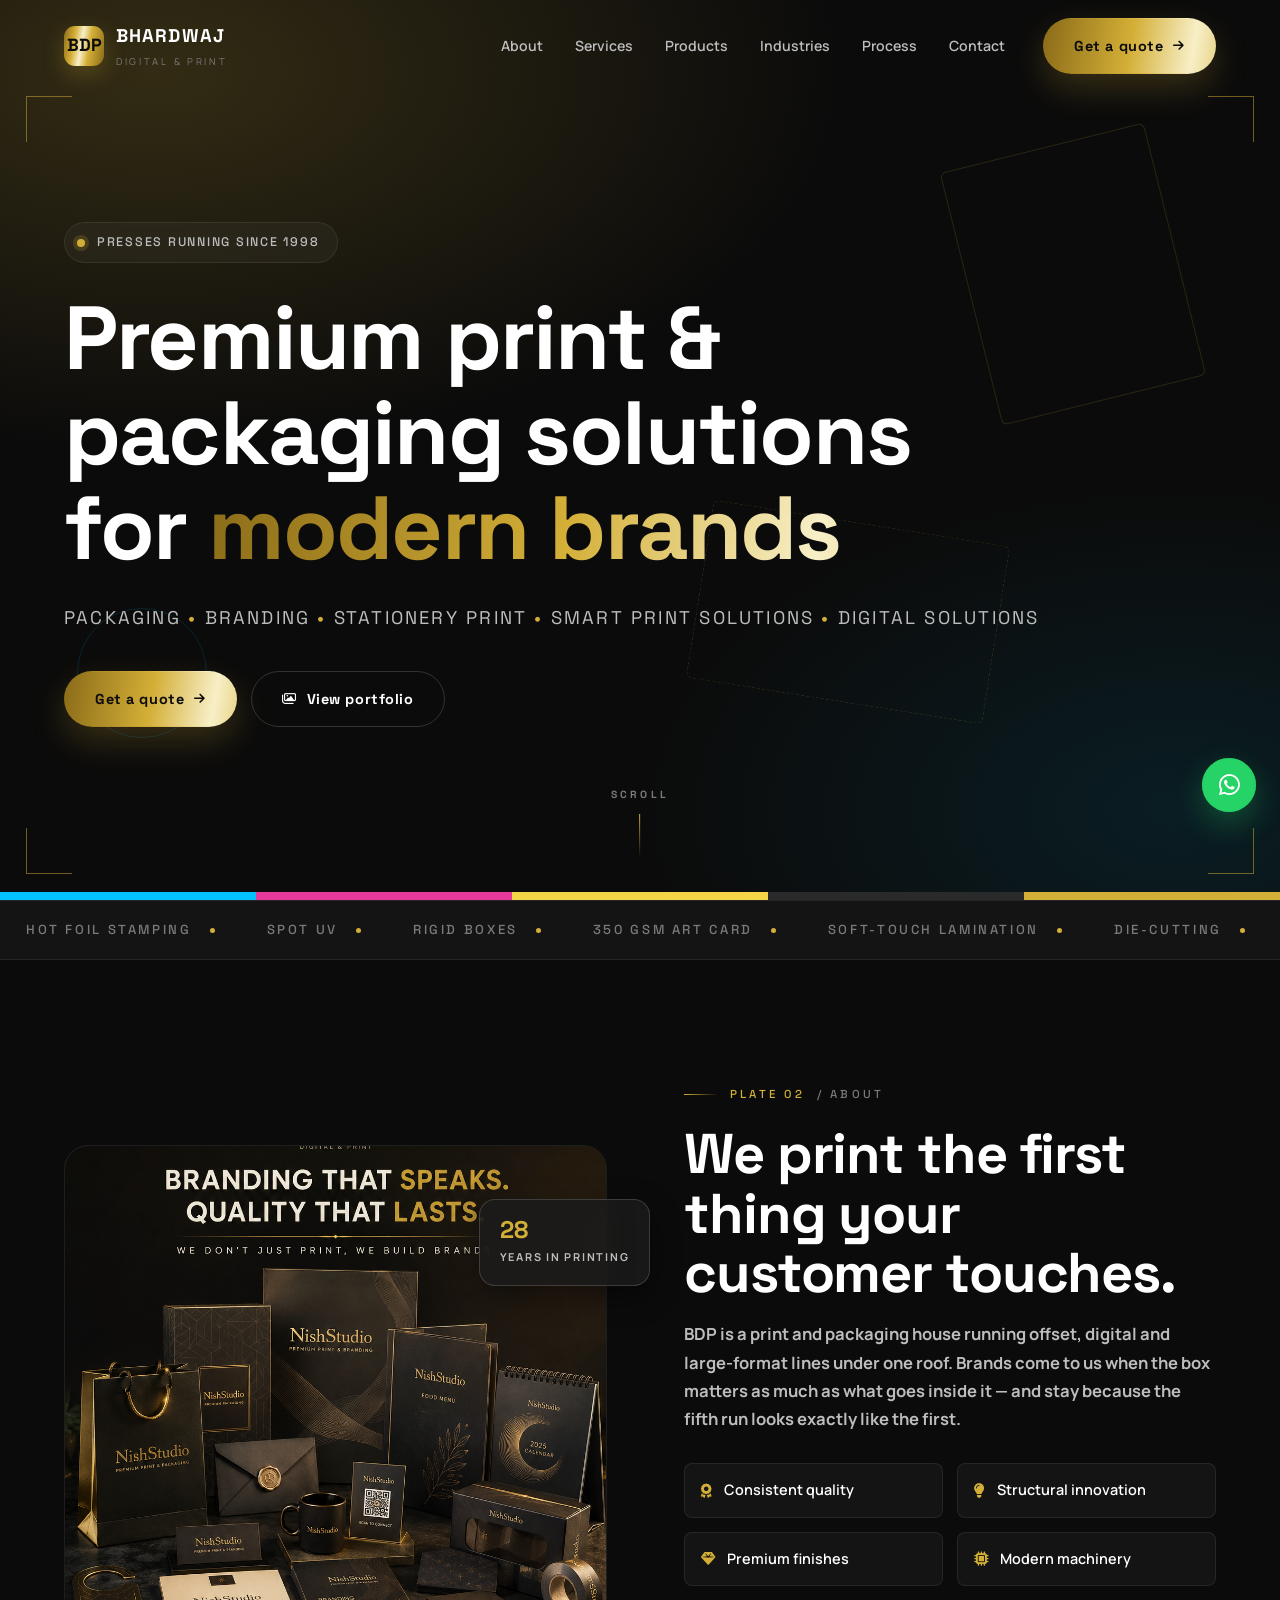
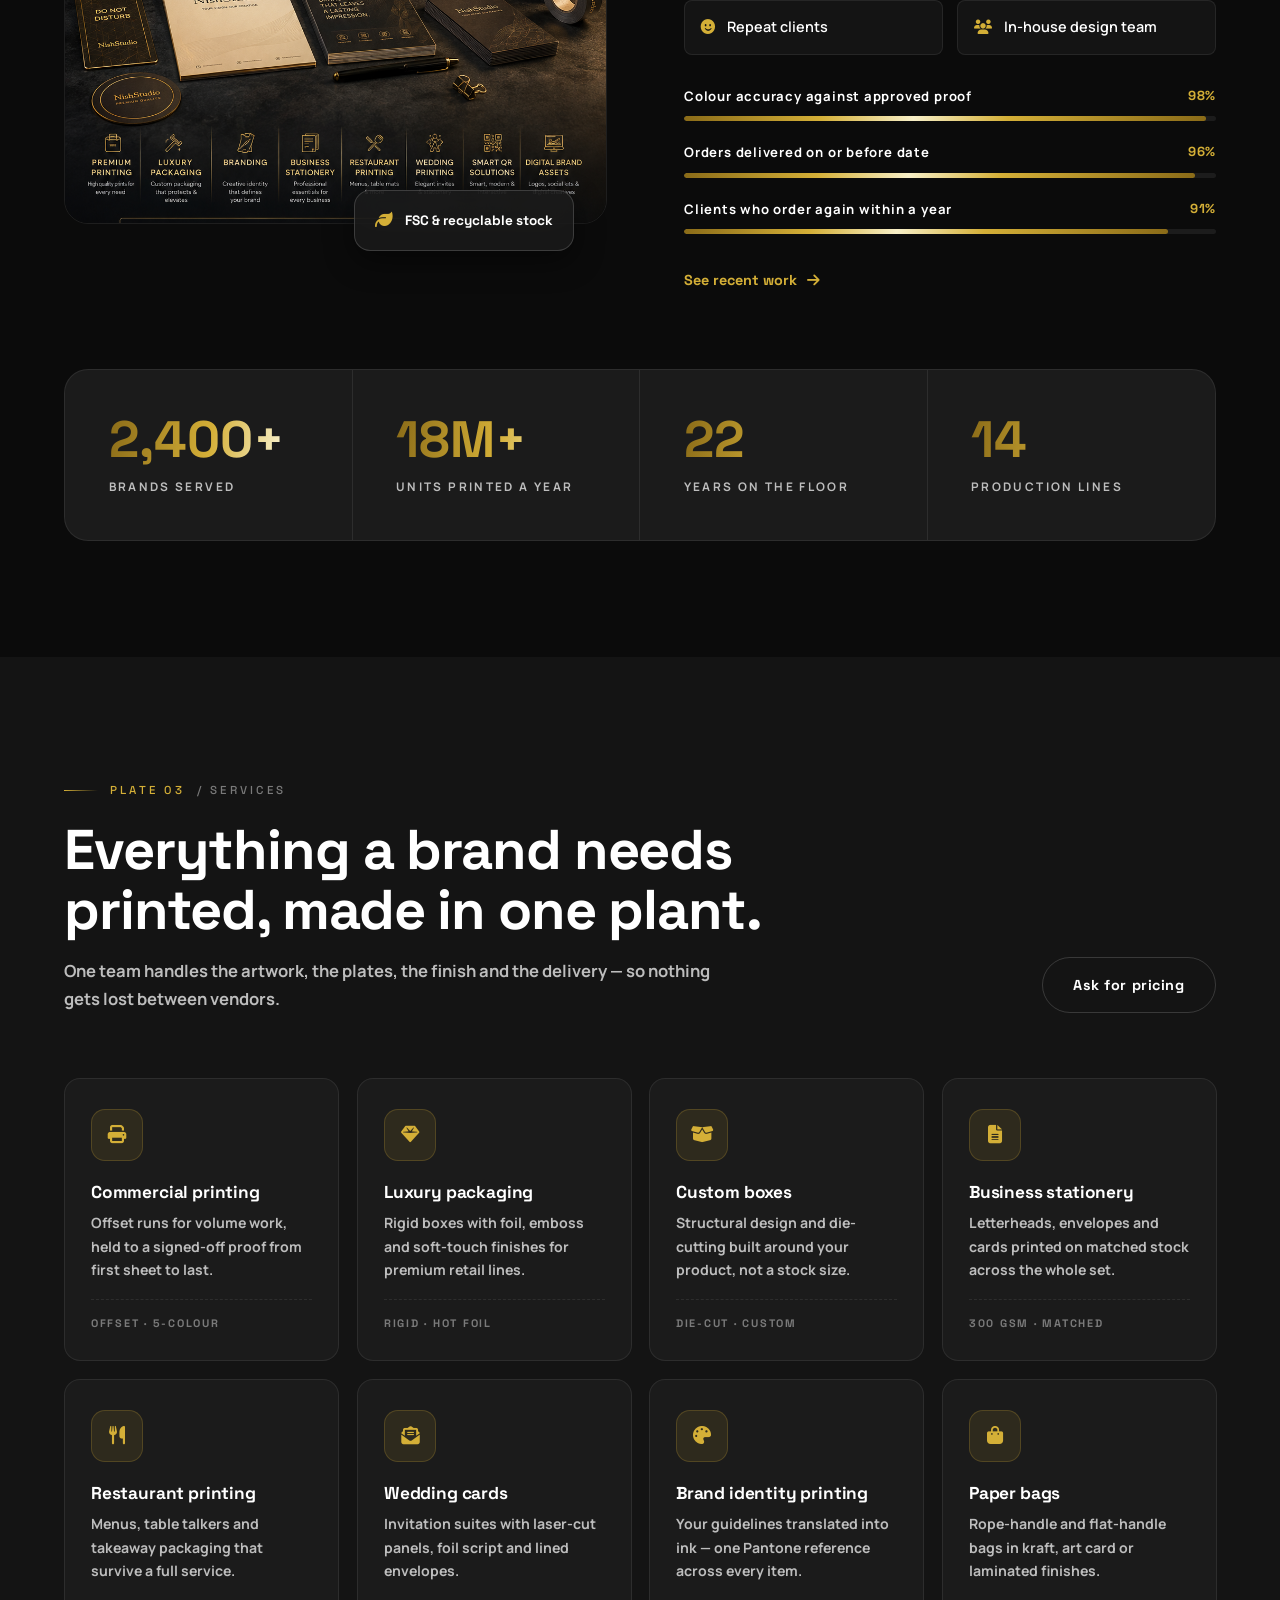
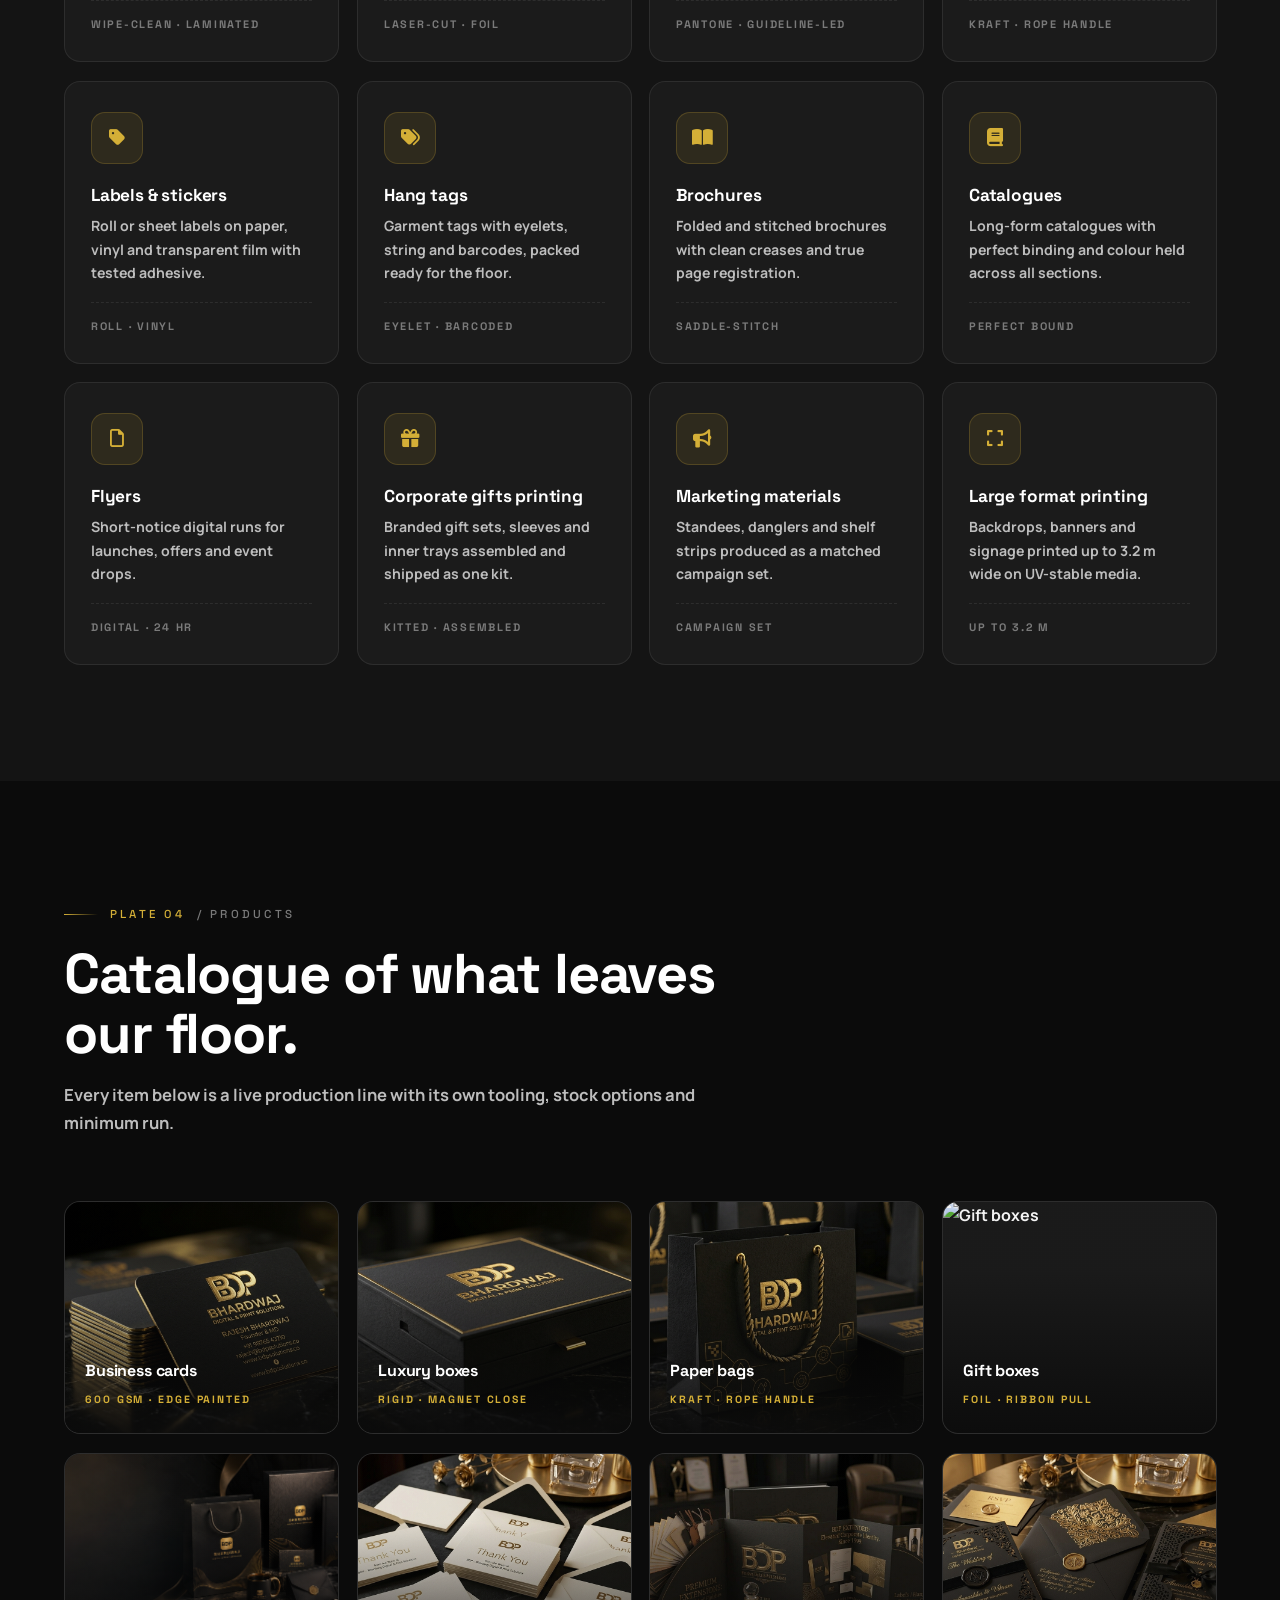
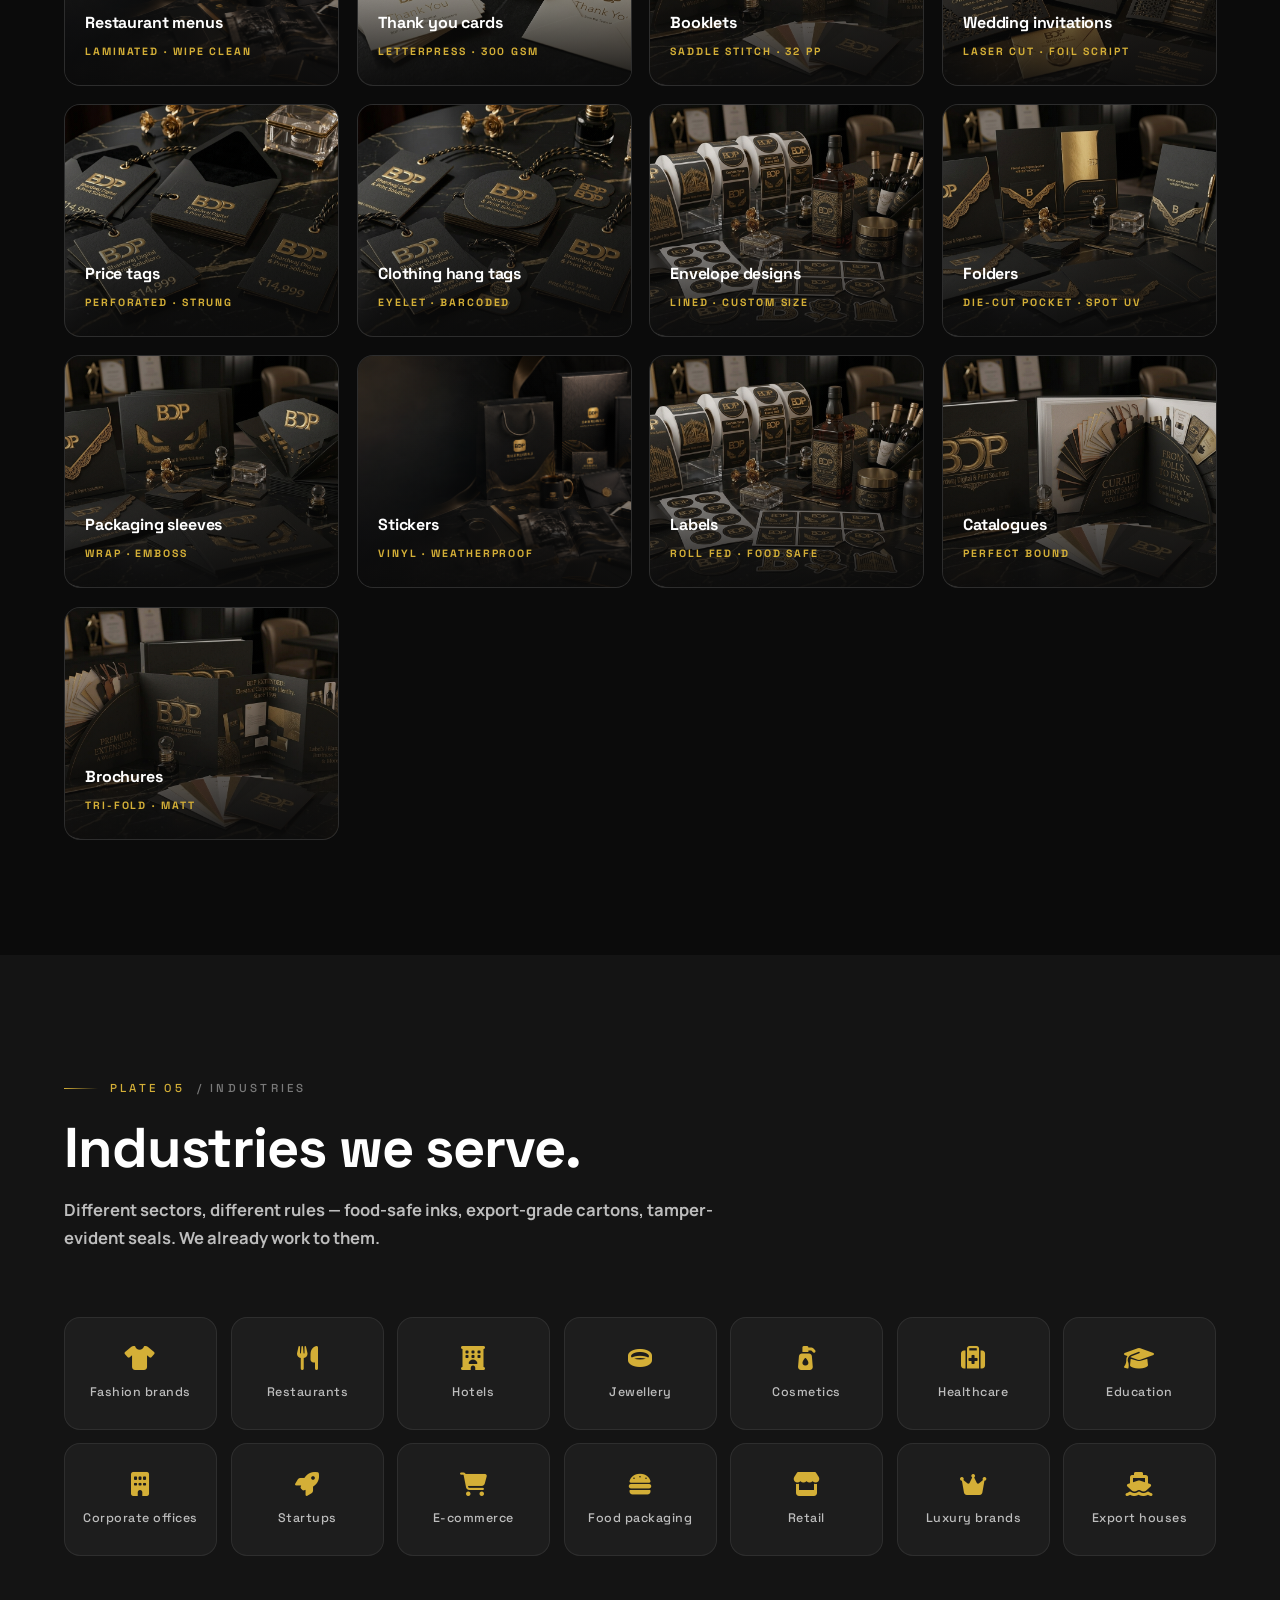
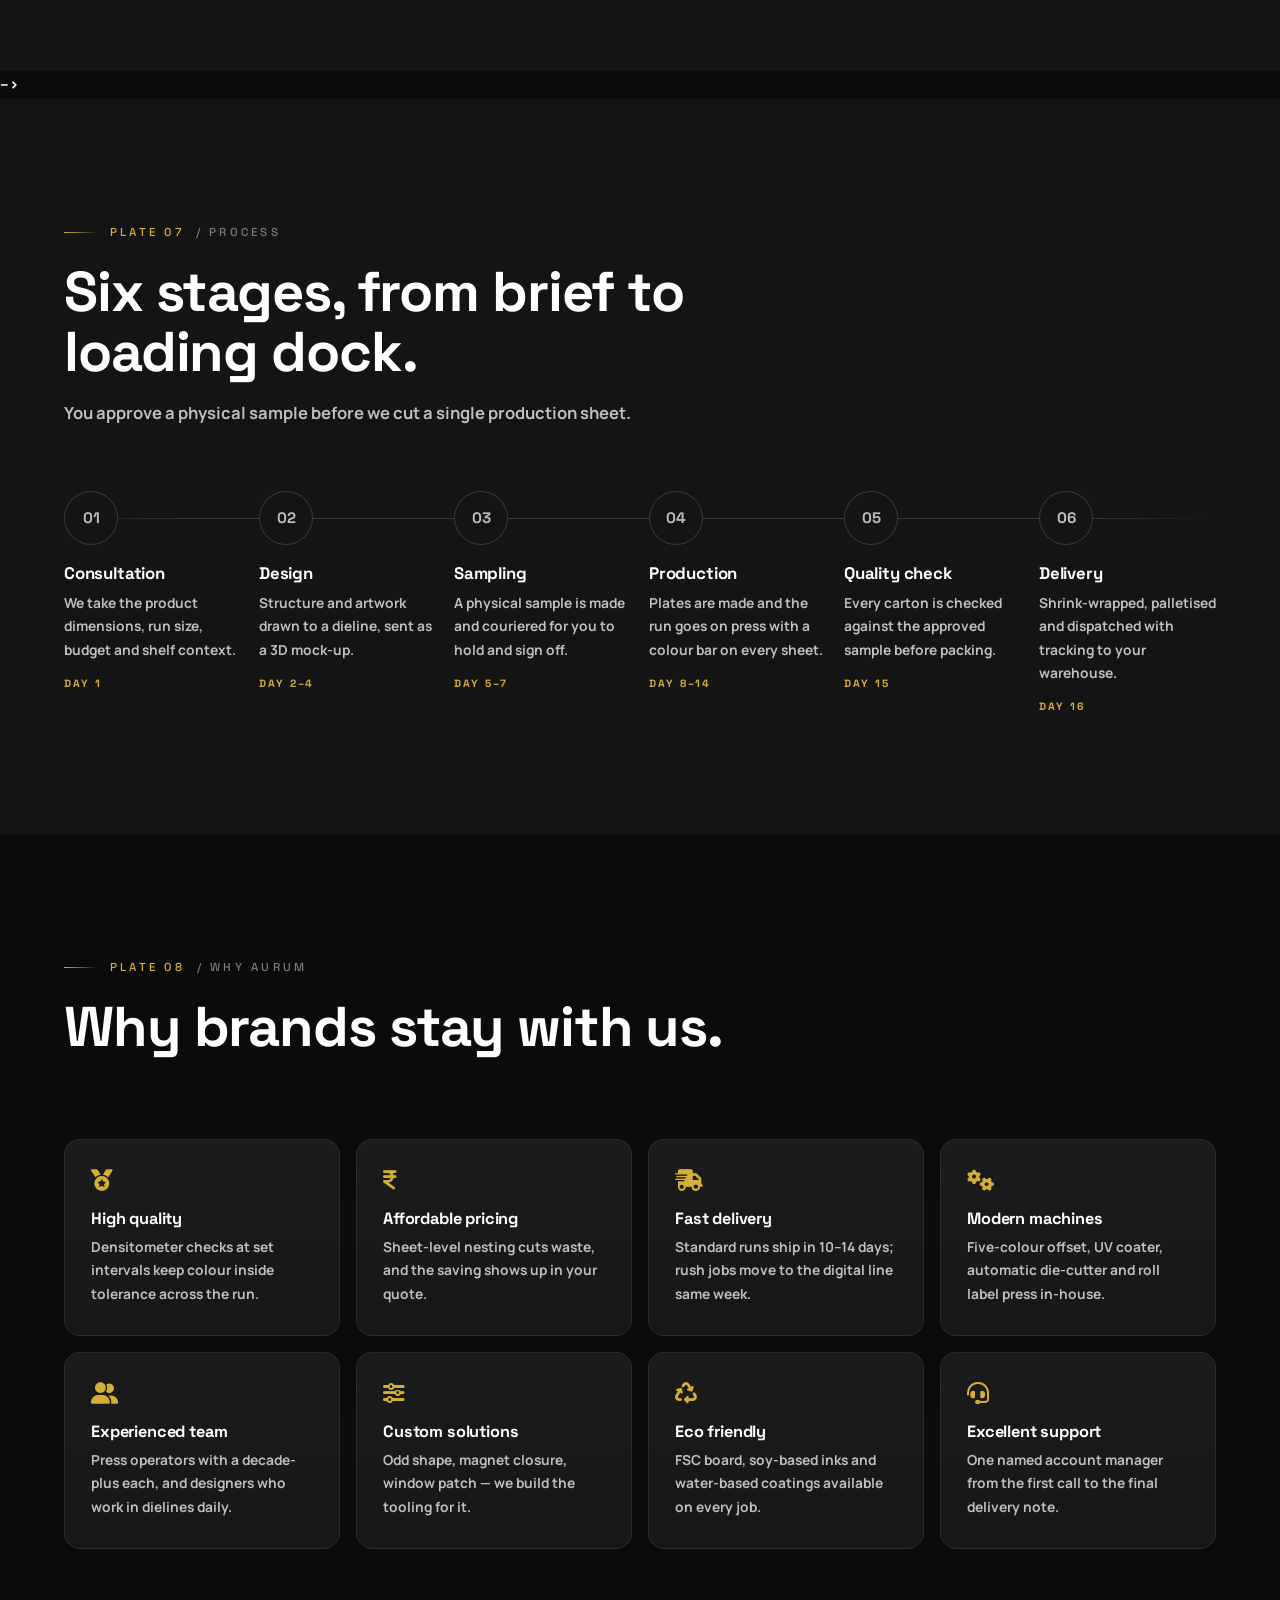
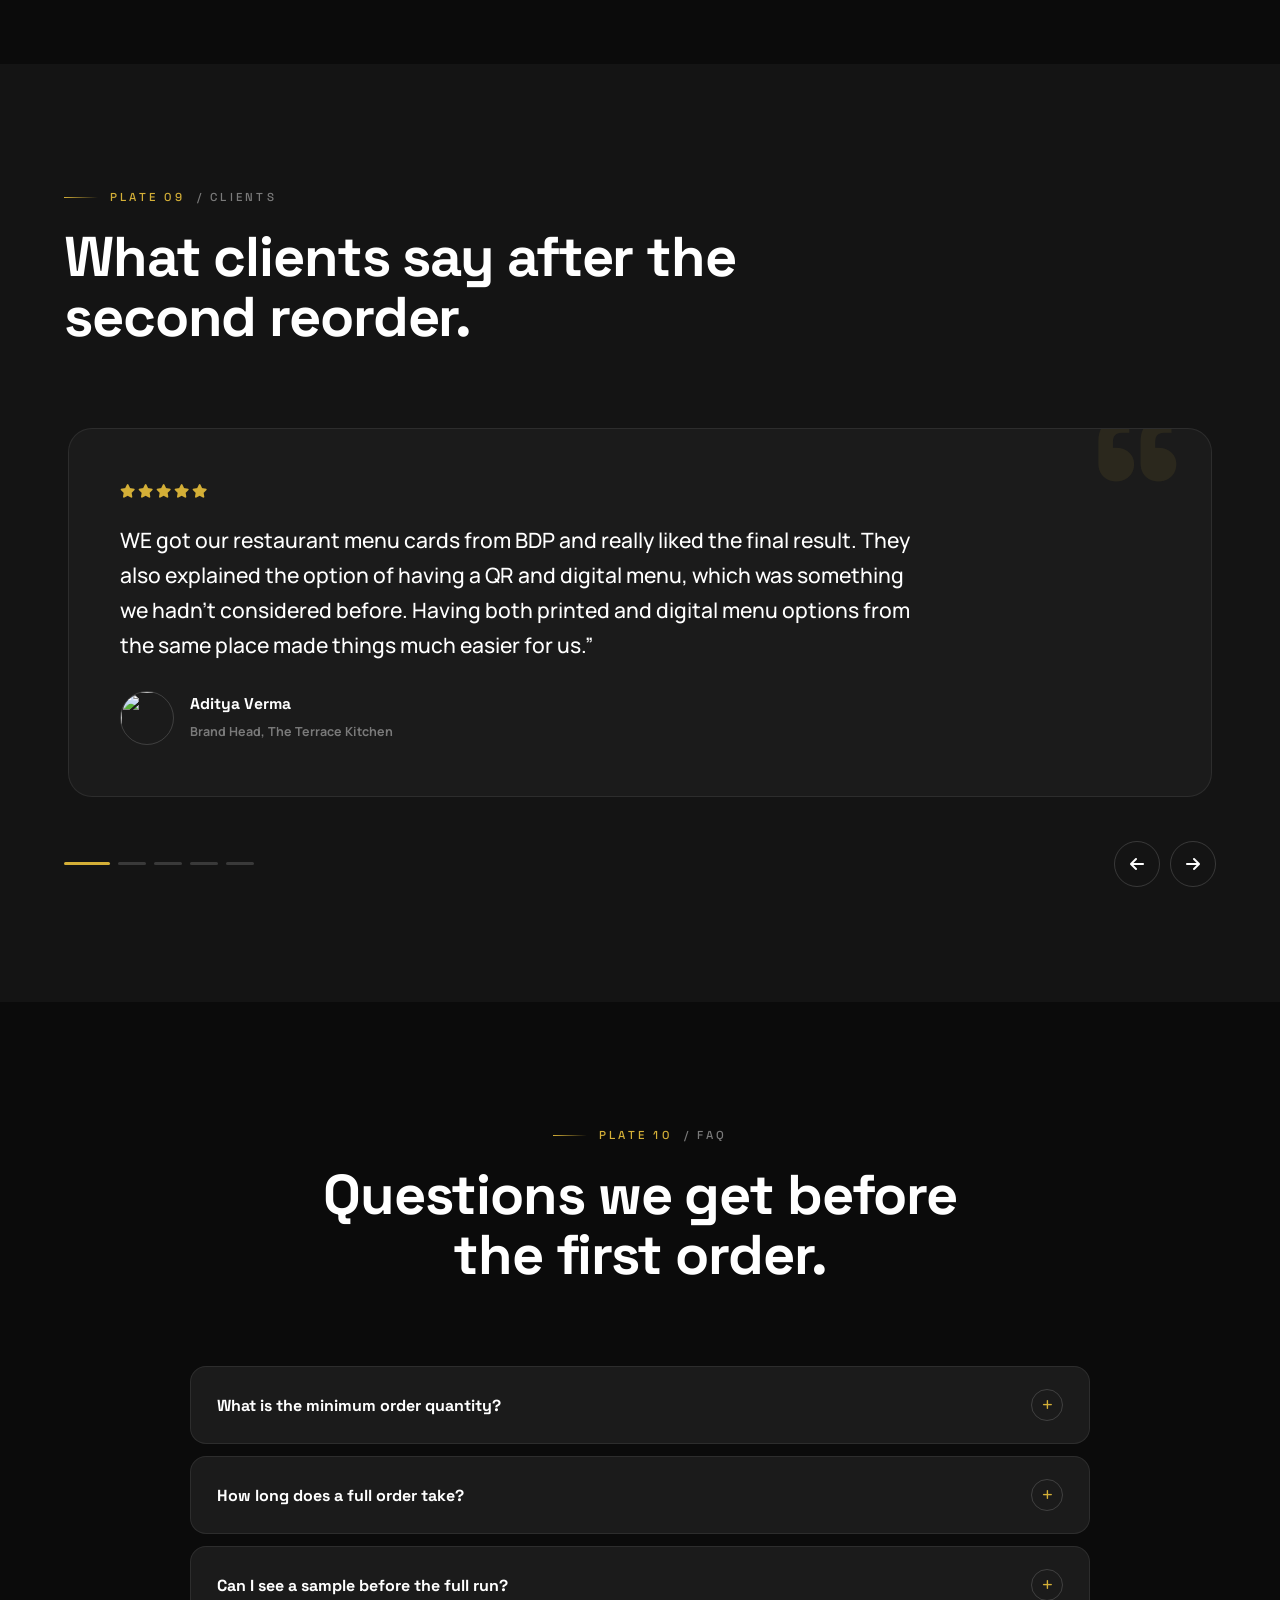
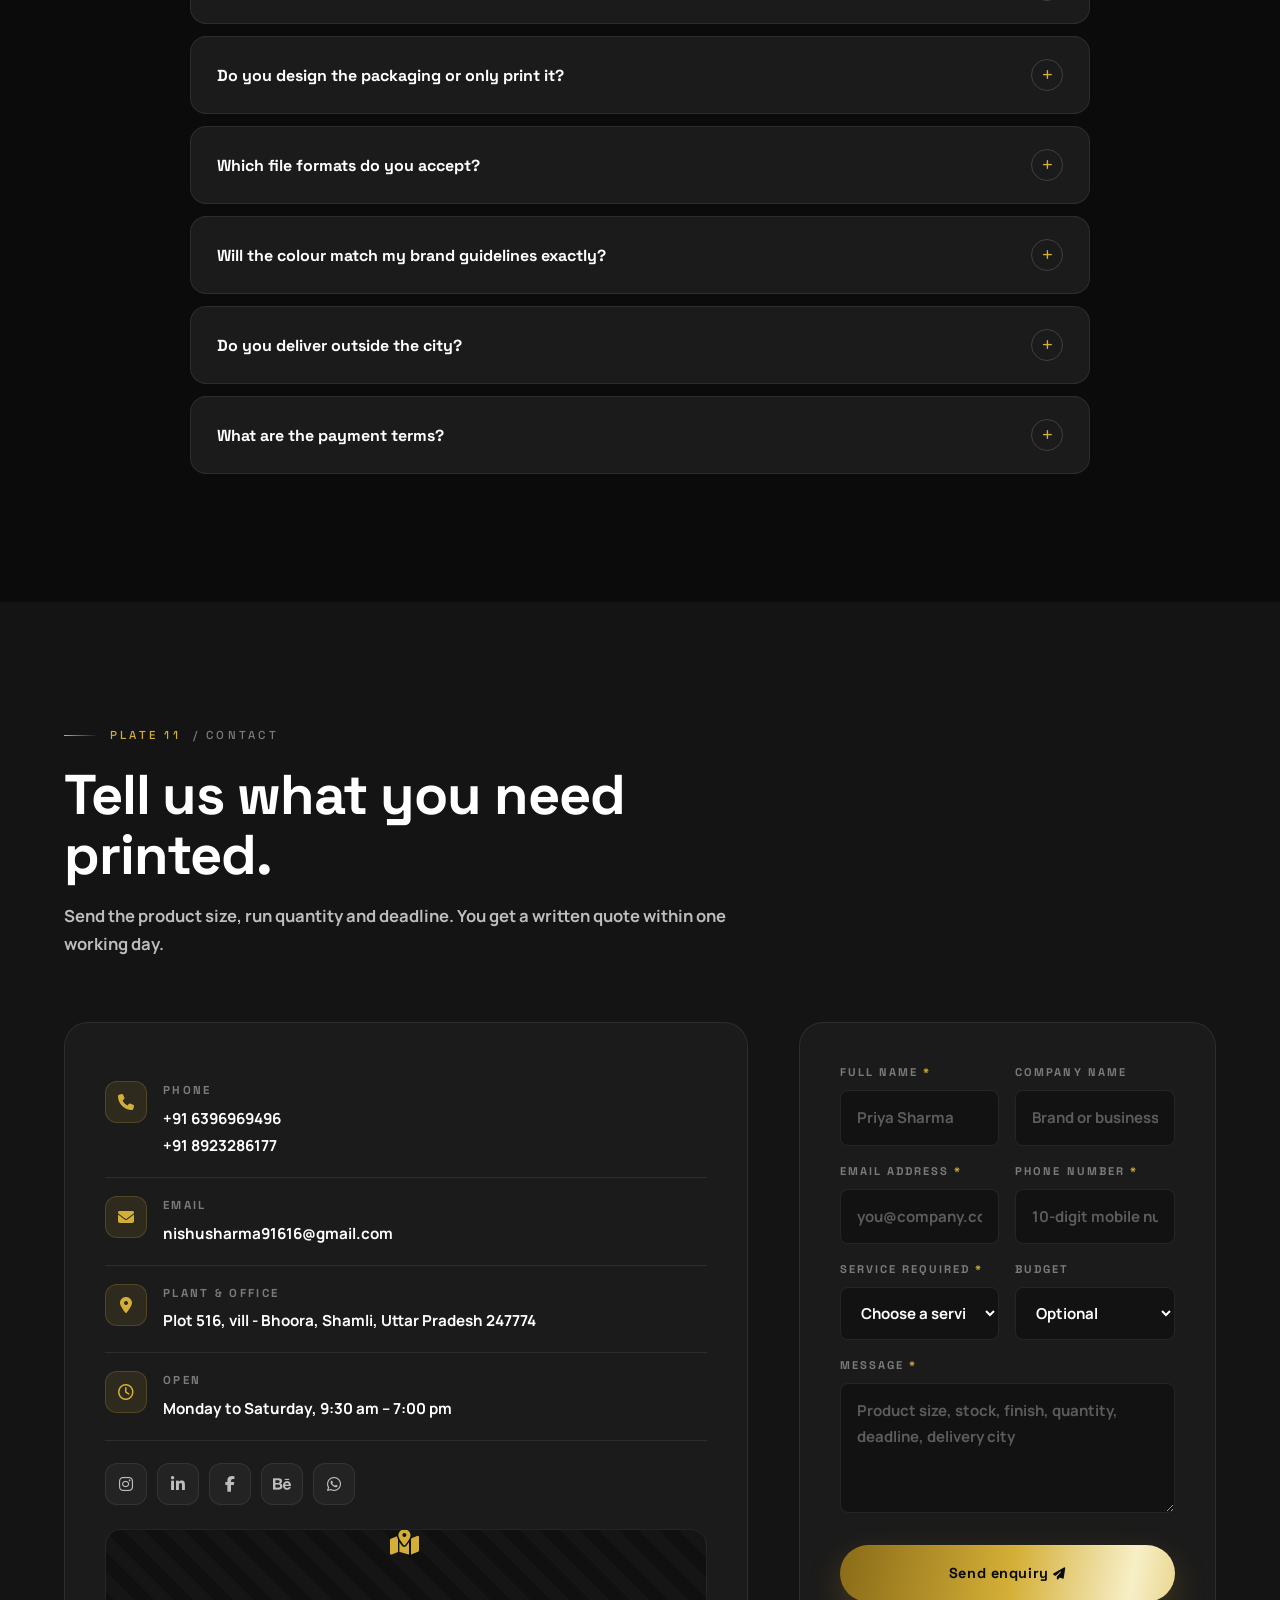
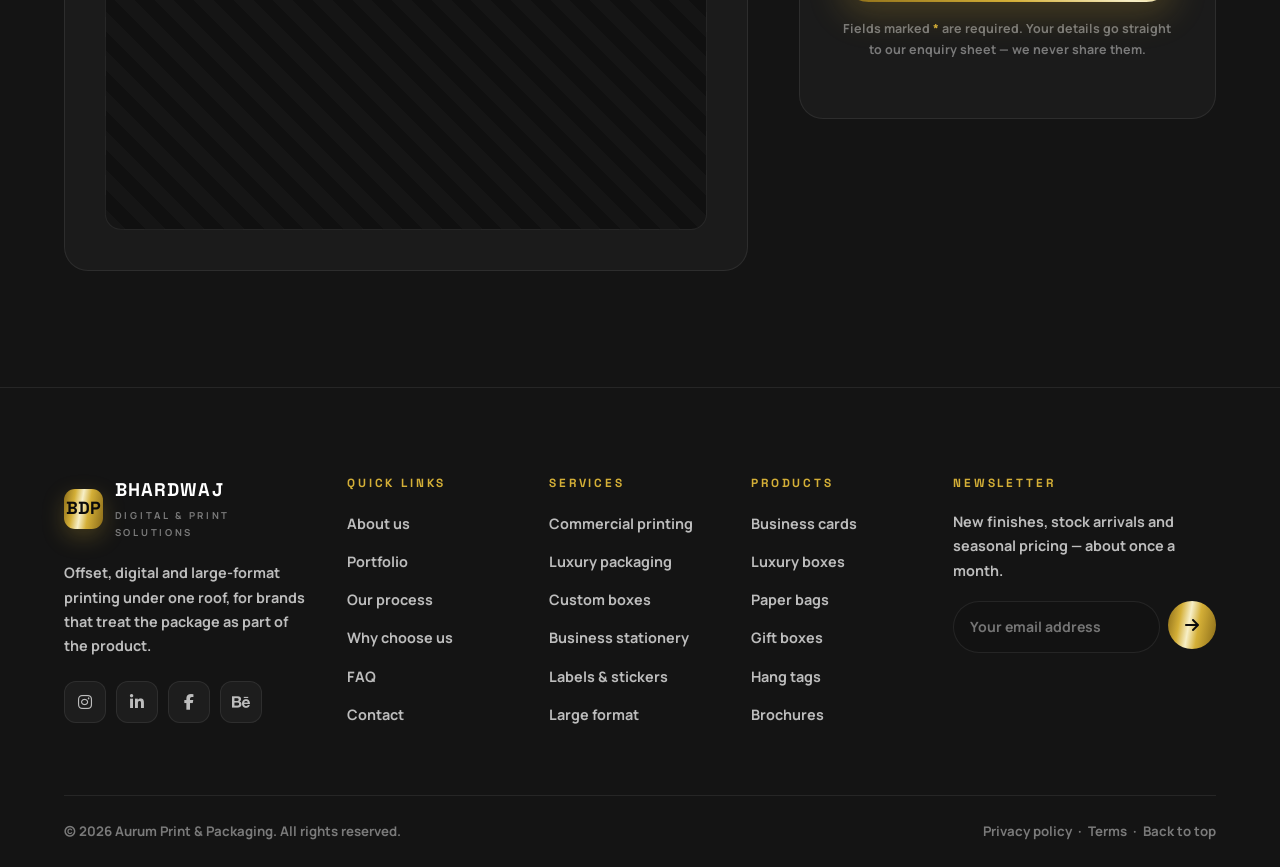
==== index.html @ 44099d02 "Add files via upload" ====
<!DOCTYPE html>
<html lang="en">
<head>
  <meta charset="UTF-8" />
  <meta name="viewport" content="width=device-width, initial-scale=1" />
  <meta name="theme-color" content="#0B0B0B" />

  <!-- SEO -->
  <title>BHARDWAJ - DIGITAL & PRINT SOLUTIONS  &amp; Packaging Solutions for Modern Brands</title>
  <meta name="description" content="Aurum is a print and packaging company producing luxury boxes, custom packaging, business stationery and brand collateral for fashion, food, jewellery and retail brands." />
  <meta name="keywords" content="printing company, luxury packaging, custom boxes, paper bags, business cards, offset printing, digital printing, brand identity printing" />
  <meta name="author" content="Aurum Print &amp; Packaging" />
  <link rel="canonical" href="https://example.com/" />

  <!-- Open Graph -->
  <meta property="og:type" content="website" />
  <meta property="og:title" content="BHARDWAJ - DIGITAL & PRINT SOLUTIONS &amp; Packaging Solutions" />
  <meta property="og:description" content="Packaging, branding, stationery and smart print solutions for modern brands." />
  <meta property="og:image" content="https://picsum.photos/seed/aurum-og/1200/630" />

  <!-- Google Fonts -->
  <link rel="preconnect" href="https://fonts.googleapis.com" />
  <link rel="preconnect" href="https://fonts.gstatic.com" crossorigin />
  <link href="https://fonts.googleapis.com/css2?family=Space+Grotesk:wght@400;500;700&family=Manrope:wght@400;500;600;800&display=swap" rel="stylesheet" />

  <!-- Bootstrap 5 (grid + utilities only) -->
  <link href="https://cdn.jsdelivr.net/npm/bootstrap@5.3.3/dist/css/bootstrap.min.css" rel="stylesheet" />

  <!-- Font Awesome -->
  <link href="https://cdnjs.cloudflare.com/ajax/libs/font-awesome/6.5.2/css/all.min.css" rel="stylesheet" />

  <!-- Site styles -->
  <link rel="stylesheet" href="style.css" />
</head>

<body>

  <!-- ===== PRELOADER ==================================================== -->
  <div class="preloader" id="preloader">
    <div class="press">
      <div class="press-spinner"></div>
      <div class="press-word">BHARDWAJ - DIGITAL & PRINT SOLUTIONS</div>
      <div class="press-bar"><span></span></div>
    </div>
  </div>

  <a class="skip-link" href="#main">Skip to content</a>

  <!-- ===== HEADER ======================================================= -->
  <header class="topbar" id="topbar">
    <div class="shell">
      <a href="#hero" class="brand" aria-label="Aurum home">
        <span class="brand-mark">BDP</span>
        <span>
          <span class="brand-name">BHARDWAJ</span>
          <span class="brand-sub">Digital &amp; Print</span>
        </span>
      </a>

      <nav aria-label="Main">
        <ul class="nav-list" id="navList">
          <li><a href="#about">About</a></li>
          <li><a href="#services">Services</a></li>
          <li><a href="#products">Products</a></li>
          <li><a href="#industries">Industries</a></li>
          <li><a href="#process">Process</a></li>
          <li><a href="#contact">Contact</a></li>
        </ul>
      </nav>

      <a href="#contact" class="btn-a nav-cta js-ripple">Get a quote <i class="fa-solid fa-arrow-right"></i></a>

      <button class="burger" id="burger" aria-label="Open menu" aria-expanded="false">
        <i class="fa-solid fa-bars"></i>
      </button>
    </div>
  </header>

  <!-- Mobile drawer -->
  <aside class="drawer" id="drawer" aria-label="Mobile menu">
    <div class="drawer-top">
      <span class="brand-name">MENU</span>
      <button class="drawer-close" id="drawerClose" aria-label="Close menu">
        <i class="fa-solid fa-xmark"></i>
      </button>
    </div>
    <nav>
      <a href="#about">About</a>
      <a href="#services">Services</a>
      <a href="#products">Products</a>
      <a href="#industries">Industries</a>
      <a href="#process">Process</a>
      <a href="#why">Why us</a>
      <a href="#faq">FAQ</a>
      <a href="#contact">Contact</a>
    </nav>
    <button class="btn-a js-ripple" data-open-quote>Request a quote</button>
  </aside>
  <div class="veil" id="veil"></div>

  <main id="main">

    <!-- ===== 1. HERO ==================================================== -->
    <section class="hero" id="hero">
      <!-- <img src="BDP_PRoduct_Pictures/Hero_Section_Landscape.png" alt="" srcset=""> -->
      <div class="hero-bg" aria-hidden="true"></div>
     <div class="hero-tint" aria-hidden="true"></div>

      <span class="shape shape--1" aria-hidden="true"></span>
      <span class="shape shape--2" aria-hidden="true"></span>
      <span class="shape shape--3" aria-hidden="true"></span>

      <span class="crop crop--tl" aria-hidden="true"></span>
      <span class="crop crop--tr" aria-hidden="true"></span>
      <span class="crop crop--bl" aria-hidden="true"></span>
      <span class="crop crop--br" aria-hidden="true"></span>

      <div class="shell hero-inner">
        <p class="hero-tag" data-reveal>
          <span class="dot-live"></span> Presses running since 1998
        </p>

        <h1 data-reveal>
          Premium print &amp; packaging solutions for
          <span class="foil">modern brands</span>
        </h1>

        <p class="hero-sub" data-reveal>
          Packaging <b>•</b> Branding <b>•</b> Stationery Print <b>•</b> Smart print solutions <b>•</b> Digital Solutions <b>
        </p>

        <div class="hero-actions" data-reveal>
          <button class="btn-a js-ripple" data-open-quote>
            Get a quote <i class="fa-solid fa-arrow-right"></i>
          </button>
          <a href="#portfolio" class="btn-b js-ripple">
            <i class="fa-regular fa-images"></i> View portfolio
          </a>
        </div>
      </div>

      <div class="scroll-hint" aria-hidden="true">Scroll</div>
      <div class="colorbar" aria-hidden="true">
        <span></span><span></span><span></span><span></span><span></span>
      </div>
    </section>

    <!-- ===== SPEC TICKER =============================================== -->
    <div class="ticker" aria-hidden="true">
      <div class="ticker-track" id="tickerTrack">
        <span>Hot foil stamping</span>
        <span>Spot UV</span>
        <span>Rigid boxes</span>
        <span>350 GSM art card</span>
        <span>Soft-touch lamination</span>
        <span>Die-cutting</span>
        <span>Pantone matched</span>
        <span>Emboss &amp; deboss</span>
        <span>Offset + digital</span>
        <span>FSC certified board</span>
      </div>
    </div>

    <!-- ===== 2. ABOUT =================================================== -->
    <section class="band" id="about">
      <div class="shell">
        <div class="about-grid">

          <div class="about-visual" data-reveal="left">
            <div class="about-photo">
              <!-- Replace with your own factory / press photo -->
              <img src="BDP_PRoduct_Pictures/about_section_potrait.png" alt="Operator checking a printed sheet on the press floor" loading="lazy" width="900" height="1120" />
            </div>
            <div class="float-card float-card--a">
              <b>28</b>
              <small>Years in printing</small>
            </div>
            <!-- <div class="float-card float-card--b">
              <b>ISO 9001</b>
              <small>Certified plant</small>
            </div> -->
            <div class="float-card float-card--c">
              <i class="fa-solid fa-leaf"></i>
              <span>FSC &amp; recyclable stock</span>
            </div>
          </div>

          <div data-reveal="right">
            <p class="plate">Plate 02 <span>/ About</span></p>
            <h2>We print the first thing your customer touches.</h2>
            <p class="lede">
             BDP is a print and packaging house running offset, digital and large-format
              lines under one roof. Brands come to us when the box matters as much as what
              goes inside it — and stay because the fifth run looks exactly like the first.
            </p>

            <div class="pillars">
              <div class="pillar"><i class="fa-solid fa-award"></i> Consistent quality</div>
              <div class="pillar"><i class="fa-solid fa-lightbulb"></i> Structural innovation</div>
              <div class="pillar"><i class="fa-solid fa-gem"></i> Premium finishes</div>
              <div class="pillar"><i class="fa-solid fa-microchip"></i> Modern machinery</div>
              <div class="pillar"><i class="fa-solid fa-face-smile"></i> Repeat clients</div>
              <div class="pillar"><i class="fa-solid fa-users"></i> In-house design team</div>
            </div>

            <div class="meters" id="meters">
              <div>
                <div class="meter-top"><span>Colour accuracy against approved proof</span><b>98%</b></div>
                <div class="meter-rail"><div class="meter-fill" data-meter="98"></div></div>
              </div>
              <div>
                <div class="meter-top"><span>Orders delivered on or before date</span><b>96%</b></div>
                <div class="meter-rail"><div class="meter-fill" data-meter="96"></div></div>
              </div>
              <div>
                <div class="meter-top"><span>Clients who order again within a year</span><b>91%</b></div>
                <div class="meter-rail"><div class="meter-fill" data-meter="91"></div></div>
              </div>
            </div>

            <a href="#portfolio" class="link-more">See recent work <i class="fa-solid fa-arrow-right"></i></a>
          </div>

        </div>

        <!-- Counters -->
        <div class="stats" style="margin-top: clamp(48px, 6vw, 90px)" data-reveal>
          <div class="stat"><b class="js-count" data-to="2400" data-suffix="+">0</b><small>Brands served</small></div>
          <div class="stat"><b class="js-count" data-to="18" data-suffix="M+">0</b><small>Units printed a year</small></div>
          <div class="stat"><b class="js-count" data-to="22" data-suffix="">0</b><small>Years on the floor</small></div>
          <div class="stat"><b class="js-count" data-to="14" data-suffix="">0</b><small>Production lines</small></div>
        </div>
      </div>
    </section>

    <!-- ===== 3. SERVICES ================================================ -->
    <section class="band band--alt" id="services">
      <div class="shell">
        <div class="head-row">
          <div class="head-copy" data-reveal>
            <p class="plate">Plate 03 <span>/ Services</span></p>
            <h2>Everything a brand needs printed, made in one plant.</h2>
            <p class="lede">One team handles the artwork, the plates, the finish and the delivery — so nothing gets lost between vendors.</p>
          </div>
          <button class="btn-b js-ripple" data-open-quote data-reveal>Ask for pricing</button>
        </div>

        <div class="svc-grid">
          <article class="svc" data-reveal>
            <div class="svc-ico"><i class="fa-solid fa-print"></i></div>
            <h3>Commercial printing</h3>
            <p>Offset runs for volume work, held to a signed-off proof from first sheet to last.</p>
            <div class="svc-spec">Offset · 5-colour</div>
          </article>

          <article class="svc" data-reveal>
            <div class="svc-ico"><i class="fa-solid fa-gem"></i></div>
            <h3>Luxury packaging</h3>
            <p>Rigid boxes with foil, emboss and soft-touch finishes for premium retail lines.</p>
            <div class="svc-spec">Rigid · Hot foil</div>
          </article>

          <article class="svc" data-reveal>
            <div class="svc-ico"><i class="fa-solid fa-box-open"></i></div>
            <h3>Custom boxes</h3>
            <p>Structural design and die-cutting built around your product, not a stock size.</p>
            <div class="svc-spec">Die-cut · Custom</div>
          </article>

          <article class="svc" data-reveal>
            <div class="svc-ico"><i class="fa-solid fa-file-lines"></i></div>
            <h3>Business stationery</h3>
            <p>Letterheads, envelopes and cards printed on matched stock across the whole set.</p>
            <div class="svc-spec">300 GSM · Matched</div>
          </article>

          <article class="svc" data-reveal>
            <div class="svc-ico"><i class="fa-solid fa-utensils"></i></div>
            <h3>Restaurant printing</h3>
            <p>Menus, table talkers and takeaway packaging that survive a full service.</p>
            <div class="svc-spec">Wipe-clean · Laminated</div>
          </article>

          <article class="svc" data-reveal>
            <div class="svc-ico"><i class="fa-solid fa-envelope-open-text"></i></div>
            <h3>Wedding cards</h3>
            <p>Invitation suites with laser-cut panels, foil script and lined envelopes.</p>
            <div class="svc-spec">Laser-cut · Foil</div>
          </article>

          <article class="svc" data-reveal>
            <div class="svc-ico"><i class="fa-solid fa-palette"></i></div>
            <h3>Brand identity printing</h3>
            <p>Your guidelines translated into ink — one Pantone reference across every item.</p>
            <div class="svc-spec">Pantone · Guideline-led</div>
          </article>

          <article class="svc" data-reveal>
            <div class="svc-ico"><i class="fa-solid fa-bag-shopping"></i></div>
            <h3>Paper bags</h3>
            <p>Rope-handle and flat-handle bags in kraft, art card or laminated finishes.</p>
            <div class="svc-spec">Kraft · Rope handle</div>
          </article>

          <article class="svc" data-reveal>
            <div class="svc-ico"><i class="fa-solid fa-tag"></i></div>
            <h3>Labels &amp; stickers</h3>
            <p>Roll or sheet labels on paper, vinyl and transparent film with tested adhesive.</p>
            <div class="svc-spec">Roll · Vinyl</div>
          </article>

          <article class="svc" data-reveal>
            <div class="svc-ico"><i class="fa-solid fa-tags"></i></div>
            <h3>Hang tags</h3>
            <p>Garment tags with eyelets, string and barcodes, packed ready for the floor.</p>
            <div class="svc-spec">Eyelet · Barcoded</div>
          </article>

          <article class="svc" data-reveal>
            <div class="svc-ico"><i class="fa-solid fa-book-open"></i></div>
            <h3>Brochures</h3>
            <p>Folded and stitched brochures with clean creases and true page registration.</p>
            <div class="svc-spec">Saddle-stitch</div>
          </article>

          <article class="svc" data-reveal>
            <div class="svc-ico"><i class="fa-solid fa-book"></i></div>
            <h3>Catalogues</h3>
            <p>Long-form catalogues with perfect binding and colour held across all sections.</p>
            <div class="svc-spec">Perfect bound</div>
          </article>

          <article class="svc" data-reveal>
            <div class="svc-ico"><i class="fa-regular fa-file"></i></div>
            <h3>Flyers</h3>
            <p>Short-notice digital runs for launches, offers and event drops.</p>
            <div class="svc-spec">Digital · 24 hr</div>
          </article>

          <article class="svc" data-reveal>
            <div class="svc-ico"><i class="fa-solid fa-gift"></i></div>
            <h3>Corporate gifts printing</h3>
            <p>Branded gift sets, sleeves and inner trays assembled and shipped as one kit.</p>
            <div class="svc-spec">Kitted · Assembled</div>
          </article>

          <article class="svc" data-reveal>
            <div class="svc-ico"><i class="fa-solid fa-bullhorn"></i></div>
            <h3>Marketing materials</h3>
            <p>Standees, danglers and shelf strips produced as a matched campaign set.</p>
            <div class="svc-spec">Campaign set</div>
          </article>

          <article class="svc" data-reveal>
            <div class="svc-ico"><i class="fa-solid fa-expand"></i></div>
            <h3>Large format printing</h3>
            <p>Backdrops, banners and signage printed up to 3.2 m wide on UV-stable media.</p>
            <div class="svc-spec">Up to 3.2 m</div>
          </article>
        </div>
      </div>
    </section>

    <!-- ===== 4. PRODUCTS ================================================ -->
    <section class="band" id="products">
      <div class="shell">
        <div class="head-row">
          <div class="head-copy" data-reveal>
            <p class="plate">Plate 04 <span>/ Products</span></p>
            <h2>Catalogue of what leaves our floor.</h2>
            <p class="lede">Every item below is a live production line with its own tooling, stock options and minimum run.</p>
          </div>
        </div>

        <div class="prod-grid" id="prodGrid">
          <!-- Product cards are rendered by script.js so the list stays easy to edit -->
        </div>
      </div>
    </section>

    <!-- ===== 5. INDUSTRIES ============================================== -->
    <section class="band band--alt" id="industries">
      <div class="shell">
        <div class="head-row">
          <div class="head-copy" data-reveal>
            <p class="plate">Plate 05 <span>/ Industries</span></p>
            <h2>Industries we serve.</h2>
            <p class="lede">Different sectors, different rules — food-safe inks, export-grade cartons, tamper-evident seals. We already work to them.</p>
          </div>
        </div>

        <div class="ind-grid">
          <div class="ind" data-reveal><i class="fa-solid fa-shirt"></i><span>Fashion brands</span></div>
          <div class="ind" data-reveal><i class="fa-solid fa-utensils"></i><span>Restaurants</span></div>
          <div class="ind" data-reveal><i class="fa-solid fa-hotel"></i><span>Hotels</span></div>
          <div class="ind" data-reveal><i class="fa-solid fa-ring"></i><span>Jewellery</span></div>
          <div class="ind" data-reveal><i class="fa-solid fa-pump-soap"></i><span>Cosmetics</span></div>
          <div class="ind" data-reveal><i class="fa-solid fa-suitcase-medical"></i><span>Healthcare</span></div>
          <div class="ind" data-reveal><i class="fa-solid fa-graduation-cap"></i><span>Education</span></div>
          <div class="ind" data-reveal><i class="fa-solid fa-building"></i><span>Corporate offices</span></div>
          <div class="ind" data-reveal><i class="fa-solid fa-rocket"></i><span>Startups</span></div>
          <div class="ind" data-reveal><i class="fa-solid fa-cart-shopping"></i><span>E-commerce</span></div>
          <div class="ind" data-reveal><i class="fa-solid fa-burger"></i><span>Food packaging</span></div>
          <div class="ind" data-reveal><i class="fa-solid fa-store"></i><span>Retail</span></div>
          <div class="ind" data-reveal><i class="fa-solid fa-crown"></i><span>Luxury brands</span></div>
          <div class="ind" data-reveal><i class="fa-solid fa-ship"></i><span>Export houses</span></div>
        </div>
      </div>
    </section>

    <!-- ===== 6. PORTFOLIO =============================================== -->
   <!-- <section class="band" id="portfolio">
      <div class="shell">
        <div class="head-row">
          <div class="head-copy" data-reveal>
            <p class="plate">Plate 06 <span>/ Portfolio</span></p>
            <h2>Recent runs.</h2>
            <p class="lede">A sample of jobs from the last few quarters. Tap any sheet to open it.</p>
          </div>
        </div>

        <div class="filters" id="filters" data-reveal>
          <button class="chip on" data-filter="all">All work</button>
          <button class="chip" data-filter="packaging">Packaging</button>
          <button class="chip" data-filter="cards">Business cards</button>
          <button class="chip" data-filter="boxes">Luxury boxes</button>
          <button class="chip" data-filter="restaurant">Restaurant printing</button>
          <button class="chip" data-filter="branding">Branding</button>
          <button class="chip" data-filter="stationery">Stationery</button>
        </div>

        <div class="masonry" id="masonry">
          <!-- Portfolio tiles are rendered by script.js -->
        </div>
      </div>
    </section>-->

    <!-- ===== 7. PROCESS ================================================= -->
    <section class="band band--alt" id="process">
      <div class="shell">
        <div class="head-row">
          <div class="head-copy" data-reveal>
            <p class="plate">Plate 07 <span>/ Process</span></p>
            <h2>Six stages, from brief to loading dock.</h2>
            <p class="lede">You approve a physical sample before we cut a single production sheet.</p>
          </div>
        </div>

        <div class="timeline">
          <article class="step" data-reveal>
            <div class="step-no">01</div>
            <h3>Consultation</h3>
            <p>We take the product dimensions, run size, budget and shelf context.</p>
            <span class="step-when">Day 1</span>
          </article>
          <article class="step" data-reveal>
            <div class="step-no">02</div>
            <h3>Design</h3>
            <p>Structure and artwork drawn to a dieline, sent as a 3D mock-up.</p>
            <span class="step-when">Day 2–4</span>
          </article>
          <article class="step" data-reveal>
            <div class="step-no">03</div>
            <h3>Sampling</h3>
            <p>A physical sample is made and couriered for you to hold and sign off.</p>
            <span class="step-when">Day 5–7</span>
          </article>
          <article class="step" data-reveal>
            <div class="step-no">04</div>
            <h3>Production</h3>
            <p>Plates are made and the run goes on press with a colour bar on every sheet.</p>
            <span class="step-when">Day 8–14</span>
          </article>
          <article class="step" data-reveal>
            <div class="step-no">05</div>
            <h3>Quality check</h3>
            <p>Every carton is checked against the approved sample before packing.</p>
            <span class="step-when">Day 15</span>
          </article>
          <article class="step" data-reveal>
            <div class="step-no">06</div>
            <h3>Delivery</h3>
            <p>Shrink-wrapped, palletised and dispatched with tracking to your warehouse.</p>
            <span class="step-when">Day 16</span>
          </article>
        </div>
      </div>
    </section>

    <!-- ===== 8. WHY CHOOSE US =========================================== -->
    <section class="band" id="why">
      <div class="shell">
        <div class="head-row">
          <div class="head-copy" data-reveal>
            <p class="plate">Plate 08 <span>/ Why Aurum</span></p>
            <h2>Why brands stay with us.</h2>
          </div>
        </div>

        <div class="why-grid">
          <article class="why" data-reveal>
            <i class="fa-solid fa-medal"></i>
            <h3>High quality</h3>
            <p>Densitometer checks at set intervals keep colour inside tolerance across the run.</p>
          </article>
          <article class="why" data-reveal>
            <i class="fa-solid fa-indian-rupee-sign"></i>
            <h3>Affordable pricing</h3>
            <p>Sheet-level nesting cuts waste, and the saving shows up in your quote.</p>
          </article>
          <article class="why" data-reveal>
            <i class="fa-solid fa-truck-fast"></i>
            <h3>Fast delivery</h3>
            <p>Standard runs ship in 10–14 days; rush jobs move to the digital line same week.</p>
          </article>
          <article class="why" data-reveal>
            <i class="fa-solid fa-gears"></i>
            <h3>Modern machines</h3>
            <p>Five-colour offset, UV coater, automatic die-cutter and roll label press in-house.</p>
          </article>
          <article class="why" data-reveal>
            <i class="fa-solid fa-user-group"></i>
            <h3>Experienced team</h3>
            <p>Press operators with a decade-plus each, and designers who work in dielines daily.</p>
          </article>
          <article class="why" data-reveal>
            <i class="fa-solid fa-sliders"></i>
            <h3>Custom solutions</h3>
            <p>Odd shape, magnet closure, window patch — we build the tooling for it.</p>
          </article>
          <article class="why" data-reveal>
            <i class="fa-solid fa-recycle"></i>
            <h3>Eco friendly</h3>
            <p>FSC board, soy-based inks and water-based coatings available on every job.</p>
          </article>
          <article class="why" data-reveal>
            <i class="fa-solid fa-headset"></i>
            <h3>Excellent support</h3>
            <p>One named account manager from the first call to the final delivery note.</p>
          </article>
        </div>
      </div>
    </section>

    <!-- ===== 9. TESTIMONIALS ============================================ -->
    <section class="band band--alt" id="testimonials">
      <div class="shell">
        <div class="head-row">
          <div class="head-copy" data-reveal>
            <p class="plate">Plate 09 <span>/ Clients</span></p>
            <h2>What clients say after the second reorder.</h2>
          </div>
        </div>

        <div class="slider" id="slider" data-reveal>
          <div class="slider-window">
            <div class="slider-track" id="sliderTrack">

              <div class="slide">
                <blockquote class="quote">
                  <div class="stars" aria-label="5 out of 5">
                    <i class="fa-solid fa-star"></i><i class="fa-solid fa-star"></i><i class="fa-solid fa-star"></i><i class="fa-solid fa-star"></i><i class="fa-solid fa-star"></i>
                  </div>
                  <p>WE got our restaurant menu cards from BDP and really liked the final result. 
                    They also explained the option of having a QR and digital menu, which was something we hadn't considered 
                    before. Having both printed and digital menu options from the same place made things much easier for us.”</p>
                  <div class="who">
                    <img src="https://picsum.photos/seed/client-one/120/120" alt="" loading="lazy" width="120" height="120" />
                    <div><b>Aditya Verma</b><small>Brand Head, The Terrace Kitchen</small></div>
                  </div>
                </blockquote>
              </div>

              <div class="slide">
                <blockquote class="quote">
                  <div class="stars" aria-label="5 out of 5">
                    <i class="fa-solid fa-star"></i><i class="fa-solid fa-star"></i><i class="fa-solid fa-star"></i><i class="fa-solid fa-star"></i><i class="fa-solid fa-star"></i>
                  </div>
                  <p>We needed packaging for our products but were confused about the design and finishing. BDP helped us with the packaging 
                    design as well, and they have designers who actually understand what works for the product.
                     The final packaging looked much more professional than what we had originally planned.”</p>
                  <div class="who">
                    <img src="https://picsum.photos/seed/client-two/120/120" alt="" loading="lazy" width="120" height="120" />
                    <div><b>Karan Malhotra</b><small>Operations Director, The Scent Studio</small></div>
                  </div>
                </blockquote>
              </div>

              <div class="slide">
                <blockquote class="quote">
                  <div class="stars" aria-label="5 out of 5">
                    <i class="fa-solid fa-star"></i><i class="fa-solid fa-star"></i><i class="fa-solid fa-star"></i><i class="fa-solid fa-star"></i><i class="fa-solid fa-star"></i>
                  </div>
                  <p>“We got our wedding invitations from BDP and honestly, they turned out better than we expected. They helped us 
                    choose the right design and paper according to our budget,
                     and the final printing looked really elegant. The team was patient with all the little changes we needed.”</p>
                  <div class="who">
                    <img src="https://picsum.photos/seed/client-three/120/120" alt="" loading="lazy" width="120" height="120" />
                    <div><b>Ananya Sharma</b><small>Manager, Sharma Family Wedding</small></div>
                  </div>
                </blockquote>
              </div>

              <div class="slide">
                <blockquote class="quote">
                  <div class="stars" aria-label="5 out of 5">
                    <i class="fa-solid fa-star"></i><i class="fa-solid fa-star"></i><i class="fa-solid fa-star"></i><i class="fa-solid fa-star"></i><i class="fa-solid fa-star"></i>
                  </div>
                  <p>“Got our business cards designed and printed from BDP and the overall experience was really smooth. The quality was 
                    exactly what we wanted, and I also came to know that they provide other corporate
                     printing and branding facilities as well. Definitely helpful when you want multiple things handled at one place.”</p>
                  <div class="who">
                    <img src="https://picsum.photos/seed/client-four/120/120" alt="" loading="lazy" width="120" height="120" />
                    <div><b>Rohan Kapoor</b><small>Founder, Kapoor Business Solutions</small></div>
                  </div>
                </blockquote>
              </div>

               <div class="slide">
                <blockquote class="quote">
                  <div class="stars" aria-label="5 out of 5">
                    <i class="fa-solid fa-star"></i><i class="fa-solid fa-star"></i><i class="fa-solid fa-star"></i><i class="fa-solid fa-star"></i><i class="fa-solid fa-star"></i>
                  </div>
                  <p>“Got our brand and neck labels made through BDP and the quality came out really nice. What I liked most was that they also helped us find a good manufacturer for our clothing requirements. That made the whole process much easier, especially when we were just getting started.”</p>
                  <div class="who">
                    <img src="https://picsum.photos/seed/client-four/120/120" alt="" loading="lazy" width="120" height="120" />
                    <div><b>Aarav Mehta</b><small>Founder, Urban Thread Co.</small></div>
                  </div>
                </blockquote>
              </div>

            </div>
          </div>

          <div class="slider-bar">
            <div class="dots" id="dots"></div>
            <div class="arrows">
              <button class="arrow" id="prevSlide" aria-label="Previous testimonial"><i class="fa-solid fa-arrow-left"></i></button>
              <button class="arrow" id="nextSlide" aria-label="Next testimonial"><i class="fa-solid fa-arrow-right"></i></button>
            </div>
          </div>
        </div>
      </div>
    </section>

    <!-- ===== 10. FAQ ==================================================== -->
    <section class="band" id="faq">
      <div class="shell">
        <div class="head-row" style="justify-content:center; text-align:center">
          <div class="head-copy" data-reveal>
            <p class="plate">Plate 10 <span>/ FAQ</span></p>
            <h2>Questions we get before the first order.</h2>
          </div>
        </div>

        <div class="faq" id="faqList">
          <div class="qa">
            <button class="qa-q">What is the minimum order quantity?<span class="qa-sign"><i class="fa-solid fa-plus"></i></span></button>
            <div class="qa-a"><p>Offset packaging starts at 500 units. Digital printing has no minimum, so business cards, menus and short-run boxes can be ordered from 50 pieces.</p></div>
          </div>
          <div class="qa">
            <button class="qa-q">How long does a full order take?<span class="qa-sign"><i class="fa-solid fa-plus"></i></span></button>
            <div class="qa-a"><p>Around 16 days end to end: 4 for design, 3 for sampling and approval, and 7–9 for production, checking and dispatch. Digital rush jobs can go out in 48 hours.</p></div>
          </div>
          <div class="qa">
            <button class="qa-q">Can I see a sample before the full run?<span class="qa-sign"><i class="fa-solid fa-plus"></i></span></button>
            <div class="qa-a"><p>Yes, and we recommend it. We courier a physical sample made on your chosen stock with the actual finish. Production only starts after you sign it off.</p></div>
          </div>
          <div class="qa">
            <button class="qa-q">Do you design the packaging or only print it?<span class="qa-sign"><i class="fa-solid fa-plus"></i></span></button>
            <div class="qa-a"><p>Both. Our in-house team can build the structure and artwork from scratch, or take your designer's files and prepare them for press.</p></div>
          </div>
          <div class="qa">
            <button class="qa-q">Which file formats do you accept?<span class="qa-sign"><i class="fa-solid fa-plus"></i></span></button>
            <div class="qa-a"><p>Print-ready PDF, AI or CDR at 300 DPI in CMYK, with 3 mm bleed and fonts converted to outlines. Send what you have and we will tell you what is missing.</p></div>
          </div>
          <div class="qa">
            <button class="qa-q">Will the colour match my brand guidelines exactly?<span class="qa-sign"><i class="fa-solid fa-plus"></i></span></button>
            <div class="qa-a"><p>Give us the Pantone reference and we mix to it as a spot colour. On CMYK-only jobs we match as closely as the process allows and show you the result on the sample first.</p></div>
          </div>
          <div class="qa">
            <button class="qa-q">Do you deliver outside the city?<span class="qa-sign"><i class="fa-solid fa-plus"></i></span></button>
            <div class="qa-a"><p>We ship across India with tracking, and handle export documentation for overseas consignments. Freight is quoted separately on the invoice.</p></div>
          </div>
          <div class="qa">
            <button class="qa-q">What are the payment terms?<span class="qa-sign"><i class="fa-solid fa-plus"></i></span></button>
            <div class="qa-a"><p>50% on approval of the sample, 50% before dispatch. Registered clients with a repeat history can move to 30-day credit terms.</p></div>
          </div>
        </div>
      </div>
    </section>

    <!-- ===== 11. CONTACT ================================================ -->
    <section class="band band--alt" id="contact">
      <div class="shell">
        <div class="head-row">
          <div class="head-copy" data-reveal>
            <p class="plate">Plate 11 <span>/ Contact</span></p>
            <h2>Tell us what you need printed.</h2>
            <p class="lede">Send the product size, run quantity and deadline. You get a written quote within one working day.</p>
          </div>
        </div>

        <div class="contact-grid">
          <div data-reveal="left">
            <div class="info-card">
              <div class="info-row">
                <i class="fa-solid fa-phone"></i>
                <div><b>Phone</b><span>+91 6396969496 <br> +91 8923286177</span></div>
              </div>
              
              <div class="info-row">
                <i class="fa-solid fa-envelope"></i>
                <div><b>Email</b><span>nishusharma91616@gmail.com</span></div>
              </div>
              <div class="info-row">
                <i class="fa-solid fa-location-dot"></i>
                <div><b>Plant &amp; office</b><span>Plot 516, vill - Bhoora, Shamli, Uttar Pradesh 247774</span></div>
              </div>
              <div class="info-row">
                <i class="fa-regular fa-clock"></i>
                <div><b>Open</b><span>Monday to Saturday, 9:30 am – 7:00 pm</span></div>
              </div>

              <div class="socials">
                <a href="#" aria-label="Instagram"><i class="fa-brands fa-instagram"></i></a>
                <a href="#" aria-label="LinkedIn"><i class="fa-brands fa-linkedin-in"></i></a>
                <a href="#" aria-label="Facebook"><i class="fa-brands fa-facebook-f"></i></a>
                <a href="#" aria-label="Behance"><i class="fa-brands fa-behance"></i></a>
                <a href="#" aria-label="WhatsApp"><i class="fa-brands fa-whatsapp"></i></a>
              </div>

              <!-- Replace this block with your Google Maps iframe embed code -->
              <div class="map-frame">
                <div>
                  <i class="fa-solid fa-map-location-dot"></i>
                 <iframe src="https://www.google.com/maps/embed?pb=!1m18!1m12!1m3!1d13896.887940633582!2d77.1961641029783!3d29.451527553636463!2m3!1f0!2f0!3f0!3m2!1i1024!2i768!4f13.1!3m3!1m2!1s0x390c2
                 b59f453e167%3A0xf0c90e7d39617384!2sBhura%2C%20Uttar%20Pradesh%20247774!5e0!3m2!1sen!2sin!4v1785995472432!5m2!1sen!2sin" width="600" height="450" style="border:0;" allowfullscreen="" 
                 loading="lazy" referrerpolicy="strict-origin-when-cross-origin"></iframe>
                </div>
              </div>
            </div>
          </div>

          <div data-reveal="right">
            <!-- ============================================================
                 CONTACT FORM
                 Submits to a Google Apps Script Web App, which writes one
                 row per enquiry into a private Google Sheet.
                 The Web App URL lives in script.js → CONFIG.SHEET_ENDPOINT
                 ============================================================ -->
            <div class="form-wrap" id="contactWrap">

              <form class="form-card" id="contactForm" novalidate>

                <!-- Honeypot: hidden from people, filled in by bots. If it has
                     a value, the submission is silently dropped. -->
                <div class="hp" aria-hidden="true">
                  <label for="cWebsite">Leave this empty</label>
                  <input type="text" id="cWebsite" name="website" tabindex="-1" autocomplete="off" />
                </div>

                <div class="field-grid">
                  <div class="field">
                    <label for="cName">Full name <span class="req">*</span></label>
                    <input type="text" id="cName" name="fullName" placeholder="Priya Sharma" autocomplete="name" required />
                    <span class="err">Enter your full name.</span>
                  </div>
                  <div class="field">
                    <label for="cCompany">Company name</label>
                    <input type="text" id="cCompany" name="company" placeholder="Brand or business name" autocomplete="organization" />
                  </div>
                </div>

                <div class="field-grid">
                  <div class="field">
                    <label for="cEmail">Email address <span class="req">*</span></label>
                    <input type="email" id="cEmail" name="email" placeholder="you@company.com" autocomplete="email" required />
                    <span class="err">Enter a valid email address.</span>
                  </div>
                  <div class="field">
                    <label for="cPhone">Phone number <span class="req">*</span></label>
                    <input type="tel" id="cPhone" name="phone" placeholder="10-digit mobile number" autocomplete="tel" required />
                    <span class="err">Enter a 10-digit phone number.</span>
                  </div>
                </div>

                <div class="field-grid">
                  <div class="field">
                    <label for="cService">Service required <span class="req">*</span></label>
                    <select id="cService" name="service" required>
                      <option value="">Choose a service</option>
                      <option>Commercial printing</option>
                      <option>Luxury packaging</option>
                      <option>Custom boxes</option>
                      <option>Paper bags</option>
                      <option>Business stationery</option>
                      <option>Labels &amp; stickers</option>
                      <option>Hang tags</option>
                      <option>Brochures &amp; catalogues</option>
                      <option>Restaurant printing</option>
                      <option>Wedding cards</option>
                      <option>Corporate gifts printing</option>
                      <option>Large format printing</option>
                      <option>Something else</option>
                    </select>
                    <span class="err">Choose a service.</span>
                  </div>
                  <div class="field">
                    <label for="cBudget">Budget</label>
                    <select id="cBudget" name="budget">
                      <option value="">Optional</option>
                      <option>Under ₹5,000</option>
                      <option>₹10,000 – ₹20,000</option>
                      <option>₹20,000 – ₹40,000</option>
                      <option>₹40,000 – ₹60,000</option>
                      <option>Above ₹60,000</option>
                      <option>Not decided yet</option>
                    </select>
                  </div>
                </div>

                <div class="field">
                  <label for="cMsg">Message <span class="req">*</span></label>
                  <textarea id="cMsg" name="message" placeholder="Product size, stock, finish, quantity, deadline, delivery city" required></textarea>
                  <span class="err">Tell us a little about the job.</span>
                </div>

                <!-- Error strip with a retry action -->
                <div class="form-alert" id="contactAlert" role="alert" hidden>
                  <i class="fa-solid fa-circle-exclamation"></i>
                  <div>
                    <b id="contactAlertTitle">Enquiry could not be sent</b>
                    <small id="contactAlertText">Check your connection and try once more.</small>
                  </div>
                  <button type="button" class="btn-ghost" id="contactRetry">
                    <i class="fa-solid fa-rotate-right"></i> Try again
                  </button>
                </div>

                <button type="submit" class="btn-a js-ripple has-spin" id="contactSubmit">
                  <span class="btn-text">Send enquiry <i class="fa-solid fa-paper-plane"></i></span>
                  <span class="btn-spin" aria-hidden="true"></span>
                </button>

                <p class="form-note">
                  Fields marked <span class="req">*</span> are required. Your details go straight to our
                  enquiry sheet — we never share them.
                </p>

                <!-- Loading veil, shown while the request is in flight -->
                <div class="form-veil" id="contactVeil" hidden>
                  <div class="press">
                    <div class="press-spinner"></div>
                    <div class="press-word">Sending your enquiry</div>
                    <div class="press-bar"><span></span></div>
                  </div>
                </div>
              </form>

              <!-- Success panel, swapped in after a confirmed write -->
              <div class="form-done" id="contactDone" role="status" aria-live="polite" hidden>
                <div class="done-mark"><i class="fa-solid fa-check"></i></div>
                <h3>Thank you! Your enquiry has been submitted successfully. Our team will contact you shortly.</h3>
                <p>Reference: <b id="contactRef">—</b>. We reply to most enquiries within one working day.</p>
                <button type="button" class="btn-b js-ripple" id="contactAgain">
                  <i class="fa-solid fa-plus"></i> Send another enquiry
                </button>
              </div>
            </div>
          </div>
        </div>
      </div>
    </section>

  </main>

  <!-- ===== 12. FOOTER =================================================== -->
  <footer class="foot">
    <div class="shell">
      <div class="foot-grid">
        <div class="foot-about">
          <a href="#hero" class="brand" style="margin-bottom:20px">
            <span class="brand-mark">BDP</span>
            <span>
              <span class="brand-name">BHARDWAJ</span>
              <span class="brand-sub">DIGITAL &amp; PRINT SOLUTIONS</span>
            </span>
          </a>
          <p>Offset, digital and large-format printing under one roof, for brands that treat the package as part of the product.</p>
          <div class="socials">
            <a href="#" aria-label="Instagram"><i class="fa-brands fa-instagram"></i></a>
            <a href="#" aria-label="LinkedIn"><i class="fa-brands fa-linkedin-in"></i></a>
            <a href="#" aria-label="Facebook"><i class="fa-brands fa-facebook-f"></i></a>
            <a href="#" aria-label="Behance"><i class="fa-brands fa-behance"></i></a>
          </div>
        </div>

        <div>
          <h4>Quick links</h4>
          <ul class="foot-links">
            <li><a href="#about">About us</a></li>
            <li><a href="#portfolio">Portfolio</a></li>
            <li><a href="#process">Our process</a></li>
            <li><a href="#why">Why choose us</a></li>
            <li><a href="#faq">FAQ</a></li>
            <li><a href="#contact">Contact</a></li>
          </ul>
        </div>

        <div>
          <h4>Services</h4>
          <ul class="foot-links">
            <li><a href="Service.html">Commercial printing</a></li>
            <li><a href="Service.html">Luxury packaging</a></li>
            <li><a href="Service.html">Custom boxes</a></li>
            <li><a href="Service.html">Business stationery</a></li>
            <li><a href="Service.html">Labels &amp; stickers</a></li>
            <li><a href="Service.html">Large format</a></li>
          </ul>
        </div>

        <div>
          <h4>Products</h4>
          <ul class="foot-links">
            <li><a href="product.html">Business cards</a></li>
            <li><a href="product.html">Luxury boxes</a></li>
            <li><a href="product.html">Paper bags</a></li>
            <li><a href="product.html">Gift boxes</a></li>
            <li><a href="product.html">Hang tags</a></li>
            <li><a href="product.html">Brochures</a></li>
          </ul>
        </div>

        <div class="foot-news">
          <h4>Newsletter</h4>
          <p style="font-size:.9rem">New finishes, stock arrivals and seasonal pricing — about once a month.</p>
          <form class="news-form" id="newsForm" novalidate>
            <label for="newsEmail" class="visually-hidden">Email address</label>
            <input type="email" id="newsEmail" placeholder="Your email address" required />
            <button type="submit" aria-label="Subscribe"><i class="fa-solid fa-arrow-right"></i></button>
          </form>
        </div>
      </div>

      <div class="foot-bar">
        <span>© <span id="year">2026</span> Aurum Print &amp; Packaging. All rights reserved.</span>
        <span>
          <a href="#">Privacy policy</a> &nbsp;·&nbsp;
          <a href="#">Terms</a> &nbsp;·&nbsp;
          <a href="#hero" id="footTop">Back to top</a>
        </span>
      </div>
    </div>
  </footer>

  <!-- ===== FLOATING UI ================================================== -->
  <a class="wa" href="https://wa.me/6396969496" target="_blank" rel="noopener" aria-label="Chat on WhatsApp">
    <i class="fa-brands fa-whatsapp"></i>
  </a>
  <button class="to-top" id="toTop" aria-label="Back to top"><i class="fa-solid fa-arrow-up"></i></button>
  <div class="toasts" id="toasts" aria-live="polite"></div>

  <!-- Quote modal -->
  <div class="modal" id="quoteModal" role="dialog" aria-modal="true" aria-labelledby="quoteTitle">
    <div class="modal-card">
      <button class="modal-close" id="quoteClose" aria-label="Close"><i class="fa-solid fa-xmark"></i></button>
      <h3 id="quoteTitle">Request a quote</h3>
      <p>Give us the basics and we will come back with pricing within one working day.</p>
      <form id="quoteForm" novalidate>
        <div class="field">
          <label for="qName">Your name</label>
          <input type="text" id="qName" placeholder="Priya Sharma" required />
          <span class="err">Enter your name.</span>
        </div>
        <div class="field">
          <label for="qPhone">Phone or WhatsApp</label>
          <input type="tel" id="qPhone" placeholder="10-digit mobile number" required />
          <span class="err">Enter a 10-digit phone number.</span>
        </div>
        <div class="field">
          <label for="qWhat">What are we printing</label>
          <input type="text" id="qWhat" placeholder="e.g. 1,000 rigid boxes, 12×12×6 cm" required />
          <span class="err">Tell us what you need.</span>
        </div>
        <div class="form-alert" id="quoteAlert" role="alert" hidden>
          <i class="fa-solid fa-circle-exclamation"></i>
          <div>
            <b>Request could not be sent</b>
            <small id="quoteAlertText">Check your connection and try once more.</small>
          </div>
        </div>

        <button type="submit" class="btn-a js-ripple has-spin" id="quoteSubmit" style="width:100%">
          <span class="btn-text">Send request <i class="fa-solid fa-arrow-right"></i></span>
          <span class="btn-spin" aria-hidden="true"></span>
        </button>
      </form>
    </div>
  </div>

  <!-- Lightbox -->
  <div class="lightbox" id="lightbox" role="dialog" aria-modal="true" aria-label="Portfolio image">
    <button class="lb-close" id="lbClose" aria-label="Close"><i class="fa-solid fa-xmark"></i></button>
    <button class="lb-prev" id="lbPrev" aria-label="Previous"><i class="fa-solid fa-arrow-left"></i></button>
    <button class="lb-next" id="lbNext" aria-label="Next"><i class="fa-solid fa-arrow-right"></i></button>
    <figure>
      <img id="lbImg" src="" alt="" />
      <figcaption>
        <h3 id="lbTitle"></h3>
        <small id="lbCat"></small>
      </figcaption>
    </figure>
  </div>

  <!-- Bootstrap bundle -->
  <script src="https://cdn.jsdelivr.net/npm/bootstrap@5.3.3/dist/js/bootstrap.bundle.min.js" defer></script>
  <!-- Site scripts -->
  <script src="script.js" defer></script>
</body>
</html>
---- style.css ----
/* ==========================================================================
   AURUM — Print & Packaging Solutions
   style.css
   --------------------------------------------------------------------------
   TABLE OF CONTENTS
   01. Design tokens
   02. Reset & base
   03. Typography & section furniture
   04. Buttons
   05. Preloader
   06. Navigation
   07. Hero
   08. Spec ticker (marquee)
   09. About
   10. Counters
   11. Services
   12. Products
   13. Industries
   14. Portfolio + Lightbox
   15. Process timeline
   16. Why choose us
   17. Testimonials
   18. FAQ accordion
   19. Contact
   20. Footer
   21. Floating UI (back-to-top, WhatsApp, toast, modal)
   22. Reveal animations
   23. Responsive
   24. Reduced motion & print
   ========================================================================== */


/* 01. DESIGN TOKENS ======================================================= */
:root {
  /* Surfaces */
  --bg:            #0B0B0B;
  --bg-2:          #141414;
  --card:          #1B1B1B;
  --card-2:        #202020;
  --line:          rgba(255, 255, 255, 0.08);
  --line-strong:   rgba(255, 255, 255, 0.16);

  /* Text */
  --text:          #FFFFFF;
  --muted:         #BDBDBD;
  --dim:           #7A7A7A;

  /* Accent — foil gold */
  --gold:          #D4AF37;
  --gold-light:    #F3E3A3;
  --gold-deep:     #8A6B18;
  --cyan:          #00C2FF;   /* used only for CMYK registration details */

  /* Foil gradient — the signature surface of this brand */
  --foil: linear-gradient(100deg,
            #8A6B18 0%, #D4AF37 26%, #F7EFC7 44%,
            #D4AF37 62%, #8A6B18 100%);

  --glass:         rgba(255, 255, 255, 0.04);
  --glass-strong:  rgba(255, 255, 255, 0.07);

  /* Type */
  --display: "Space Grotesk", "Segoe UI", sans-serif;
  --body:    "Manrope", "Segoe UI", sans-serif;

  /* Radius & shadow */
  --r-sm: 8px;
  --r:    16px;
  --r-lg: 24px;
  --r-xl: 32px;
  --shadow:     0 24px 60px rgba(0, 0, 0, 0.55);
  --shadow-sm:  0 10px 30px rgba(0, 0, 0, 0.45);
  --glow:       0 0 0 1px rgba(212, 175, 55, 0.35), 0 20px 50px rgba(212, 175, 55, 0.10);

  /* Motion */
  --ease: cubic-bezier(0.22, 1, 0.36, 1);
  --fast: 0.25s var(--ease);
  --slow: 0.6s  var(--ease);

  /* Layout */
  --gutter: clamp(20px, 5vw, 64px);
  --section-y: clamp(72px, 9vw, 140px);
}


/* 02. RESET & BASE ======================================================== */
*,
*::before,
*::after { box-sizing: border-box; }

html {
  scroll-behavior: smooth;
  scroll-padding-top: 90px;
  -webkit-text-size-adjust: 100%;
}

body {
  margin: 0;
  background: var(--bg);
  color: var(--text);
  font-family: var(--body);
  font-size: 16px;
  line-height: 1.7;
  overflow-x: hidden;
  -webkit-font-smoothing: antialiased;
  text-rendering: optimizeLegibility;
}

img { max-width: 100%; display: block; }
a   { color: inherit; text-decoration: none; }
ul  { list-style: none; margin: 0; padding: 0; }
button, input, textarea, select { font: inherit; color: inherit; }

::selection { background: var(--gold); color: #0B0B0B; }

/* Custom scrollbar */
::-webkit-scrollbar        { width: 10px; height: 10px; }
::-webkit-scrollbar-track  { background: #0B0B0B; }
::-webkit-scrollbar-thumb  {
  background: linear-gradient(180deg, var(--gold-deep), var(--gold));
  border-radius: 99px;
  border: 2px solid #0B0B0B;
}
::-webkit-scrollbar-thumb:hover { background: var(--gold); }
html { scrollbar-color: var(--gold) #0B0B0B; scrollbar-width: thin; }

/* Visible keyboard focus */
:focus-visible {
  outline: 2px solid var(--gold);
  outline-offset: 3px;
  border-radius: 4px;
}

.skip-link {
  position: absolute; left: -9999px; top: 12px; z-index: 999;
  background: var(--gold); color: #0B0B0B; padding: 10px 18px;
  border-radius: var(--r-sm); font-weight: 700;
}
.skip-link:focus { left: 12px; }


/* 03. TYPOGRAPHY & SECTION FURNITURE ====================================== */
h1, h2, h3, h4, h5 {
  font-family: var(--display);
  font-weight: 700;
  line-height: 1.06;
  letter-spacing: -0.02em;
  margin: 0 0 18px;
}

h1 { font-size: clamp(2.6rem, 7vw, 5.6rem); }
h2 { font-size: clamp(2rem, 4.4vw, 3.5rem); }
h3 { font-size: clamp(1.15rem, 1.8vw, 1.45rem); letter-spacing: -0.01em; }

p { margin: 0 0 18px; color: var(--muted); }
p:last-child { margin-bottom: 0; }

.shell {
  width: 100%;
  max-width: 1320px;
  margin-inline: auto;
  padding-inline: var(--gutter);
}

.band { padding-block: var(--section-y); position: relative; }
.band--alt { background: var(--bg-2); }
.band--hair { border-top: 1px solid var(--line); }

/* Eyebrow — press-sheet plate numbering */
.plate {
  display: inline-flex;
  align-items: center;
  gap: 12px;
  font-family: var(--display);
  font-size: 0.72rem;
  font-weight: 500;
  letter-spacing: 0.28em;
  text-transform: uppercase;
  color: var(--gold);
  margin-bottom: 20px;
}
.plate::before {
  content: "";
  width: 34px; height: 1px;
  background: linear-gradient(90deg, var(--gold), transparent);
}
.plate span { color: var(--dim); }

.lede {
  font-size: clamp(1rem, 1.3vw, 1.125rem);
  color: var(--muted);
  max-width: 62ch;
}

.head-row {
  display: flex;
  align-items: flex-end;
  justify-content: space-between;
  gap: 32px;
  flex-wrap: wrap;
  margin-bottom: clamp(36px, 5vw, 64px);
}
.head-row .head-copy { max-width: 720px; }

/* Foil text treatment */
.foil {
  background: var(--foil);
  background-size: 220% 100%;
  -webkit-background-clip: text;
  background-clip: text;
  color: transparent;
  animation: foilSweep 7s linear infinite;
}
@keyframes foilSweep {
  0%   { background-position: 0% 50%; }
  100% { background-position: 220% 50%; }
}

.rule {
  height: 1px;
  background: var(--line);
  border: 0;
  margin: 0;
}


/* 04. BUTTONS ============================================================= */
.btn-a,
.btn-b,
.btn-ghost {
  --pad-y: 15px;
  position: relative;
  display: inline-flex;
  align-items: center;
  justify-content: center;
  gap: 10px;
  padding: var(--pad-y) 30px;
  border-radius: 99px;
  font-family: var(--display);
  font-size: 0.9rem;
  font-weight: 700;
  letter-spacing: 0.04em;
  border: 1px solid transparent;
  cursor: pointer;
  overflow: hidden;
  transition: transform var(--fast), box-shadow var(--fast),
              background var(--fast), color var(--fast), border-color var(--fast);
  -webkit-tap-highlight-color: transparent;
}

.btn-a {
  background: var(--foil);
  background-size: 200% 100%;
  color: #0B0B0B;
  box-shadow: 0 14px 34px rgba(212, 175, 55, 0.22);
}
.btn-a:hover { background-position: 100% 50%; transform: translateY(-3px); }

.btn-b {
  background: transparent;
  color: var(--text);
  border-color: var(--line-strong);
}
.btn-b:hover {
  border-color: var(--gold);
  color: var(--gold);
  transform: translateY(-3px);
}

.btn-ghost {
  background: var(--glass);
  border-color: var(--line);
  color: var(--text);
  padding: 12px 22px;
}
.btn-ghost:hover { background: var(--glass-strong); border-color: var(--gold); }

.btn-a i, .btn-b i, .btn-ghost i { font-size: 0.85em; }

/* Ripple */
.ripple {
  position: absolute;
  border-radius: 50%;
  transform: scale(0);
  background: rgba(255, 255, 255, 0.35);
  pointer-events: none;
  animation: rippleOut 0.6s linear;
}
.btn-a .ripple { background: rgba(0, 0, 0, 0.22); }
@keyframes rippleOut { to { transform: scale(3.2); opacity: 0; } }

.link-more {
  display: inline-flex;
  align-items: center;
  gap: 10px;
  font-family: var(--display);
  font-weight: 700;
  font-size: 0.9rem;
  color: var(--gold);
}
.link-more i { transition: transform var(--fast); }
.link-more:hover i { transform: translateX(6px); }


/* 05. PRELOADER =========================================================== */
.preloader {
  position: fixed;
  inset: 0;
  z-index: 9999;
  display: grid;
  place-items: center;
  background: var(--bg);
  transition: opacity 0.5s ease, visibility 0.5s ease;
}
.preloader.done { opacity: 0; visibility: hidden; }

.press {
  display: grid;
  place-items: center;
  gap: 22px;
  text-align: center;
}
.press-spinner {
  width: 66px; height: 66px;
  border-radius: 50%;
  border: 2px solid var(--line);
  border-top-color: var(--gold);
  border-right-color: var(--gold-deep);
  animation: spin 0.9s linear infinite;
}
@keyframes spin { to { transform: rotate(360deg); } }

.press-word {
  font-family: var(--display);
  font-size: 0.72rem;
  letter-spacing: 0.4em;
  text-transform: uppercase;
  color: var(--dim);
}
.press-bar {
  width: 180px; height: 2px;
  background: var(--line);
  overflow: hidden;
  border-radius: 99px;
}
.press-bar span {
  display: block; height: 100%; width: 40%;
  background: var(--foil);
  animation: pressRun 1.1s var(--ease) infinite;
}
@keyframes pressRun {
  0%   { transform: translateX(-100%); }
  100% { transform: translateX(350%); }
}


/* 06. NAVIGATION ========================================================== */
.topbar {
  position: fixed;
  inset: 0 0 auto 0;
  z-index: 900;
  padding-block: 18px;
  transition: padding var(--fast), background var(--fast),
              border-color var(--fast), backdrop-filter var(--fast);
  border-bottom: 1px solid transparent;
}
.topbar.stuck {
  padding-block: 10px;
  background: rgba(11, 11, 11, 0.82);
  backdrop-filter: blur(18px) saturate(140%);
  -webkit-backdrop-filter: blur(18px) saturate(140%);
  border-bottom-color: var(--line);
}

.topbar .shell {
  display: flex;
  align-items: center;
  gap: 24px;
}

.brand {
  display: flex;
  align-items: center;
  gap: 12px;
  margin-right: auto;
}
.brand-mark {
  width: 40px; height: 40px;
  display: grid; place-items: center;
  border-radius: 11px;
  background: var(--foil);
  color: #0B0B0B;
  font-family: var(--display);
  font-weight: 700;
  font-size: 1.1rem;
  box-shadow: 0 8px 22px rgba(212, 175, 55, 0.25);
}
.brand-name {
  font-family: var(--display);
  font-weight: 700;
  font-size: 1.15rem;
  letter-spacing: 0.06em;
  line-height: 1;
}
.brand-sub {
  display: block;
  font-size: 0.6rem;
  letter-spacing: 0.28em;
  color: var(--dim);
  text-transform: uppercase;
  margin-top: 4px;
}

.nav-list {
  display: flex;
  align-items: center;
  gap: 4px;
}
.nav-list a {
  display: block;
  padding: 10px 14px;
  font-size: 0.88rem;
  font-weight: 600;
  color: var(--muted);
  border-radius: 99px;
  transition: color var(--fast), background var(--fast);
}
.nav-list a:hover { color: var(--text); background: var(--glass); }
.nav-list a.active { color: var(--gold); }

.nav-cta { flex-shrink: 0; }

/* Mobile menu */
.burger {
  display: none;
  width: 46px; height: 46px;
  border-radius: 12px;
  background: var(--glass);
  border: 1px solid var(--line);
  cursor: pointer;
  padding: 0;
  place-items: center;
}
.burger i { color: var(--text); }

.drawer {
  position: fixed;
  inset: 0 0 0 auto;
  width: min(360px, 86vw);
  background: var(--bg-2);
  border-left: 1px solid var(--line);
  z-index: 950;
  transform: translateX(100%);
  transition: transform 0.45s var(--ease);
  padding: 26px var(--gutter) 40px;
  overflow-y: auto;
}
.drawer.open { transform: translateX(0); }
.drawer-top {
  display: flex; align-items: center; justify-content: space-between;
  margin-bottom: 28px;
}
.drawer-close {
  width: 42px; height: 42px; border-radius: 12px;
  background: var(--glass); border: 1px solid var(--line);
  display: grid; place-items: center; cursor: pointer;
}
.drawer nav a {
  display: block;
  padding: 14px 0;
  border-bottom: 1px solid var(--line);
  font-family: var(--display);
  font-weight: 700;
  font-size: 1.05rem;
}
.drawer nav a:hover { color: var(--gold); padding-left: 8px; transition: var(--fast); }
.drawer .btn-a { width: 100%; margin-top: 26px; }

.veil {
  position: fixed; inset: 0;
  background: rgba(0, 0, 0, 0.6);
  backdrop-filter: blur(3px);
  z-index: 940;
  opacity: 0; visibility: hidden;
  transition: opacity 0.35s ease, visibility 0.35s ease;
}
.veil.on { opacity: 1; visibility: visible; }


/* 07. HERO ================================================================ */
.hero {
  position: relative;
  min-height: 100svh;
  display: flex;
  align-items: center;
  padding-top: 140px;
  padding-bottom: 90px;
  overflow: hidden;
  isolation: isolate;
}

/* Press-sheet backdrop */
.hero-bg {
  position: absolute; inset: 0; z-index: -3;
  background-image: url("https://picsum.photos/seed/aurum-press/1920/1200");
  background-size: cover;
  background-position: center;
  filter: none contrast(1.15) brightness(0.42);
  transform: scale(1.06);
}
.hero-tint {
  position: absolute; inset: 0; z-index: -2;
  background:
    radial-gradient(90% 70% at 12% 8%, rgba(212, 175, 55, 0.20), transparent 60%),
    radial-gradient(70% 60% at 92% 90%, rgba(0, 194, 255, 0.10), transparent 60%),
    linear-gradient(180deg, rgba(11, 11, 11, 0.72) 0%, rgba(11, 11, 11, 0.90) 62%, var(--bg) 100%);
}

/* Floating die-cut shapes */
.shape {
  position: absolute;
  z-index: -1;
  border: 1px solid rgba(212, 175, 55, 0.28);
  border-radius: 6px;
  pointer-events: none;
  opacity: 0.55;
}
.shape--1 { width: 210px; height: 260px; top: 16%; right: 8%;  transform: rotate(-14deg); animation: drift 13s ease-in-out infinite; }
.shape--2 { width: 130px; height: 130px; bottom: 18%; left: 6%; border-radius: 50%; border-color: rgba(0, 194, 255, 0.25); animation: drift 17s ease-in-out infinite reverse; }
.shape--3 { width: 300px; height: 180px; top: 58%; right: 22%; transform: rotate(9deg); border-style: dashed; animation: drift 21s ease-in-out infinite; }
@keyframes drift {
  0%, 100% { transform: translate3d(0, 0, 0) rotate(-14deg); }
  50%      { transform: translate3d(0, -26px, 0) rotate(-9deg); }
}

/* Crop / registration marks */
.crop {
  position: absolute;
  width: 46px; height: 46px;
  z-index: 2;
  pointer-events: none;
  opacity: 0.5;
}
.crop::before, .crop::after {
  content: ""; position: absolute; background: var(--gold);
}
.crop::before { width: 100%; height: 1px; top: 0; }
.crop::after  { width: 1px; height: 100%; left: 0; }
.crop--tl { top: 96px;  left: 26px; }
.crop--tr { top: 96px;  right: 26px; transform: scaleX(-1); }
.crop--bl { bottom: 26px; left: 26px; transform: scaleY(-1); }
.crop--br { bottom: 26px; right: 26px; transform: scale(-1); }

.hero-inner { position: relative; z-index: 3; width: 100%; }

.hero-tag {
  display: inline-flex;
  align-items: center;
  gap: 12px;
  padding: 9px 18px 9px 12px;
  border-radius: 99px;
  background: var(--glass);
  border: 1px solid var(--line);
  backdrop-filter: blur(10px);
  font-size: 0.78rem;
  letter-spacing: 0.14em;
  text-transform: uppercase;
  font-family: var(--display);
  font-weight: 500;
  color: var(--muted);
  margin-bottom: 28px;
}
.dot-live {
  width: 8px; height: 8px; border-radius: 50%;
  background: var(--gold);
  box-shadow: 0 0 0 4px rgba(212, 175, 55, 0.18);
  animation: pulse 2s ease-in-out infinite;
}
@keyframes pulse {
  50% { box-shadow: 0 0 0 9px rgba(212, 175, 55, 0); }
}

.hero h1 { max-width: 17ch; margin-bottom: 26px; }

.hero-sub {
  font-family: var(--display);
  font-size: clamp(0.92rem, 1.5vw, 1.15rem);
  letter-spacing: 0.12em;
  color: var(--muted);
  text-transform: uppercase;
  margin-bottom: 38px;
}
.hero-sub b { color: var(--gold); font-weight: 500; }

.hero-actions { display: flex; gap: 14px; flex-wrap: wrap; }

/* CMYK colour bar — bottom edge of the press sheet */
.colorbar {
  position: absolute;
  left: 0; right: 0; bottom: 0;
  display: flex;
  height: 8px;
  z-index: 3;
}
.colorbar span { flex: 1; }
.colorbar span:nth-child(1) { background: #00C2FF; }
.colorbar span:nth-child(2) { background: #E5399B; }
.colorbar span:nth-child(3) { background: #F5D547; }
.colorbar span:nth-child(4) { background: #2A2A2A; }
.colorbar span:nth-child(5) { background: var(--gold); }

.scroll-hint {
  position: absolute;
  bottom: 42px;
  left: 50%;
  transform: translateX(-50%);
  z-index: 3;
  display: grid;
  place-items: center;
  gap: 10px;
  font-size: 0.65rem;
  letter-spacing: 0.3em;
  text-transform: uppercase;
  color: var(--dim);
  font-family: var(--display);
}
.scroll-hint::after {
  content: "";
  width: 1px; height: 44px;
  background: linear-gradient(180deg, var(--gold), transparent);
  animation: dropLine 2.2s ease-in-out infinite;
}
@keyframes dropLine {
  0%, 100% { transform: scaleY(0.35); transform-origin: top; opacity: 0.4; }
  50%      { transform: scaleY(1);    transform-origin: top; opacity: 1; }
}


/* 08. SPEC TICKER ========================================================= */
.ticker {
  border-block: 1px solid var(--line);
  background: var(--bg-2);
  overflow: hidden;
  padding-block: 18px;
}
.ticker-track {
  display: flex;
  gap: 0;
  width: max-content;
  animation: slideTicker 34s linear infinite;
}
.ticker:hover .ticker-track { animation-play-state: paused; }
.ticker-track span {
  display: inline-flex;
  align-items: center;
  gap: 18px;
  padding-inline: 26px;
  font-family: var(--display);
  font-size: 0.82rem;
  font-weight: 500;
  letter-spacing: 0.2em;
  text-transform: uppercase;
  color: var(--dim);
  white-space: nowrap;
}
.ticker-track span::after {
  content: "";
  width: 5px; height: 5px;
  border-radius: 50%;
  background: var(--gold);
}
@keyframes slideTicker {
  from { transform: translateX(0); }
  to   { transform: translateX(-50%); }
}


/* 09. ABOUT =============================================================== */
.about-grid {
  display: grid;
  grid-template-columns: 1.02fr 1fr;
  gap: clamp(36px, 6vw, 88px);
  align-items: center;
}

.about-visual { position: relative; }
.about-photo {
  border-radius: var(--r-lg);
  overflow: hidden;
  border: 1px solid var(--line);
  aspect-ratio: 4 / 5;
  position: relative;
}
.about-photo img {
  width: 100%; height: 100%;
  object-fit: cover;
  filter: none contrast(1.08) brightness(0.75);
  transition: filter 0.7s var(--ease), transform 0.9s var(--ease);
}
.about-photo::after {
  content: "";
  position: absolute; inset: 0;
  background: linear-gradient(160deg, rgba(212, 175, 55, 0.30), transparent 55%);
  mix-blend-mode: overlay;
}
.about-visual:hover .about-photo img { filter: none brightness(0.9); transform: scale(1.05); }

/* Floating spec cards */
.float-card {
  position: absolute;
  background: rgba(27, 27, 27, 0.82);
  backdrop-filter: blur(16px);
  -webkit-backdrop-filter: blur(16px);
  border: 1px solid var(--line-strong);
  border-radius: var(--r);
  padding: 18px 20px;
  box-shadow: var(--shadow-sm);
  animation: bob 6s ease-in-out infinite;
}
.float-card b {
  display: block;
  font-family: var(--display);
  font-size: 1.5rem;
  line-height: 1;
  color: var(--gold);
}
.float-card small {
  display: block;
  font-size: 0.68rem;
  letter-spacing: 0.16em;
  text-transform: uppercase;
  color: var(--muted);
  margin-top: 6px;
}
.float-card--a { top: 8%;  right: -8%; }
.float-card--b { bottom: 12%; left: -8%; animation-delay: 1.4s; }
.float-card--c {
  bottom: -4%; right: 6%;
  display: flex; align-items: center; gap: 12px;
  animation-delay: 2.6s;
}
.float-card--c i { color: var(--gold); font-size: 1.1rem; }
.float-card--c span {
  font-family: var(--display); font-weight: 700; font-size: 0.85rem;
}
@keyframes bob {
  0%, 100% { transform: translateY(0); }
  50%      { transform: translateY(-14px); }
}

.pillars {
  display: grid;
  grid-template-columns: repeat(2, 1fr);
  gap: 14px;
  margin: 30px 0;
}
.pillar {
  display: flex;
  align-items: center;
  gap: 12px;
  padding: 14px 16px;
  border: 1px solid var(--line);
  border-radius: var(--r-sm);
  background: var(--glass);
  font-size: 0.9rem;
  font-weight: 600;
  transition: border-color var(--fast), background var(--fast), transform var(--fast);
}
.pillar i { color: var(--gold); }
.pillar:hover {
  border-color: rgba(212, 175, 55, 0.45);
  background: rgba(212, 175, 55, 0.06);
  transform: translateX(5px);
}

/* Animated progress */
.meters { display: grid; gap: 20px; margin-bottom: 32px; }
.meter-top {
  display: flex; justify-content: space-between;
  font-size: 0.82rem; letter-spacing: 0.06em;
  margin-bottom: 9px;
}
.meter-top b { font-family: var(--display); color: var(--gold); }
.meter-rail {
  height: 5px; border-radius: 99px;
  background: rgba(255, 255, 255, 0.07);
  overflow: hidden;
}
.meter-fill {
  height: 100%; width: 0;
  border-radius: 99px;
  background: var(--foil);
  transition: width 1.6s var(--ease);
}


/* 10. COUNTERS ============================================================ */
.stats {
  display: grid;
  grid-template-columns: repeat(4, 1fr);
  border: 1px solid var(--line);
  border-radius: var(--r-lg);
  overflow: hidden;
  background: var(--card);
}
.stat {
  padding: clamp(26px, 3.4vw, 44px);
  border-right: 1px solid var(--line);
  position: relative;
  transition: background var(--fast);
}
.stat:last-child { border-right: 0; }
.stat:hover { background: var(--card-2); }
.stat b {
  display: block;
  font-family: var(--display);
  font-size: clamp(2.2rem, 4vw, 3.2rem);
  line-height: 1;
  background: var(--foil);
  background-size: 200% 100%;
  -webkit-background-clip: text;
  background-clip: text;
  color: transparent;
}
.stat small {
  display: block;
  margin-top: 12px;
  font-size: 0.74rem;
  letter-spacing: 0.2em;
  text-transform: uppercase;
  color: var(--muted);
}


/* 11. SERVICES ============================================================ */
.svc-grid {
  display: grid;
  grid-template-columns: repeat(4, 1fr);
  gap: 18px;
}

.svc {
  position: relative;
  padding: 30px 26px 28px;
  background: var(--card);
  border: 1px solid var(--line);
  border-radius: var(--r);
  overflow: hidden;
  transition: transform var(--fast), border-color var(--fast), background var(--fast);
}
/* Foil sweep on hover — the light catching a stamped surface */
.svc::before {
  content: "";
  position: absolute;
  inset: -60% -20%;
  background: linear-gradient(115deg, transparent 42%, rgba(212, 175, 55, 0.16) 50%, transparent 58%);
  transform: translateX(-70%);
  transition: transform 0.85s var(--ease);
  pointer-events: none;
}
.svc:hover::before { transform: translateX(70%); }
.svc:hover {
  transform: translateY(-8px);
  border-color: rgba(212, 175, 55, 0.4);
  background: var(--card-2);
}

.svc-ico {
  width: 52px; height: 52px;
  display: grid; place-items: center;
  border-radius: 14px;
  background: rgba(212, 175, 55, 0.10);
  border: 1px solid rgba(212, 175, 55, 0.22);
  color: var(--gold);
  font-size: 1.15rem;
  margin-bottom: 22px;
  transition: background var(--fast), transform var(--fast);
}
.svc:hover .svc-ico { background: var(--foil); color: #0B0B0B; transform: rotate(-6deg); }

.svc h3 { margin-bottom: 10px; font-size: 1.08rem; }
.svc p  { font-size: 0.88rem; margin: 0; line-height: 1.65; }

.svc-spec {
  margin-top: 18px;
  padding-top: 14px;
  border-top: 1px dashed var(--line);
  font-family: var(--display);
  font-size: 0.68rem;
  letter-spacing: 0.16em;
  text-transform: uppercase;
  color: var(--dim);
}


/* 12. PRODUCTS ============================================================ */
.prod-grid {
  display: grid;
  grid-template-columns: repeat(4, 1fr);
  gap: 18px;
}

.prod {
  position: relative;
  border-radius: var(--r);
  overflow: hidden;
  border: 1px solid var(--line);
  background: var(--card);
  aspect-ratio: 4 / 3.4;
  display: block;
  transition: border-color var(--fast), transform var(--fast);
}
.prod:hover { border-color: rgba(212, 175, 55, 0.45); transform: translateY(-6px); }

.prod img {
  position: absolute; inset: 0;
  width: 100%; height: 100%;
  object-fit: cover;
  filter: none brightness(0.55) contrast(1.1);
  transition: transform 0.9s var(--ease), filter 0.7s var(--ease);
}
.prod:hover img { transform: scale(1.09); filter: none brightness(0.72); }

.prod-shade {
  position: absolute; inset: 0;
  background: linear-gradient(180deg, rgba(11, 11, 11, 0.05) 30%, rgba(11, 11, 11, 0.92) 100%);
}
.prod-copy {
  position: absolute;
  inset: auto 0 0 0;
  padding: 20px 20px 22px;
}
.prod-copy h3 { font-size: 1rem; margin-bottom: 4px; }
.prod-copy small {
  font-family: var(--display);
  font-size: 0.66rem;
  letter-spacing: 0.18em;
  text-transform: uppercase;
  color: var(--gold);
}
.prod-plus {
  position: absolute;
  top: 14px; right: 14px;
  width: 34px; height: 34px;
  border-radius: 50%;
  display: grid; place-items: center;
  background: rgba(11, 11, 11, 0.55);
  border: 1px solid var(--line-strong);
  color: var(--text);
  font-size: 0.75rem;
  opacity: 0;
  transform: scale(0.7);
  transition: opacity var(--fast), transform var(--fast), background var(--fast);
}
.prod:hover .prod-plus { opacity: 1; transform: scale(1); background: var(--gold); color: #0B0B0B; }


/* 13. INDUSTRIES ========================================================== */
.ind-grid {
  display: grid;
  grid-template-columns: repeat(7, 1fr);
  gap: 14px;
}
.ind {
  display: grid;
  place-items: center;
  gap: 14px;
  padding: 28px 12px;
  text-align: center;
  border: 1px solid var(--line);
  border-radius: var(--r);
  background: var(--glass);
  transition: transform var(--fast), border-color var(--fast), background var(--fast);
}
.ind i {
  font-size: 1.5rem;
  color: var(--gold);
  transition: transform var(--fast);
}
.ind span {
  font-family: var(--display);
  font-size: 0.78rem;
  font-weight: 500;
  letter-spacing: 0.04em;
  color: var(--muted);
  line-height: 1.35;
}
.ind:hover {
  transform: translateY(-6px);
  border-color: rgba(212, 175, 55, 0.4);
  background: rgba(212, 175, 55, 0.06);
}
.ind:hover i { transform: scale(1.18) translateY(-2px); }
.ind:hover span { color: var(--text); }


/* 14. PORTFOLIO + LIGHTBOX ================================================ */
.filters {
  display: flex;
  flex-wrap: wrap;
  gap: 10px;
  margin-bottom: 34px;
}
.chip {
  padding: 10px 20px;
  border-radius: 99px;
  border: 1px solid var(--line);
  background: transparent;
  color: var(--muted);
  font-family: var(--display);
  font-size: 0.82rem;
  font-weight: 500;
  letter-spacing: 0.05em;
  cursor: pointer;
  transition: all var(--fast);
}
.chip:hover { color: var(--text); border-color: var(--line-strong); }
.chip.on {
  background: var(--foil);
  color: #0B0B0B;
  border-color: transparent;
  font-weight: 700;
}

.masonry {
  display: grid;
  grid-template-columns: repeat(4, 1fr);
  grid-auto-rows: 200px;
  gap: 16px;
}
.tile {
  position: relative;
  border-radius: var(--r);
  overflow: hidden;
  border: 1px solid var(--line);
  cursor: zoom-in;
  background: var(--card);
  transition: opacity 0.35s ease, transform 0.35s var(--ease);
}
.tile--tall { grid-row: span 2; }
.tile--wide { grid-column: span 2; }
.tile.hide { display: none; }
.tile.fading { opacity: 0; transform: scale(0.96); }

.tile img {
  width: 100%; height: 100%;
  object-fit: cover;
  filter: none brightness(0.6);
  transition: transform 0.9s var(--ease), filter 0.6s var(--ease);
}
.tile:hover img { transform: scale(1.1); filter: none brightness(0.8); }

.tile-meta {
  position: absolute; inset: auto 0 0 0;
  padding: 18px 18px 20px;
  background: linear-gradient(180deg, transparent, rgba(11, 11, 11, 0.92));
  transform: translateY(14px);
  opacity: 0;
  transition: transform var(--fast), opacity var(--fast);
}
.tile:hover .tile-meta { transform: translateY(0); opacity: 1; }
.tile-meta h3 { font-size: 0.98rem; margin-bottom: 2px; }
.tile-meta small {
  font-family: var(--display);
  font-size: 0.64rem;
  letter-spacing: 0.2em;
  text-transform: uppercase;
  color: var(--gold);
}

/* Lightbox */
.lightbox {
  position: fixed; inset: 0;
  z-index: 970;
  display: grid;
  place-items: center;
  padding: 5vh 5vw;
  background: rgba(6, 6, 6, 0.94);
  backdrop-filter: blur(8px);
  opacity: 0; visibility: hidden;
  transition: opacity 0.35s ease, visibility 0.35s ease;
}
.lightbox.on { opacity: 1; visibility: visible; }
.lightbox figure {
  margin: 0;
  max-width: 1000px;
  width: 100%;
  border-radius: var(--r-lg);
  overflow: hidden;
  border: 1px solid var(--line-strong);
  transform: scale(0.94);
  transition: transform 0.4s var(--ease);
}
.lightbox.on figure { transform: scale(1); }
.lightbox img { width: 100%; max-height: 74vh; object-fit: cover; }
.lightbox figcaption {
  padding: 18px 24px;
  background: var(--card);
  display: flex; justify-content: space-between; align-items: center; gap: 20px;
}
.lightbox figcaption h3 { margin: 0; font-size: 1.05rem; }
.lightbox figcaption small {
  font-family: var(--display); font-size: 0.68rem;
  letter-spacing: 0.2em; text-transform: uppercase; color: var(--gold);
}
.lb-close, .lb-prev, .lb-next {
  position: absolute;
  width: 48px; height: 48px;
  border-radius: 50%;
  display: grid; place-items: center;
  background: var(--glass-strong);
  border: 1px solid var(--line-strong);
  color: var(--text);
  cursor: pointer;
  transition: background var(--fast), color var(--fast);
}
.lb-close:hover, .lb-prev:hover, .lb-next:hover { background: var(--gold); color: #0B0B0B; }
.lb-close { top: 24px; right: 24px; }
.lb-prev  { left: 20px;  top: 50%; transform: translateY(-50%); }
.lb-next  { right: 20px; top: 50%; transform: translateY(-50%); }


/* 15. PROCESS TIMELINE ==================================================== */
.timeline {
  position: relative;
  display: grid;
  grid-template-columns: repeat(6, 1fr);
  gap: 18px;
}
.timeline::before {
  content: "";
  position: absolute;
  top: 27px; left: 0; right: 0;
  height: 1px;
  background: linear-gradient(90deg, transparent, var(--line-strong) 12%, var(--line-strong) 88%, transparent);
}
.step { position: relative; padding-top: 74px; }
.step-no {
  position: absolute;
  top: 0; left: 0;
  width: 54px; height: 54px;
  border-radius: 50%;
  display: grid; place-items: center;
  background: var(--bg);
  border: 1px solid var(--line-strong);
  font-family: var(--display);
  font-weight: 700;
  font-size: 0.95rem;
  color: var(--muted);
  transition: all var(--fast);
}
.band--alt .step-no { background: var(--bg-2); }
.step:hover .step-no {
  background: var(--foil);
  color: #0B0B0B;
  border-color: transparent;
  box-shadow: 0 10px 26px rgba(212, 175, 55, 0.28);
}
.step h3 { font-size: 1.05rem; margin-bottom: 8px; }
.step p  { font-size: 0.86rem; margin: 0; }
.step-when {
  display: inline-block;
  margin-top: 14px;
  font-family: var(--display);
  font-size: 0.66rem;
  letter-spacing: 0.18em;
  text-transform: uppercase;
  color: var(--gold);
}


/* 16. WHY CHOOSE US ======================================================= */
.why-grid {
  display: grid;
  grid-template-columns: repeat(4, 1fr);
  gap: 16px;
}
.why {
  position: relative;
  padding: 30px 26px;
  border: 1px solid var(--line);
  border-radius: var(--r);
  background: linear-gradient(180deg, var(--card), #171717);
  overflow: hidden;
  transition: transform var(--fast), border-color var(--fast);
}
.why::after {
  content: "";
  position: absolute;
  left: 0; right: 0; bottom: 0;
  height: 2px;
  background: var(--foil);
  transform: scaleX(0);
  transform-origin: left;
  transition: transform 0.5s var(--ease);
}
.why:hover { transform: translateY(-7px); border-color: var(--line-strong); }
.why:hover::after { transform: scaleX(1); }
.why i {
  font-size: 1.35rem;
  color: var(--gold);
  margin-bottom: 18px;
  display: block;
}
.why h3 { font-size: 1.02rem; margin-bottom: 8px; }
.why p  { font-size: 0.86rem; margin: 0; }


/* 17. TESTIMONIALS ======================================================== */
.slider { position: relative; }
.slider-window { overflow: hidden; }
.slider-track {
  display: flex;
  transition: transform 0.65s var(--ease);
}
.slide {
  min-width: 100%;
  padding-inline: 4px;
}
.quote {
  background: var(--card);
  border: 1px solid var(--line);
  border-radius: var(--r-lg);
  padding: clamp(30px, 4vw, 54px);
  position: relative;
  overflow: hidden;
}
.quote::before {
  content: "\201C";
  position: absolute;
  top: -34px; right: 24px;
  font-family: var(--display);
  font-size: 12rem;
  color: rgba(212, 175, 55, 0.09);
  line-height: 1;
}
.stars { color: var(--gold); font-size: 0.85rem; letter-spacing: 3px; margin-bottom: 20px; }
.quote p {
  font-size: clamp(1.02rem, 1.7vw, 1.32rem);
  color: var(--text);
  line-height: 1.65;
  font-weight: 500;
  margin-bottom: 28px;
  max-width: 62ch;
}
.who { display: flex; align-items: center; gap: 16px; }
.who img {
  width: 54px; height: 54px;
  border-radius: 50%;
  object-fit: cover;
  border: 1px solid var(--line-strong);
  filter: none;
}
.who b { display: block; font-family: var(--display); font-size: 0.98rem; }
.who small { color: var(--dim); font-size: 0.78rem; }

.slider-bar {
  display: flex;
  align-items: center;
  justify-content: space-between;
  margin-top: 28px;
  gap: 20px;
}
.dots { display: flex; gap: 8px; }
.dot {
  width: 28px; height: 3px;
  border-radius: 99px;
  border: 0;
  background: var(--line-strong);
  cursor: pointer;
  transition: background var(--fast), width var(--fast);
  padding: 0;
}
.dot.on { background: var(--gold); width: 46px; }
.arrows { display: flex; gap: 10px; }
.arrow {
  width: 46px; height: 46px;
  border-radius: 50%;
  border: 1px solid var(--line-strong);
  background: transparent;
  color: var(--text);
  cursor: pointer;
  display: grid; place-items: center;
  transition: background var(--fast), color var(--fast), border-color var(--fast);
}
.arrow:hover { background: var(--gold); color: #0B0B0B; border-color: transparent; }


/* 18. FAQ ================================================================= */
.faq { max-width: 900px; margin-inline: auto; }
.qa {
  border: 1px solid var(--line);
  border-radius: var(--r);
  background: var(--card);
  margin-bottom: 12px;
  overflow: hidden;
  transition: border-color var(--fast), background var(--fast);
}
.qa.open { border-color: rgba(212, 175, 55, 0.38); background: var(--card-2); }
.qa-q {
  width: 100%;
  display: flex;
  align-items: center;
  justify-content: space-between;
  gap: 20px;
  padding: 22px 26px;
  background: transparent;
  border: 0;
  cursor: pointer;
  text-align: left;
  font-family: var(--display);
  font-weight: 700;
  font-size: 1rem;
  color: var(--text);
}
.qa-sign {
  flex-shrink: 0;
  width: 32px; height: 32px;
  border-radius: 50%;
  display: grid; place-items: center;
  border: 1px solid var(--line-strong);
  color: var(--gold);
  font-size: 0.7rem;
  transition: transform var(--fast), background var(--fast), color var(--fast);
}
.qa.open .qa-sign { transform: rotate(45deg); background: var(--gold); color: #0B0B0B; }
.qa-a {
  max-height: 0;
  overflow: hidden;
  transition: max-height 0.45s var(--ease);
}
.qa-a p {
  padding: 0 26px 24px;
  font-size: 0.92rem;
  margin: 0;
  max-width: 74ch;
}


/* 19. CONTACT ============================================================= */
.contact-grid {
  display: grid;
  grid-template-columns: 1fr 1.08fr;
  gap: clamp(28px, 4vw, 56px);
}

.info-card {
  background: var(--card);
  border: 1px solid var(--line);
  border-radius: var(--r-lg);
  padding: clamp(26px, 3.4vw, 40px);
  height: 100%;
}
.info-row {
  display: flex;
  gap: 16px;
  padding: 18px 0;
  border-bottom: 1px solid var(--line);
}
.info-row:last-of-type { border-bottom: 0; }
.info-row i {
  width: 42px; height: 42px;
  flex-shrink: 0;
  display: grid; place-items: center;
  border-radius: 12px;
  background: rgba(212, 175, 55, 0.10);
  border: 1px solid rgba(212, 175, 55, 0.22);
  color: var(--gold);
}
.info-row b {
  display: block;
  font-family: var(--display);
  font-size: 0.72rem;
  letter-spacing: 0.2em;
  text-transform: uppercase;
  color: var(--dim);
  margin-bottom: 4px;
}
.info-row span { color: var(--text); font-size: 0.95rem; }

.socials { display: flex; gap: 10px; margin-top: 22px; }
.socials a {
  width: 42px; height: 42px;
  border-radius: 12px;
  display: grid; place-items: center;
  border: 1px solid var(--line);
  background: var(--glass);
  color: var(--muted);
  transition: all var(--fast);
}
.socials a:hover {
  background: var(--foil); color: #0B0B0B;
  border-color: transparent; transform: translateY(-4px);
}

.map-frame {
  margin-top: 24px;
  border-radius: var(--r);
  overflow: hidden;
  border: 1px solid var(--line);
  aspect-ratio: 16 / 8;
  position: relative;
  background:
    repeating-linear-gradient(45deg, #151515 0 14px, #101010 14px 28px);
  display: grid;
  place-items: center;
  text-align: center;
}
.map-frame div {
  display: grid; place-items: center; gap: 8px;
  color: var(--dim);
  font-family: var(--display);
  font-size: 0.72rem;
  letter-spacing: 0.2em;
  text-transform: uppercase;
}
.map-frame i { font-size: 1.6rem; color: var(--gold); }

/* Form */
.form-card {
  background: var(--card);
  border: 1px solid var(--line);
  border-radius: var(--r-lg);
  padding: clamp(26px, 3.4vw, 40px);
}
.field-grid {
  display: grid;
  grid-template-columns: 1fr 1fr;
  gap: 16px;
}
.field { margin-bottom: 16px; }
.field label {
  display: block;
  font-family: var(--display);
  font-size: 0.7rem;
  letter-spacing: 0.18em;
  text-transform: uppercase;
  color: var(--dim);
  margin-bottom: 8px;
}
.field input,
.field select,
.field textarea {
  width: 100%;
  padding: 14px 16px;
  background: #121212;
  border: 1px solid var(--line);
  border-radius: var(--r-sm);
  color: var(--text);
  font-size: 0.94rem;
  transition: border-color var(--fast), background var(--fast);
}
.field textarea { resize: vertical; min-height: 130px; }
.field input::placeholder, .field textarea::placeholder { color: #5C5C5C; }
.field input:focus,
.field select:focus,
.field textarea:focus {
  outline: none;
  border-color: var(--gold);
  background: #161616;
}
.field.bad input,
.field.bad select,
.field.bad textarea { border-color: #E5484D; }
.err {
  display: none;
  color: #E5484D;
  font-size: 0.76rem;
  margin-top: 7px;
}
.field.bad .err { display: block; }
.form-card .btn-a { width: 100%; margin-top: 8px; }
.form-note {
  margin-top: 16px;
  font-size: 0.78rem;
  color: var(--dim);
  text-align: center;
}


/* 19b. FORM STATES — loading / success / error =========================== */

/* Honeypot: kept out of sight without display:none, which some bots skip */
.hp {
  position: absolute;
  left: -9999px;
  width: 1px; height: 1px;
  overflow: hidden;
}

.req { color: var(--gold); }

.form-wrap { position: relative; }
.form-card { position: relative; overflow: hidden; }

/* Loading veil over the card while the request is in flight */
.form-veil {
  position: absolute;
  inset: 0;
  z-index: 5;
  display: grid;
  place-items: center;
  background: rgba(20, 20, 20, 0.86);
  backdrop-filter: blur(6px);
  -webkit-backdrop-filter: blur(6px);
  border-radius: var(--r-lg);
  animation: veilIn 0.25s var(--ease);
}
.form-veil[hidden] { display: none; }
@keyframes veilIn { from { opacity: 0; } to { opacity: 1; } }

/* Button spinner — swaps in place of the label, keeps the width steady */
.has-spin { position: relative; }
.has-spin .btn-spin {
  position: absolute;
  inset: 0;
  margin: auto;              /* centres without using transform, which the
                                spin animation needs for itself */
  width: 20px; height: 20px;
  border-radius: 50%;
  border: 2px solid rgba(11, 11, 11, 0.25);
  border-top-color: #0B0B0B;
  animation: spin 0.75s linear infinite;
  opacity: 0;
}
.has-spin.sending { pointer-events: none; }
.has-spin.sending .btn-text { opacity: 0; }
.has-spin.sending .btn-spin { opacity: 1; }
.has-spin:disabled { opacity: 0.85; cursor: not-allowed; transform: none; }

/* Error strip with retry */
.form-alert {
  display: flex;
  align-items: center;
  gap: 14px;
  flex-wrap: wrap;
  padding: 16px 18px;
  margin-bottom: 18px;
  border-radius: var(--r-sm);
  background: rgba(229, 72, 77, 0.08);
  border: 1px solid rgba(229, 72, 77, 0.35);
  animation: alertIn 0.35s var(--ease);
}
.form-alert[hidden] { display: none; }
.form-alert > i { color: #E5484D; font-size: 1.1rem; }
.form-alert div { flex: 1; min-width: 180px; }
.form-alert b {
  display: block;
  font-family: var(--display);
  font-size: 0.92rem;
}
.form-alert small { color: var(--muted); font-size: 0.82rem; line-height: 1.5; }
.form-alert .btn-ghost { padding: 10px 18px; font-size: 0.82rem; }
@keyframes alertIn {
  from { opacity: 0; transform: translateY(-8px); }
  to   { opacity: 1; transform: translateY(0); }
}

/* Success panel — replaces the form once the row is written */
.form-done {
  background: var(--card);
  border: 1px solid rgba(212, 175, 55, 0.35);
  border-radius: var(--r-lg);
  padding: clamp(32px, 4vw, 52px);
  text-align: center;
  animation: doneIn 0.5s var(--ease);
}
.form-done[hidden] { display: none; }
@keyframes doneIn {
  from { opacity: 0; transform: translateY(18px); }
  to   { opacity: 1; transform: translateY(0); }
}
.done-mark {
  width: 68px; height: 68px;
  margin: 0 auto 24px;
  border-radius: 50%;
  display: grid; place-items: center;
  background: var(--foil);
  color: #0B0B0B;
  font-size: 1.5rem;
  box-shadow: 0 14px 34px rgba(212, 175, 55, 0.24);
  animation: markPop 0.55s var(--ease) 0.1s backwards;
}
@keyframes markPop {
  from { transform: scale(0.4); opacity: 0; }
  to   { transform: scale(1);   opacity: 1; }
}
.form-done h3 {
  font-size: clamp(1.05rem, 1.7vw, 1.3rem);
  line-height: 1.45;
  max-width: 40ch;
  margin-inline: auto;
  margin-bottom: 14px;
}
.form-done p { font-size: 0.9rem; margin-bottom: 26px; }
.form-done b { color: var(--gold); font-family: var(--display); }


/* 20. FOOTER ============================================================== */
.foot {
  background: var(--bg-2);
  border-top: 1px solid var(--line);
  padding-top: clamp(56px, 7vw, 96px);
}
.foot-grid {
  display: grid;
  grid-template-columns: 1.5fr 1fr 1fr 1fr 1.4fr;
  gap: 40px;
  padding-bottom: 56px;
}
.foot h4 {
  font-family: var(--display);
  font-size: 0.74rem;
  letter-spacing: 0.24em;
  text-transform: uppercase;
  color: var(--gold);
  margin: 0 0 20px;
}
.foot-links li { margin-bottom: 11px; }
.foot-links a {
  color: var(--muted);
  font-size: 0.9rem;
  transition: color var(--fast), padding-left var(--fast);
}
.foot-links a:hover { color: var(--gold); padding-left: 6px; }
.foot-about p { font-size: 0.9rem; max-width: 34ch; }

.news-form { display: flex; gap: 8px; margin-top: 16px; }
.news-form input {
  flex: 1;
  padding: 13px 16px;
  border-radius: 99px;
  background: #121212;
  border: 1px solid var(--line);
  color: var(--text);
  font-size: 0.88rem;
}
.news-form input:focus { outline: none; border-color: var(--gold); }
.news-form button {
  width: 48px; height: 48px;
  flex-shrink: 0;
  border-radius: 50%;
  border: 0;
  background: var(--foil);
  color: #0B0B0B;
  cursor: pointer;
  transition: transform var(--fast);
}
.news-form button:hover { transform: scale(1.08); }

.foot-bar {
  border-top: 1px solid var(--line);
  padding-block: 24px;
  display: flex;
  align-items: center;
  justify-content: space-between;
  gap: 18px;
  flex-wrap: wrap;
  font-size: 0.83rem;
  color: var(--dim);
}
.foot-bar a:hover { color: var(--gold); }


/* 21. FLOATING UI ========================================================= */
.to-top, .wa {
  position: fixed;
  z-index: 880;
  border-radius: 50%;
  display: grid;
  place-items: center;
  cursor: pointer;
  transition: transform var(--fast), opacity var(--fast), visibility var(--fast);
}
.to-top {
  right: 24px; bottom: 24px;
  width: 50px; height: 50px;
  background: var(--foil);
  color: #0B0B0B;
  border: 0;
  box-shadow: 0 12px 28px rgba(212, 175, 55, 0.25);
  opacity: 0; visibility: hidden; transform: translateY(14px);
}
.to-top.show { opacity: 1; visibility: visible; transform: translateY(0); }
.to-top:hover { transform: translateY(-4px); }

.wa {
  right: 24px; bottom: 88px;
  width: 54px; height: 54px;
  background: #25D366;
  color: #fff;
  font-size: 1.5rem;
  box-shadow: 0 12px 30px rgba(37, 211, 102, 0.28);
}
.wa:hover { transform: scale(1.08); }
.wa::after {
  content: "";
  position: absolute; inset: 0;
  border-radius: 50%;
  border: 2px solid rgba(37, 211, 102, 0.6);
  animation: waPing 2.2s ease-out infinite;
}
@keyframes waPing {
  0%   { transform: scale(1);   opacity: 0.8; }
  100% { transform: scale(1.6); opacity: 0; }
}

/* Toast */
.toasts {
  position: fixed;
  top: 96px; right: 24px;
  z-index: 990;
  display: grid;
  gap: 10px;
  width: min(340px, calc(100vw - 40px));
}
.toast {
  display: flex;
  align-items: flex-start;
  gap: 12px;
  padding: 16px 18px;
  border-radius: var(--r-sm);
  background: rgba(27, 27, 27, 0.96);
  border: 1px solid var(--line-strong);
  border-left: 3px solid var(--gold);
  box-shadow: var(--shadow-sm);
  backdrop-filter: blur(12px);
  transform: translateX(120%);
  transition: transform 0.45s var(--ease), opacity 0.35s ease;
}
.toast.in { transform: translateX(0); }
.toast.out { opacity: 0; transform: translateX(120%); }
.toast i { color: var(--gold); margin-top: 3px; }
.toast.bad { border-left-color: #E5484D; }
.toast.bad i { color: #E5484D; }
.toast b { display: block; font-family: var(--display); font-size: 0.9rem; }
.toast small { color: var(--muted); font-size: 0.82rem; line-height: 1.5; }

/* Quote modal */
.modal {
  position: fixed; inset: 0;
  z-index: 980;
  display: grid;
  place-items: center;
  padding: 24px;
  background: rgba(6, 6, 6, 0.9);
  backdrop-filter: blur(8px);
  opacity: 0; visibility: hidden;
  transition: opacity 0.35s ease, visibility 0.35s ease;
  overflow-y: auto;
}
.modal.on { opacity: 1; visibility: visible; }
.modal-card {
  width: min(560px, 100%);
  background: var(--card);
  border: 1px solid var(--line-strong);
  border-radius: var(--r-lg);
  padding: clamp(26px, 4vw, 40px);
  position: relative;
  transform: translateY(24px) scale(0.97);
  transition: transform 0.4s var(--ease);
  box-shadow: var(--shadow);
}
.modal.on .modal-card { transform: translateY(0) scale(1); }
.modal-close {
  position: absolute;
  top: 16px; right: 16px;
  width: 38px; height: 38px;
  border-radius: 50%;
  border: 1px solid var(--line);
  background: var(--glass);
  color: var(--text);
  cursor: pointer;
}
.modal-close:hover { background: var(--gold); color: #0B0B0B; }
.modal-card h3 { font-size: 1.5rem; margin-bottom: 6px; }
.modal-card > p { font-size: 0.9rem; margin-bottom: 24px; }

.no-scroll { overflow: hidden; }


/* 22. REVEAL ANIMATIONS =================================================== */
[data-reveal] {
  opacity: 0;
  transform: translateY(28px);
  transition: opacity 0.7s var(--ease), transform 0.7s var(--ease);
  will-change: opacity, transform;
}
[data-reveal="left"]  { transform: translateX(-32px); }
[data-reveal="right"] { transform: translateX(32px); }
[data-reveal="zoom"]  { transform: scale(0.94); }
[data-reveal].seen {
  opacity: 1;
  transform: translate(0, 0) scale(1);
}


/* 23. RESPONSIVE ========================================================== */
@media (max-width: 1200px) {
  .svc-grid, .prod-grid, .why-grid { grid-template-columns: repeat(3, 1fr); }
  .ind-grid { grid-template-columns: repeat(5, 1fr); }
  .masonry  { grid-template-columns: repeat(3, 1fr); }
  .timeline { grid-template-columns: repeat(3, 1fr); row-gap: 44px; }
  .timeline::before { display: none; }
  .foot-grid { grid-template-columns: 1.4fr 1fr 1fr; row-gap: 40px; }
}

@media (max-width: 991px) {
  .nav-list, .nav-cta { display: none; }
  .burger { display: grid; }

  .about-grid   { grid-template-columns: 1fr; }
  .about-visual { max-width: 520px; margin-inline: auto; }
  .float-card--a { right: 0; }
  .float-card--b { left: 0; }

  .stats { grid-template-columns: repeat(2, 1fr); }
  .stat:nth-child(2) { border-right: 0; }
  .stat:nth-child(1), .stat:nth-child(2) { border-bottom: 1px solid var(--line); }

  .contact-grid { grid-template-columns: 1fr; }
  .masonry { grid-auto-rows: 170px; }
}

@media (max-width: 767px) {
  .svc-grid, .prod-grid, .why-grid { grid-template-columns: repeat(2, 1fr); }
  .ind-grid { grid-template-columns: repeat(3, 1fr); }
  .masonry  { grid-template-columns: repeat(2, 1fr); }
  .timeline { grid-template-columns: repeat(2, 1fr); }
  .foot-grid { grid-template-columns: 1fr 1fr; }
  .foot-about, .foot-news { grid-column: span 2; }

  .crop { display: none; }
  .shape--3 { display: none; }
  .hero { min-height: auto; padding-top: 128px; }
  .hero-actions .btn-a, .hero-actions .btn-b { flex: 1; }
  .field-grid { grid-template-columns: 1fr; }
  .lb-prev, .lb-next { top: auto; bottom: -6px; transform: none; }
  .toasts { top: auto; bottom: 150px; right: 20px; }
}

@media (max-width: 520px) {
  .svc-grid, .prod-grid, .why-grid, .masonry { grid-template-columns: 1fr; }
  .ind-grid  { grid-template-columns: repeat(2, 1fr); }
  .timeline  { grid-template-columns: 1fr; }
  .stats     { grid-template-columns: 1fr; }
  .stat      { border-right: 0; border-bottom: 1px solid var(--line); }
  .pillars   { grid-template-columns: 1fr; }
  .tile--wide, .tile--tall { grid-column: auto; grid-row: auto; }
  .masonry   { grid-auto-rows: 220px; }
  .float-card--c { display: none; }
  .slider-bar { flex-direction: column; align-items: flex-start; }
}


/* 24. REDUCED MOTION & PRINT ============================================== */
@media (prefers-reduced-motion: reduce) {
  html { scroll-behavior: auto; }
  *, *::before, *::after {
    animation-duration: 0.001ms !important;
    animation-iteration-count: 1 !important;
    transition-duration: 0.001ms !important;
  }
  [data-reveal] { opacity: 1; transform: none; }
}

@media print {
  .topbar, .to-top, .wa, .preloader, .toasts, .scroll-hint { display: none !important; }
  body { background: #fff; color: #000; }
}
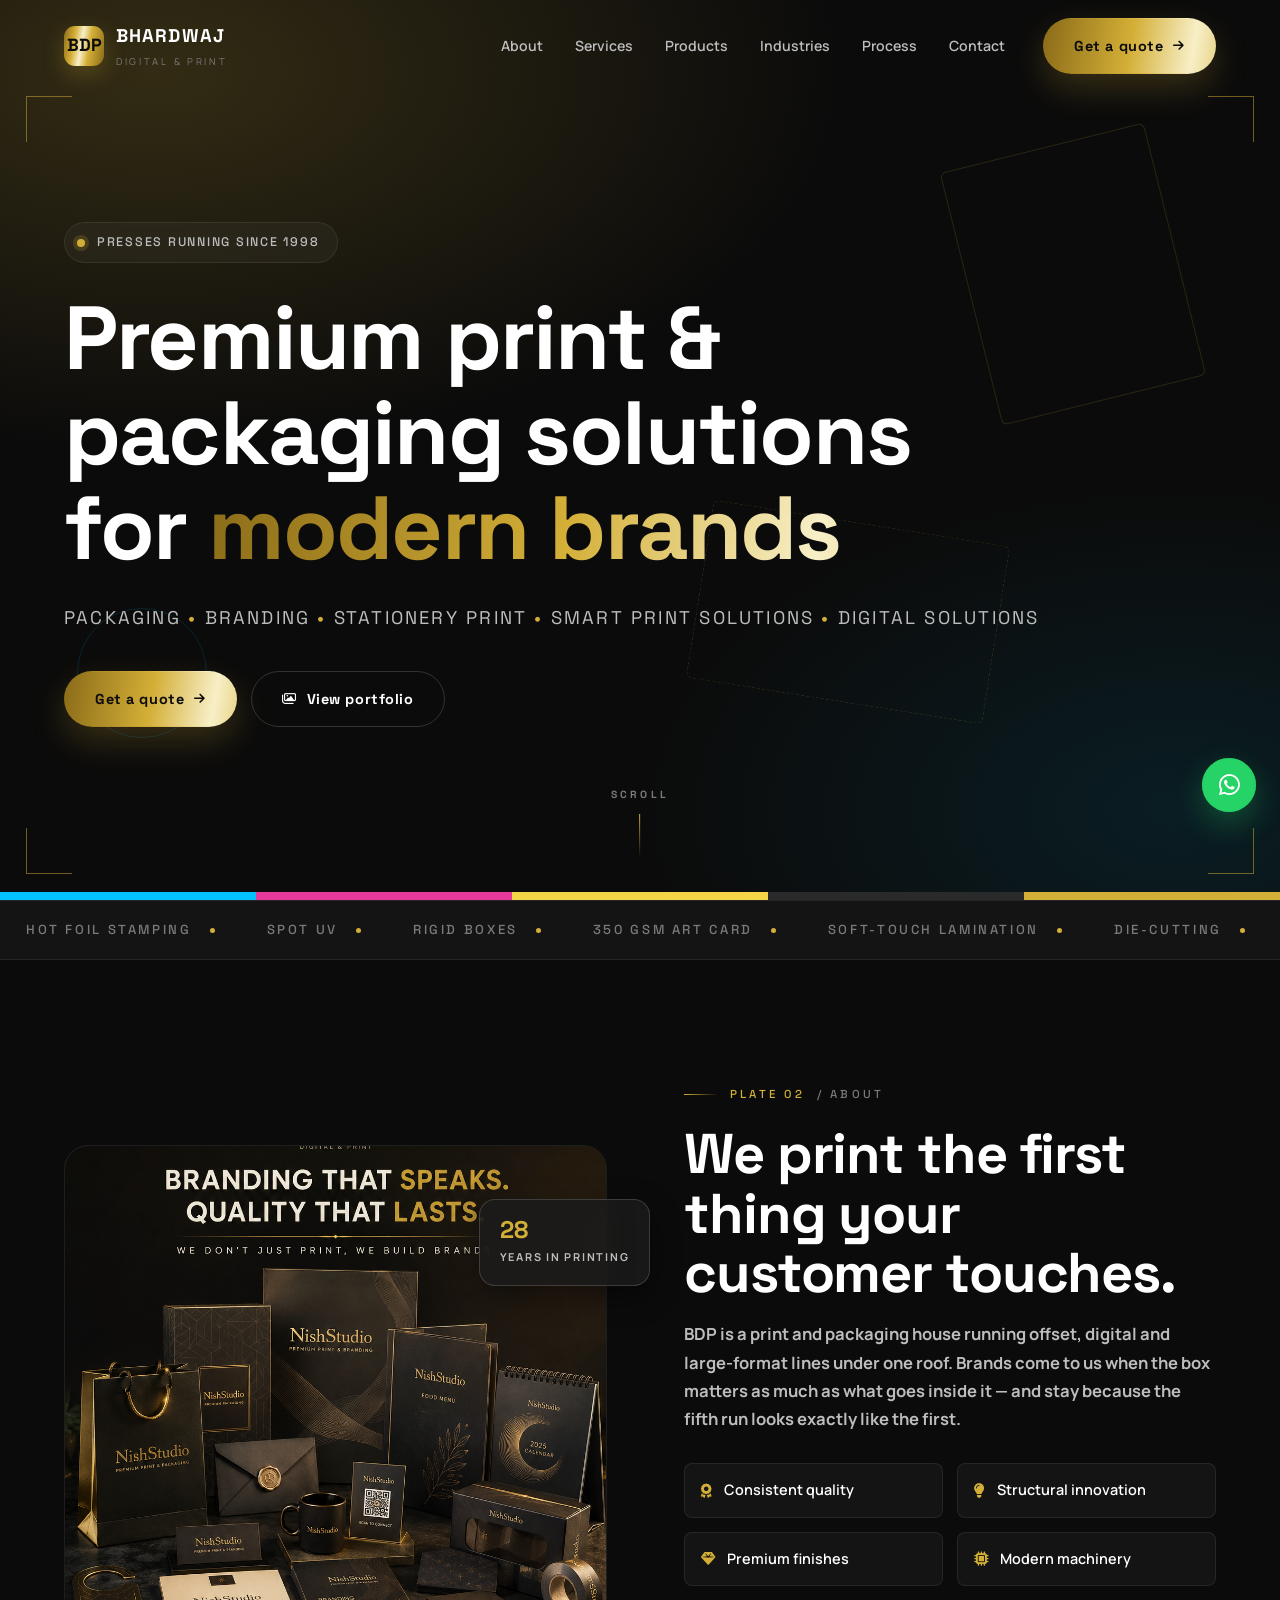
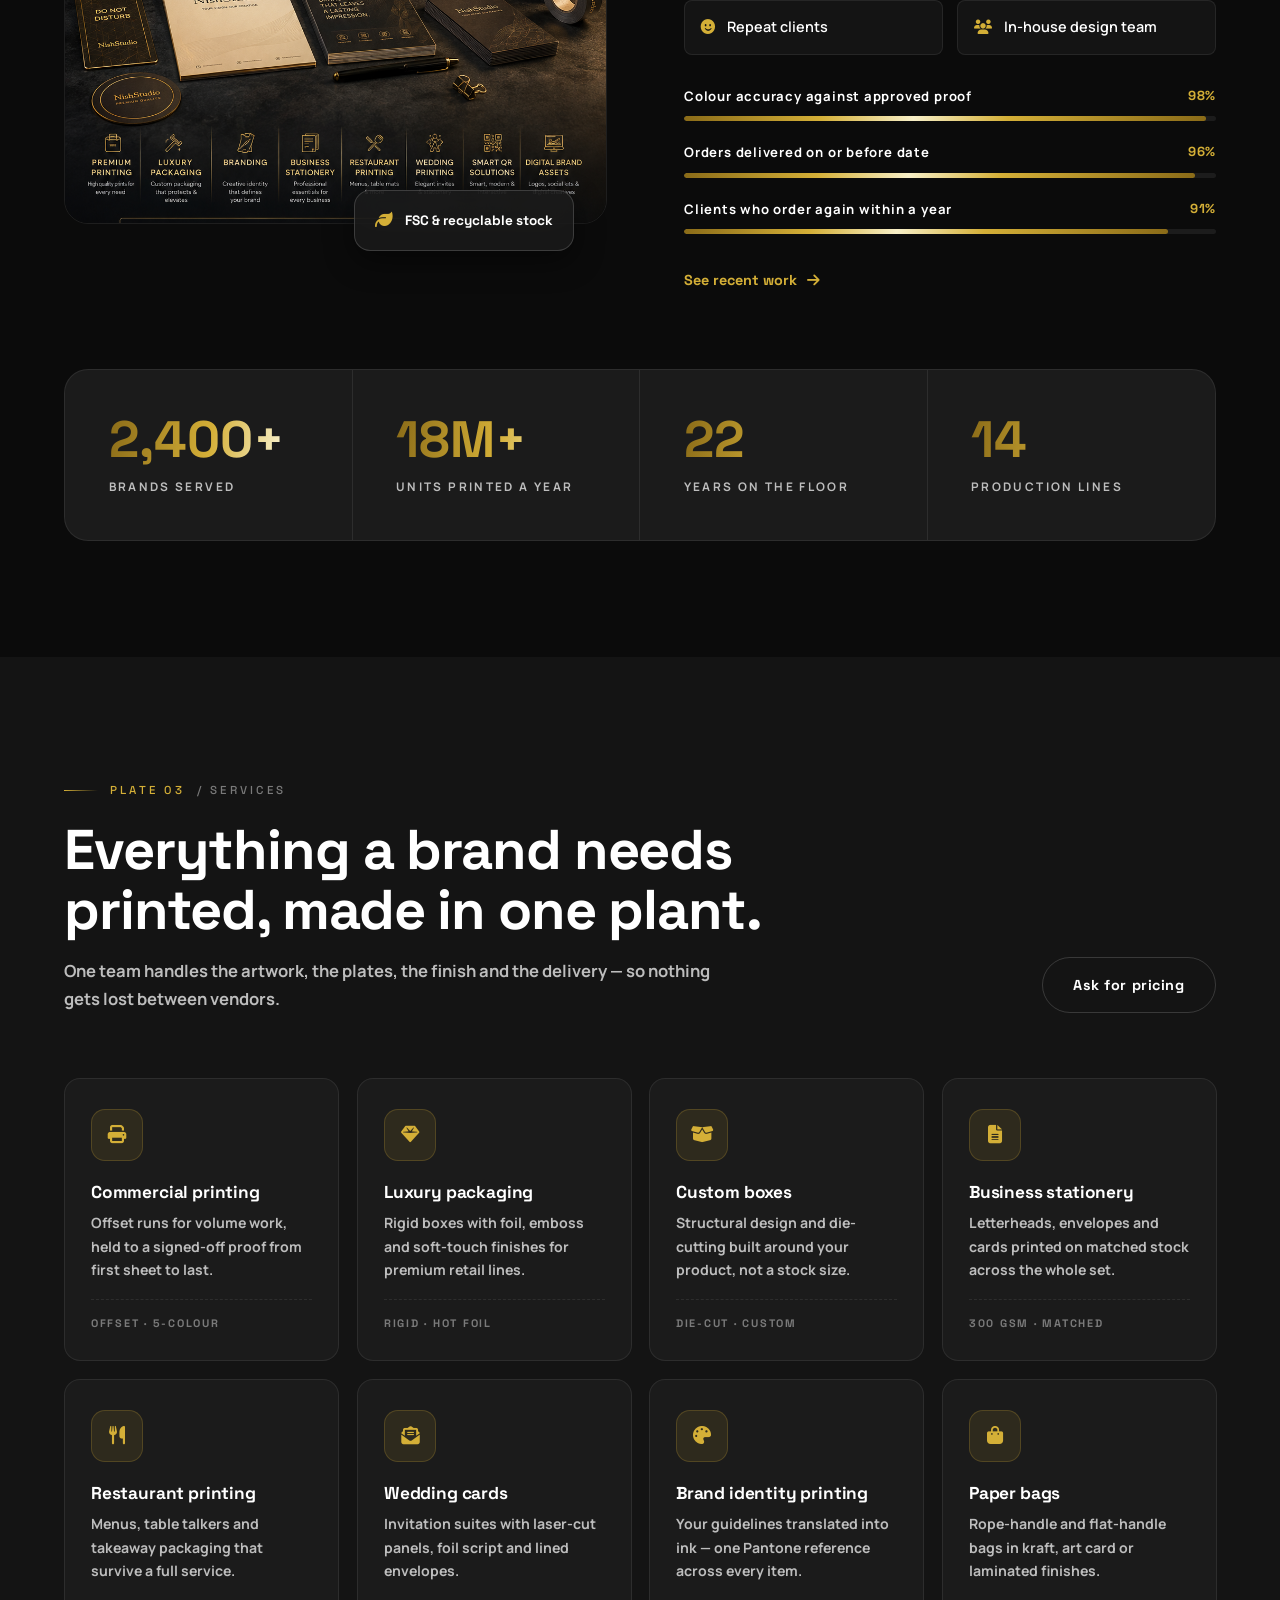
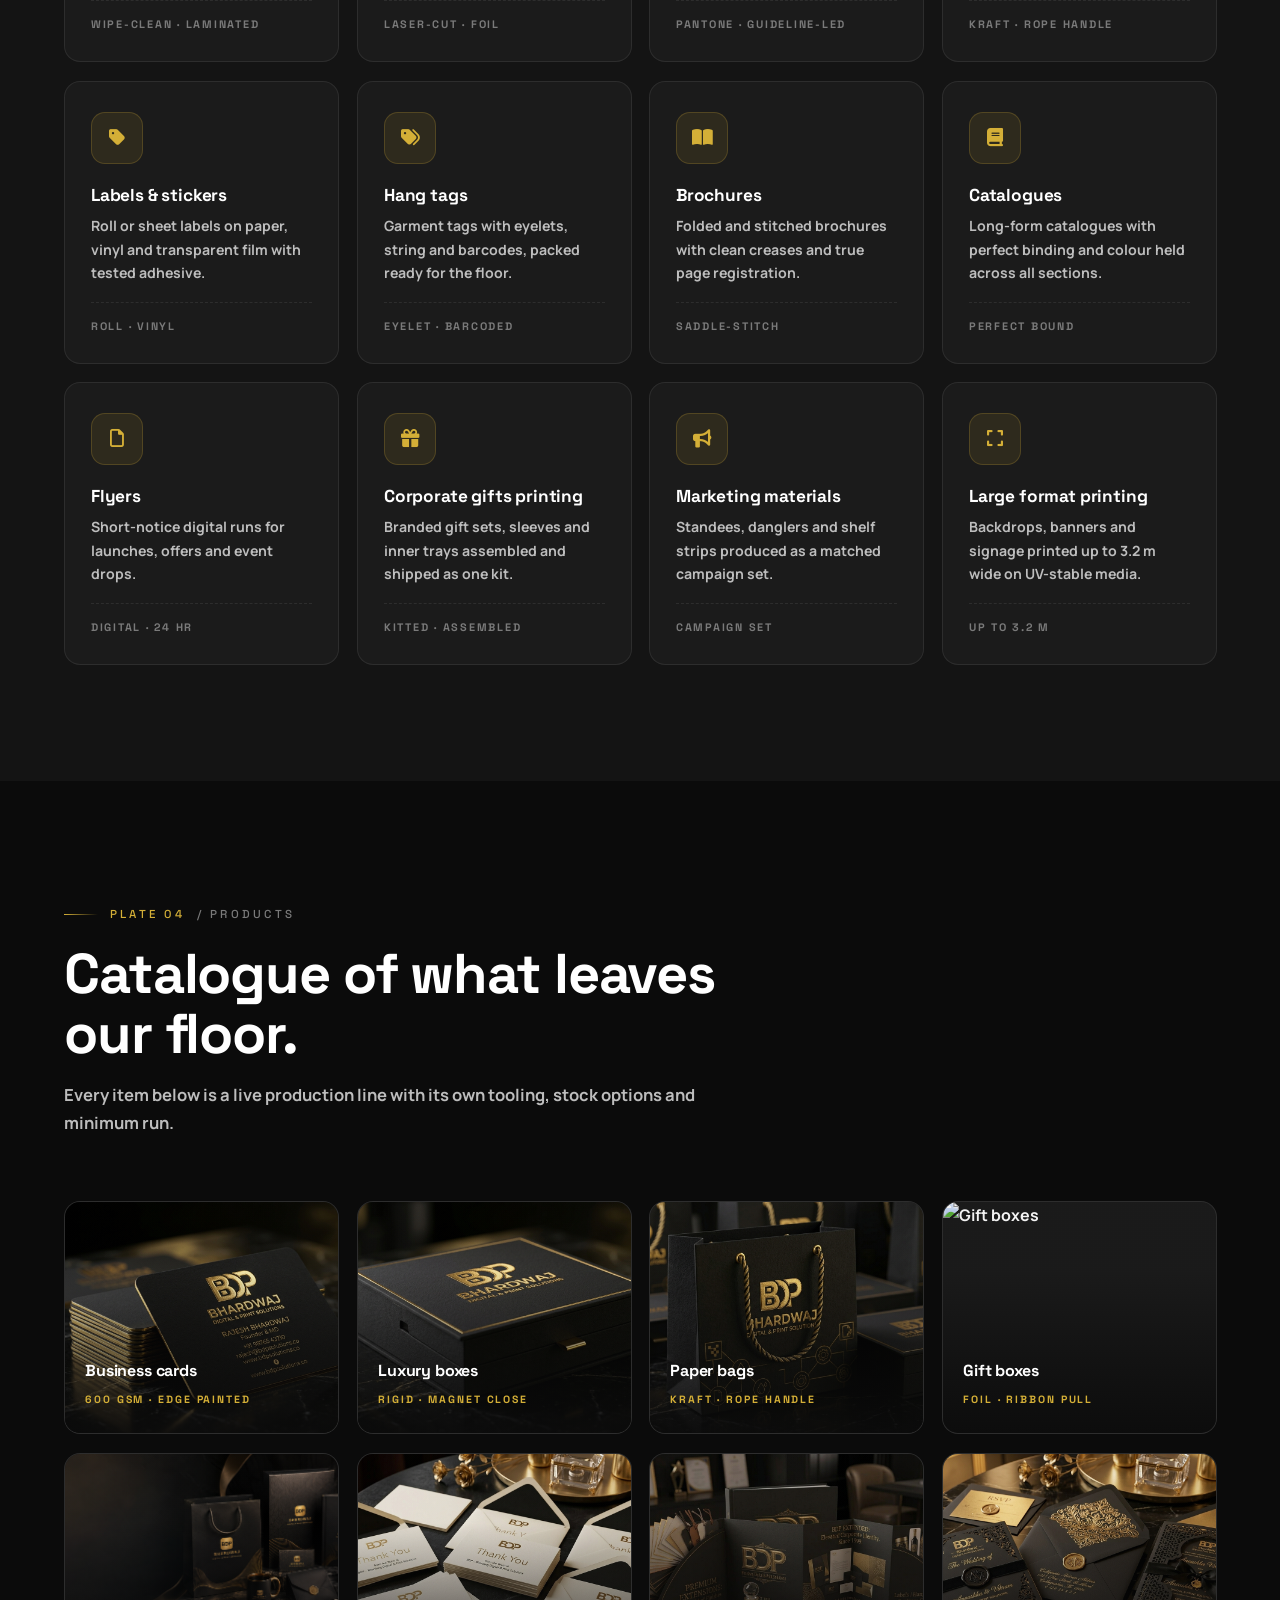
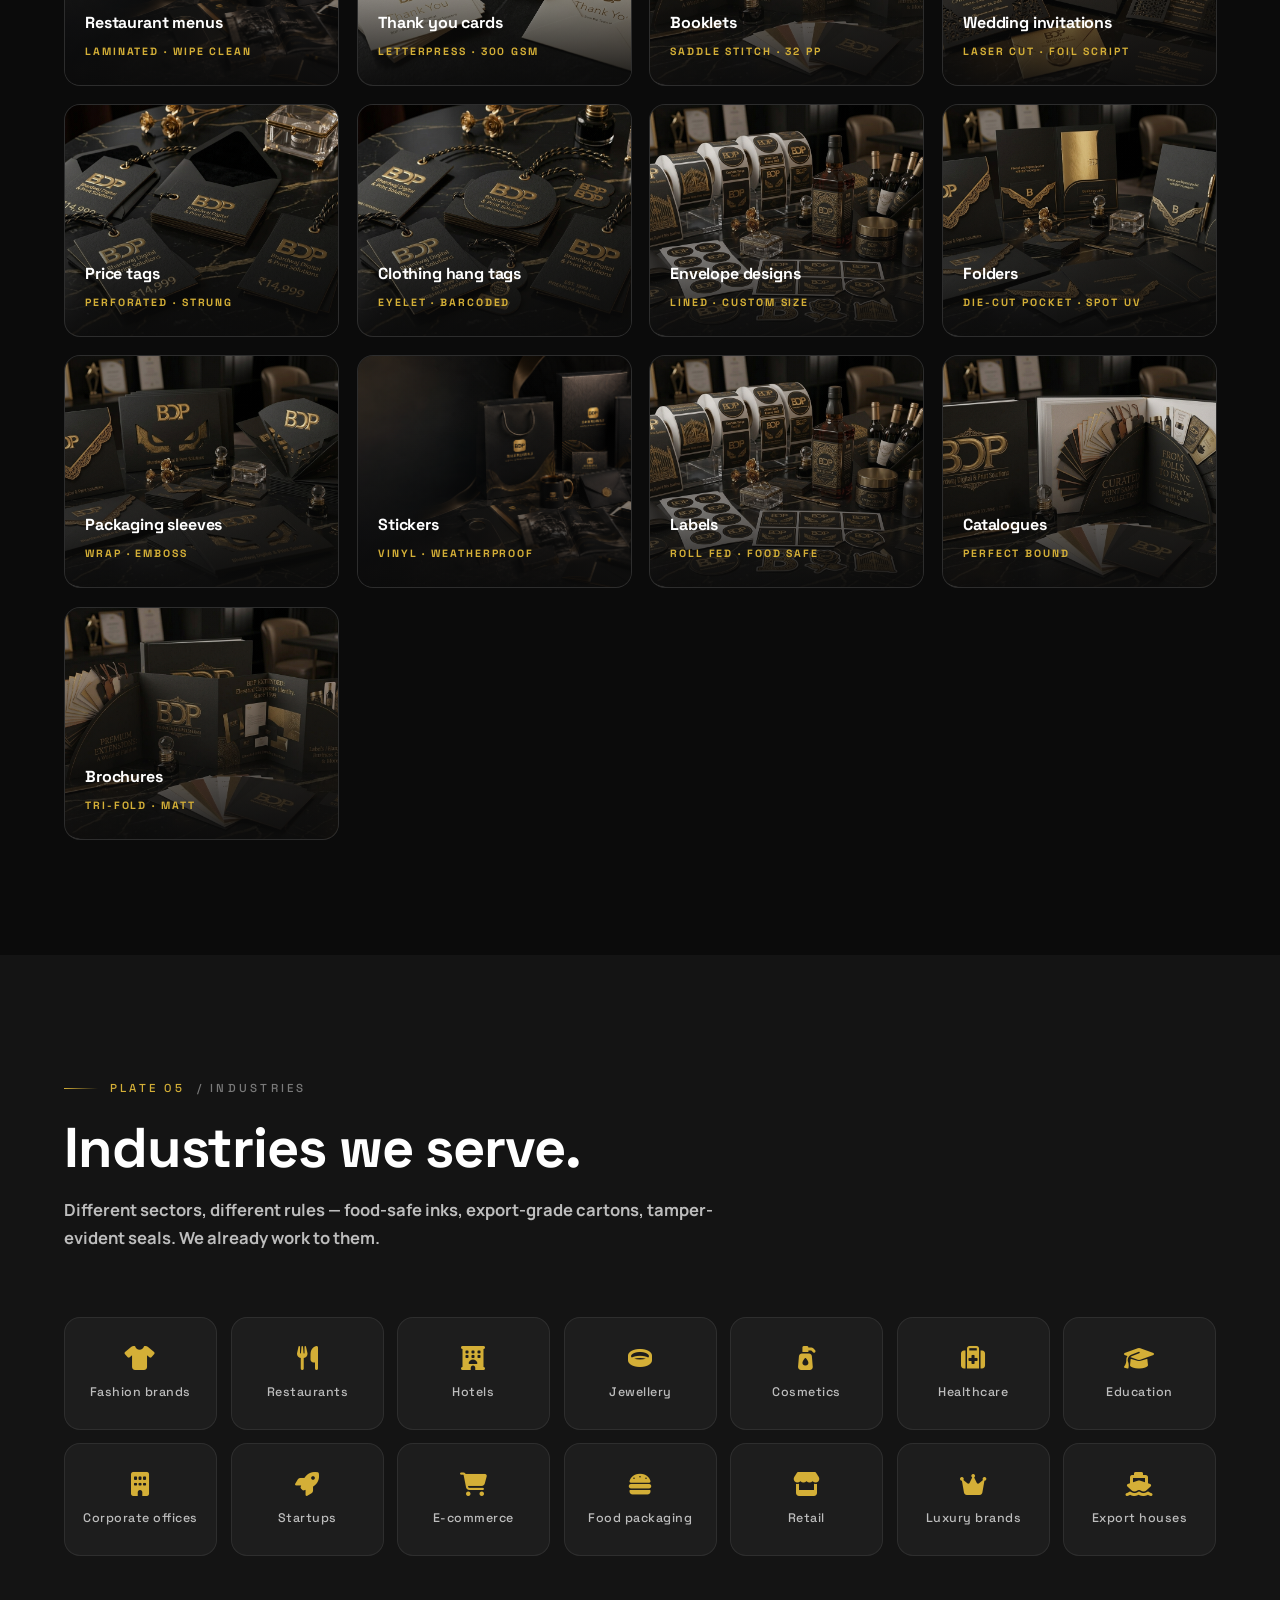
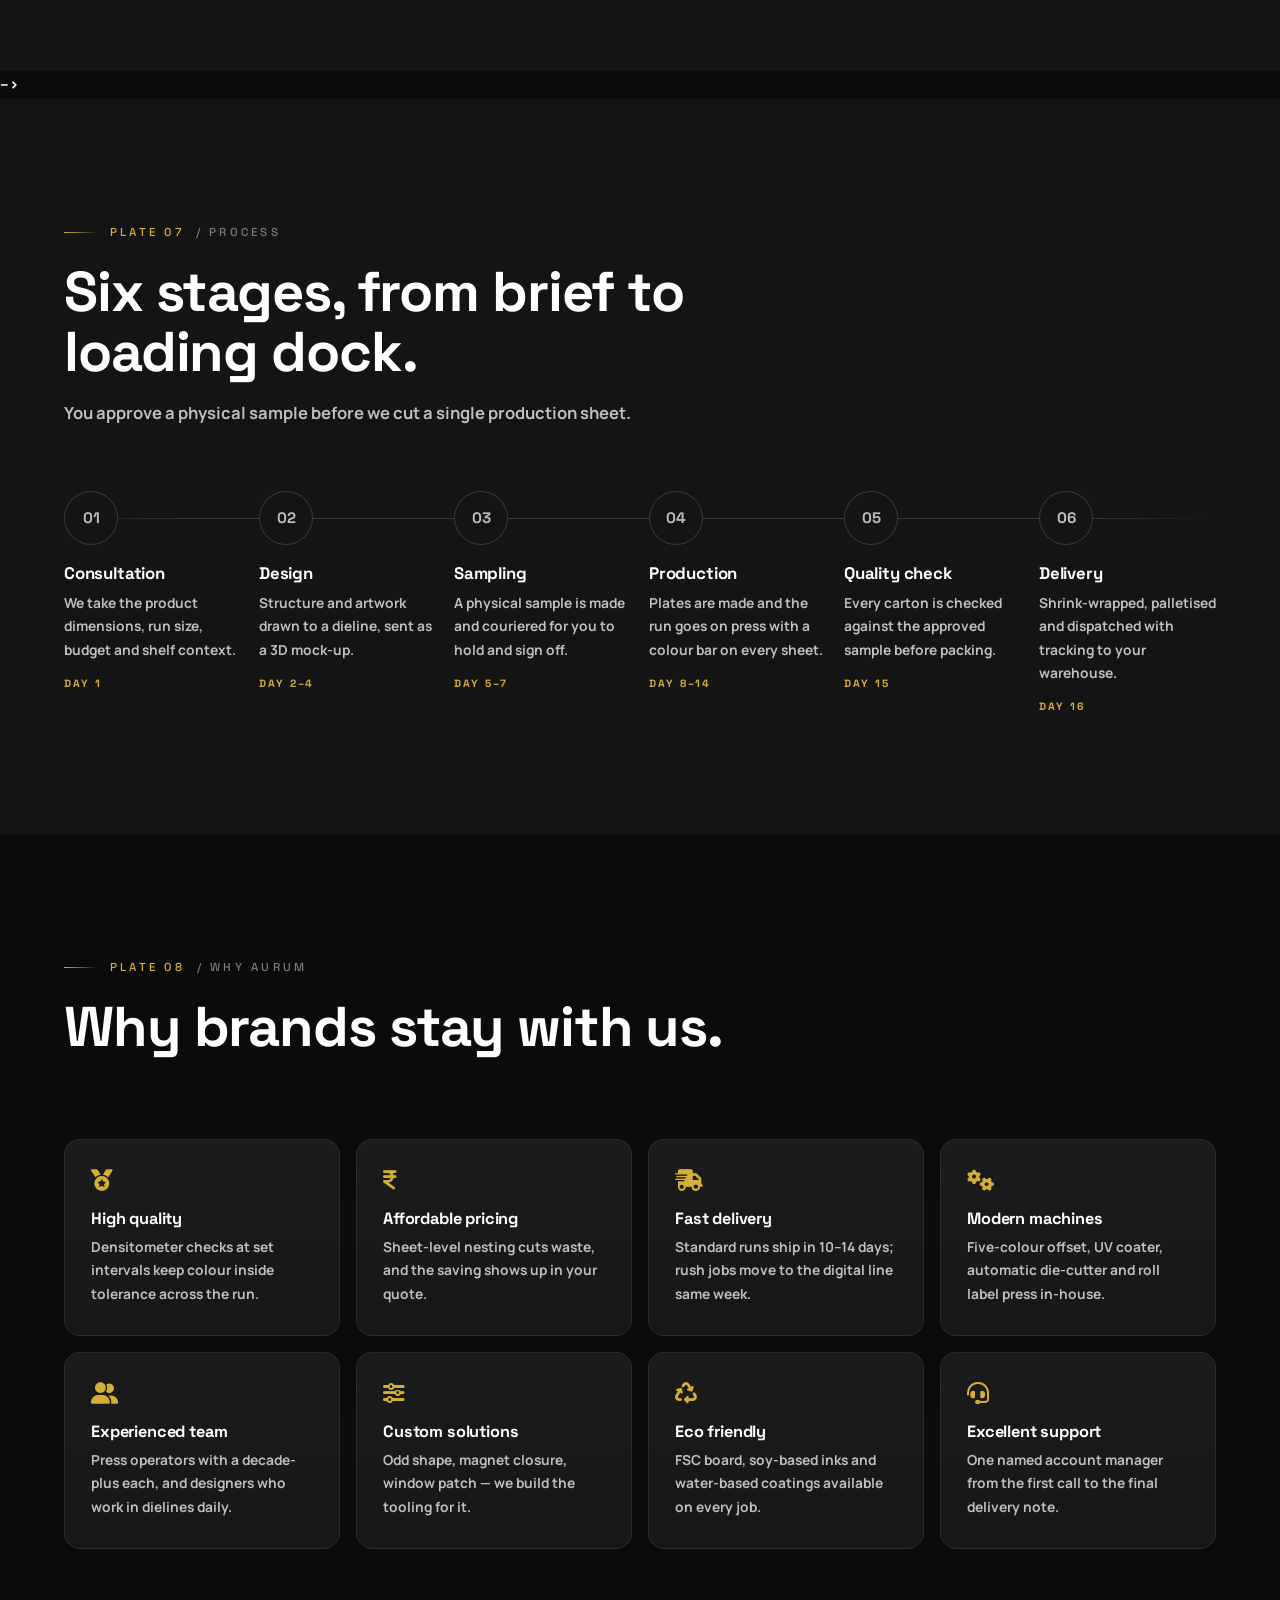
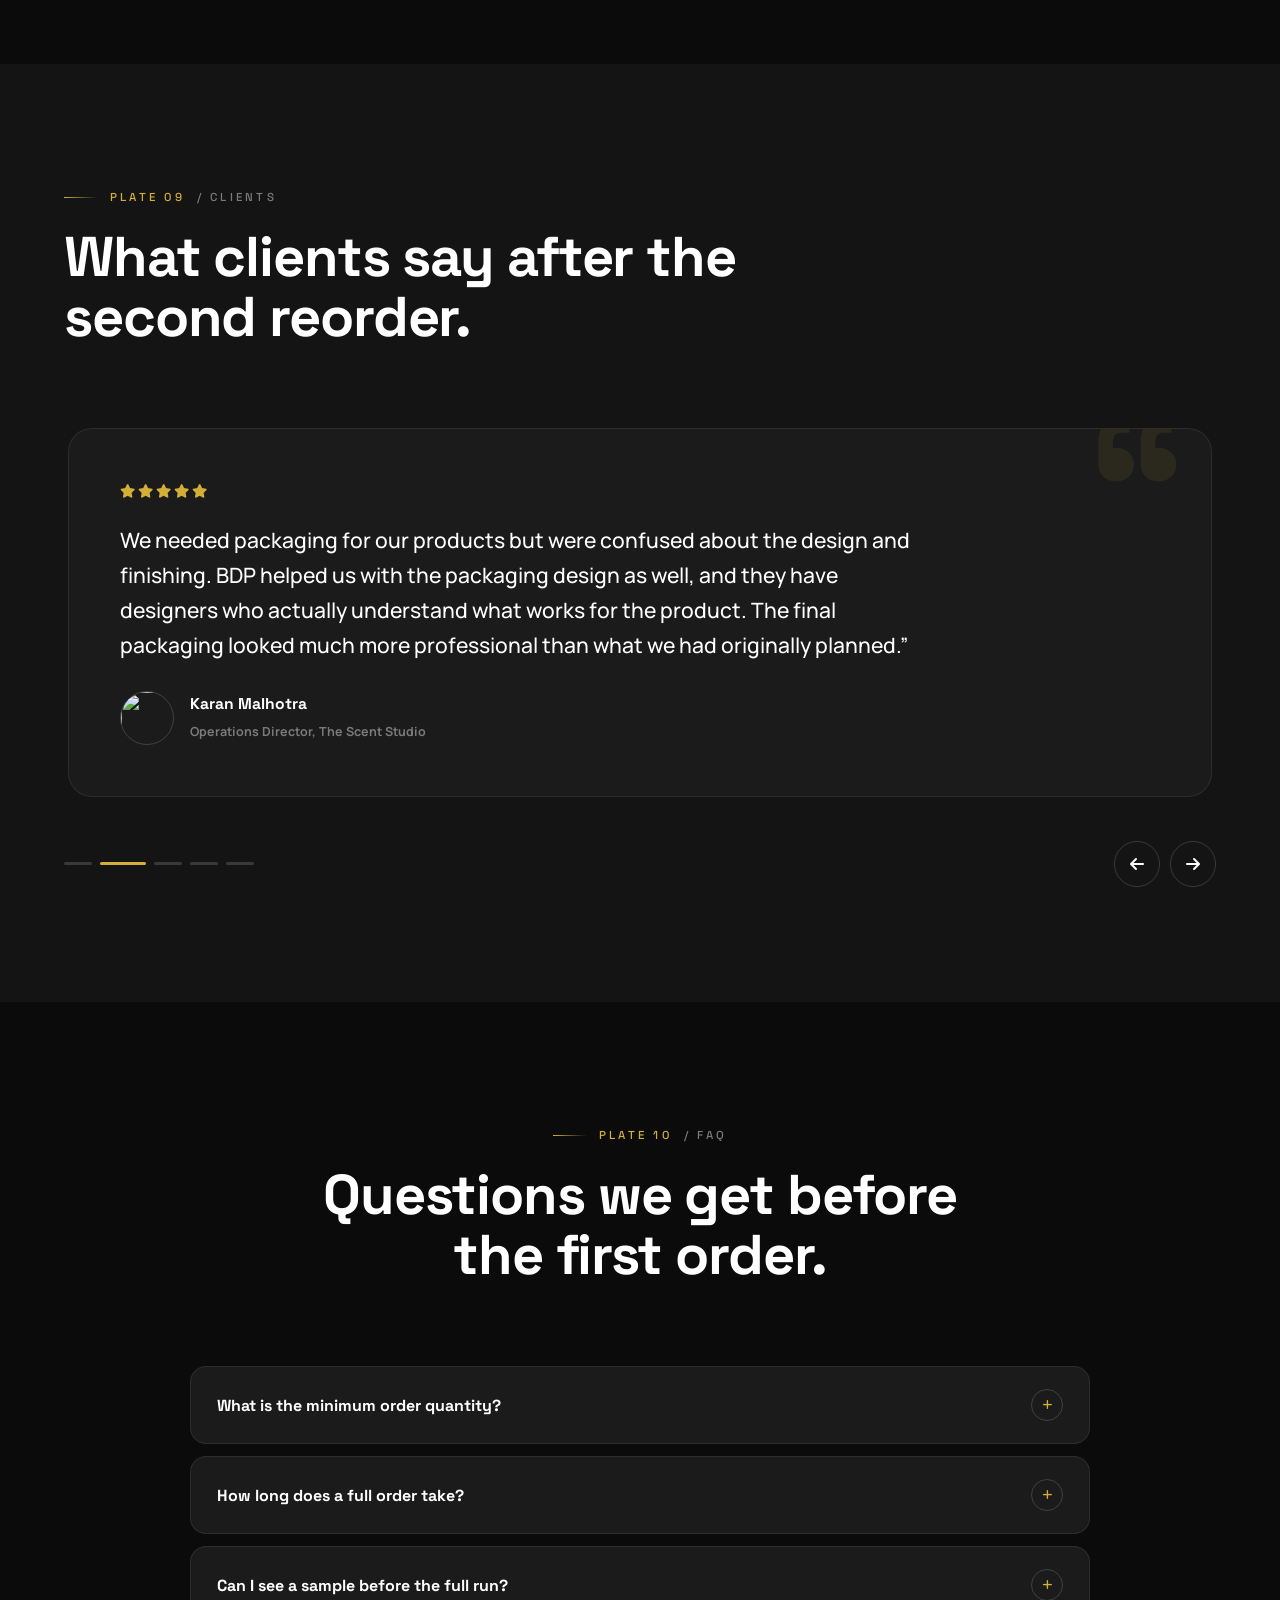
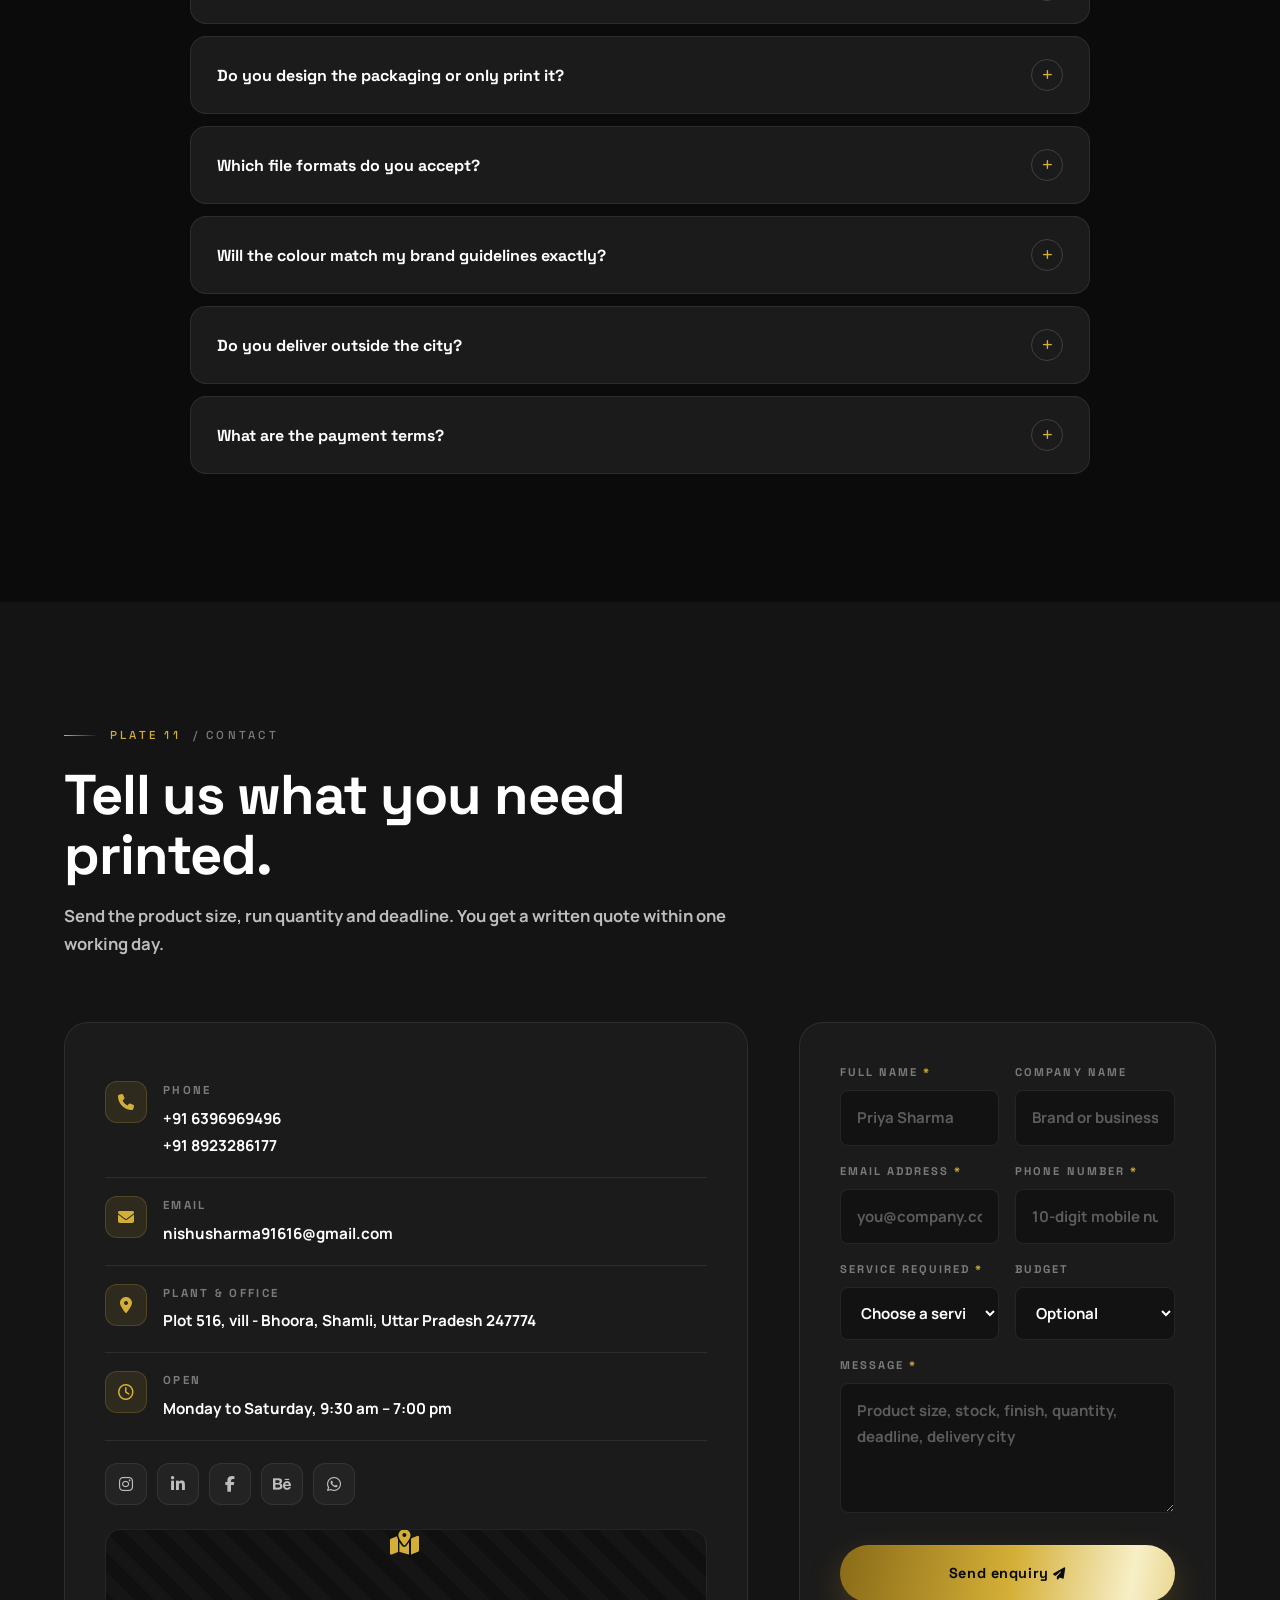
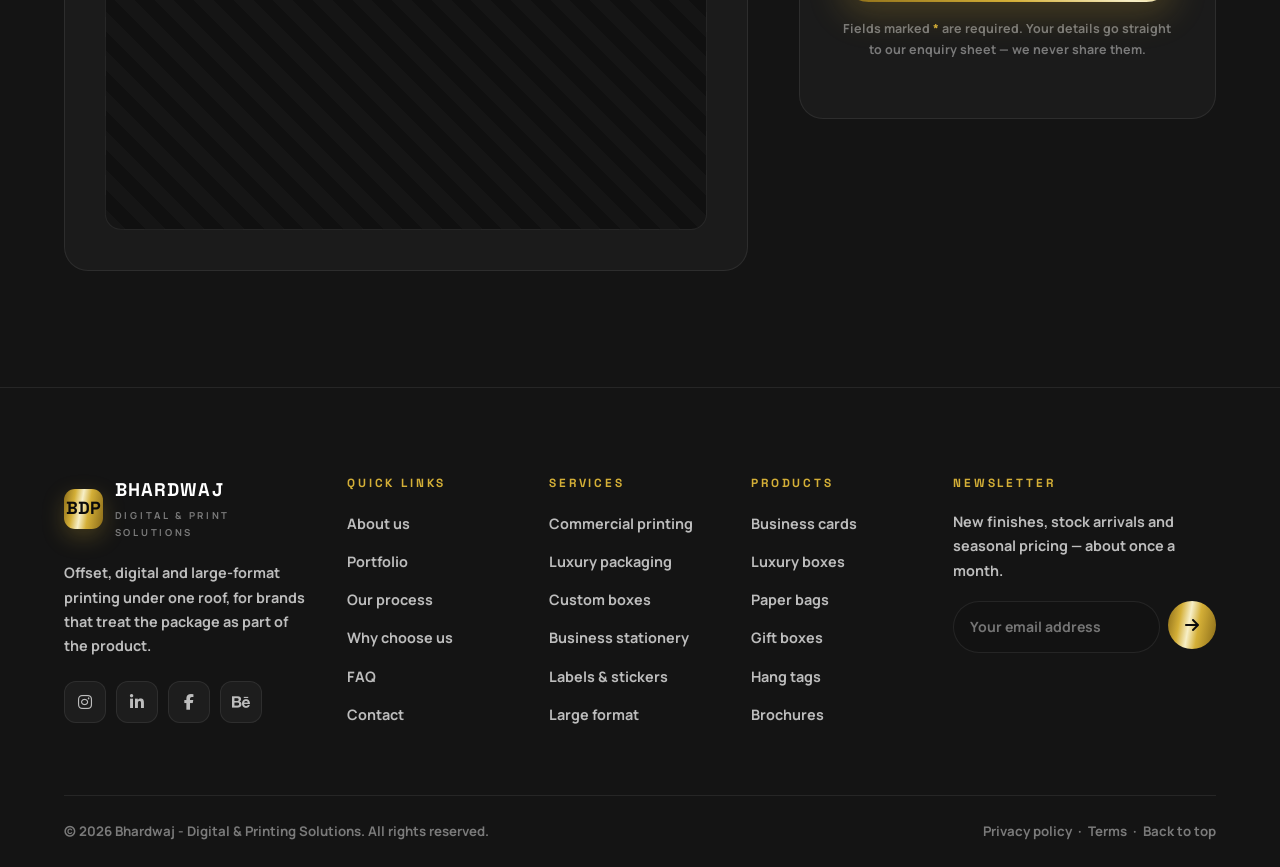
==== commit c4b23698: "Update index.html" ====
--- a/index.html
+++ b/index.html
@@ -944,7 +944,7 @@
       </div>
 
       <div class="foot-bar">
-        <span>© <span id="year">2026</span> Aurum Print &amp; Packaging. All rights reserved.</span>
+        <span>© <span id="year">2026</span> Bhardwaj - Digital & Printing Solutions. All rights reserved.</span>
         <span>
           <a href="#">Privacy policy</a> &nbsp;·&nbsp;
           <a href="#">Terms</a> &nbsp;·&nbsp;
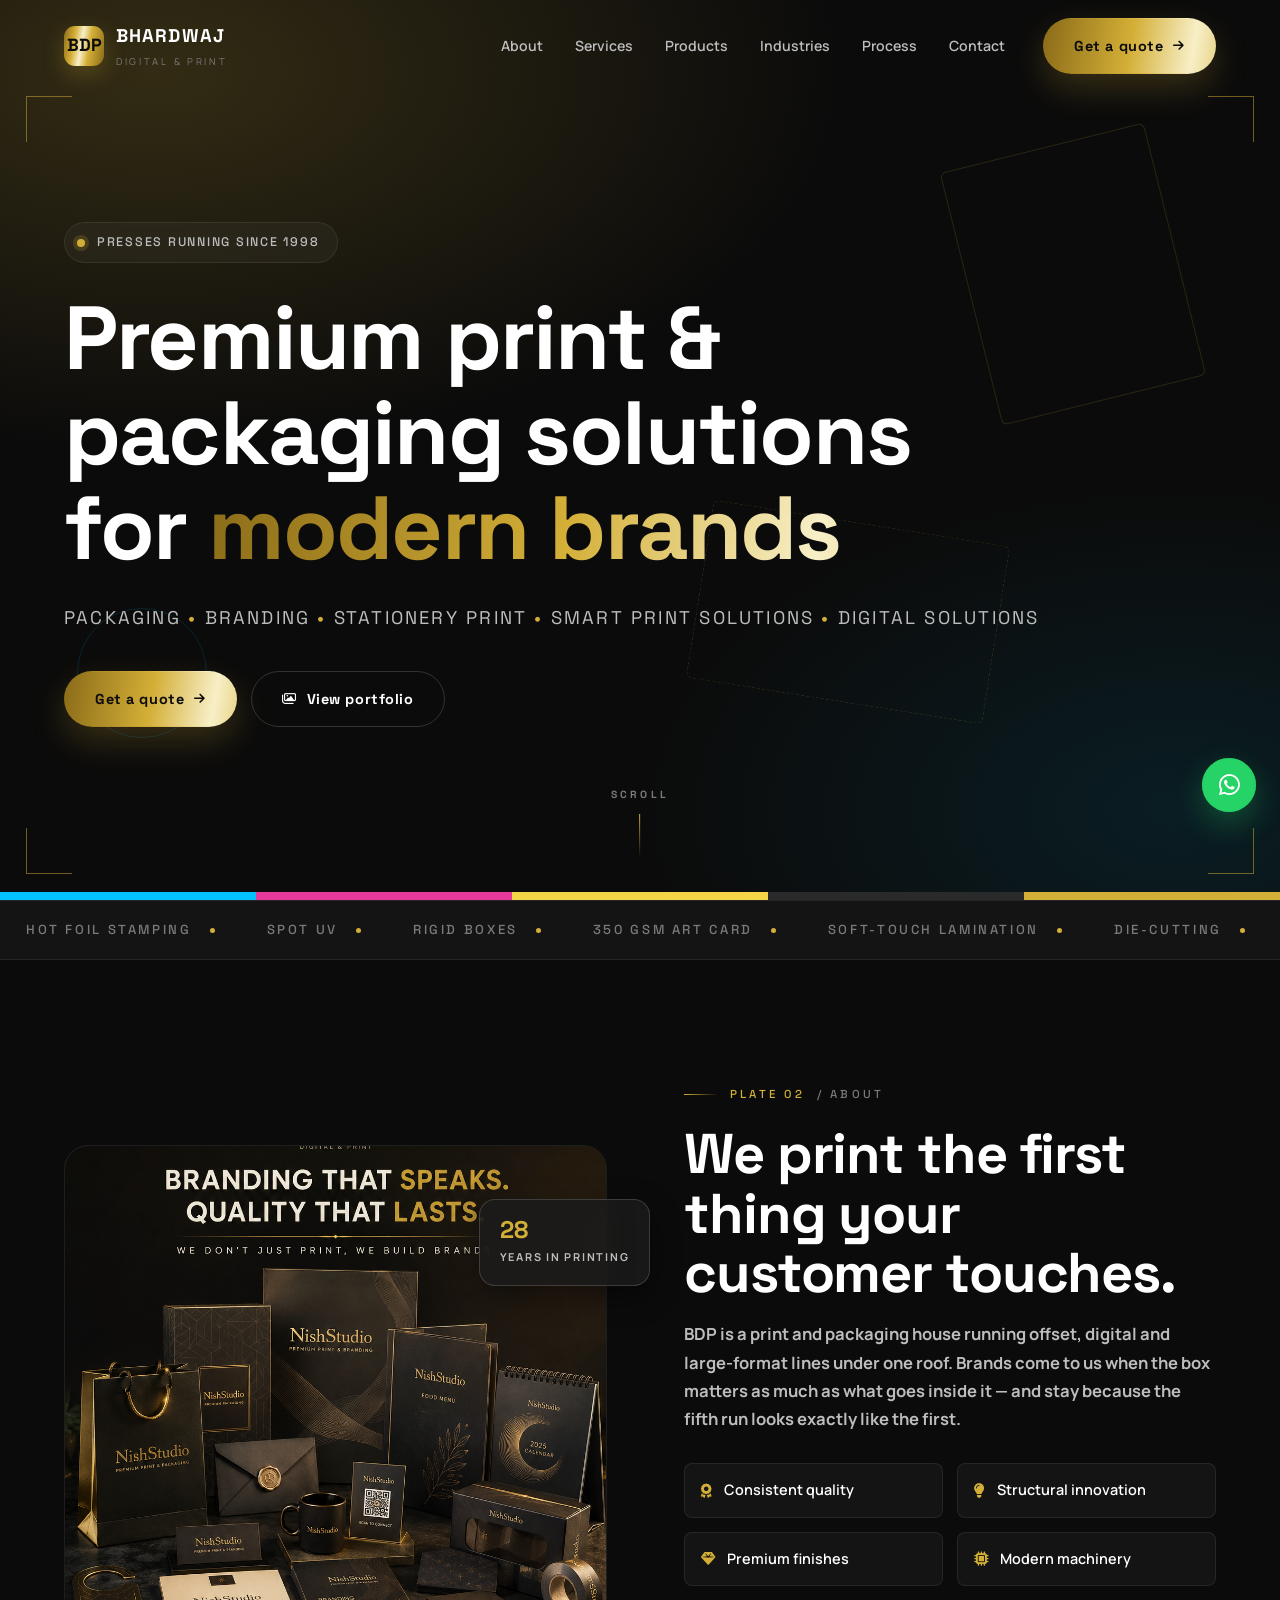
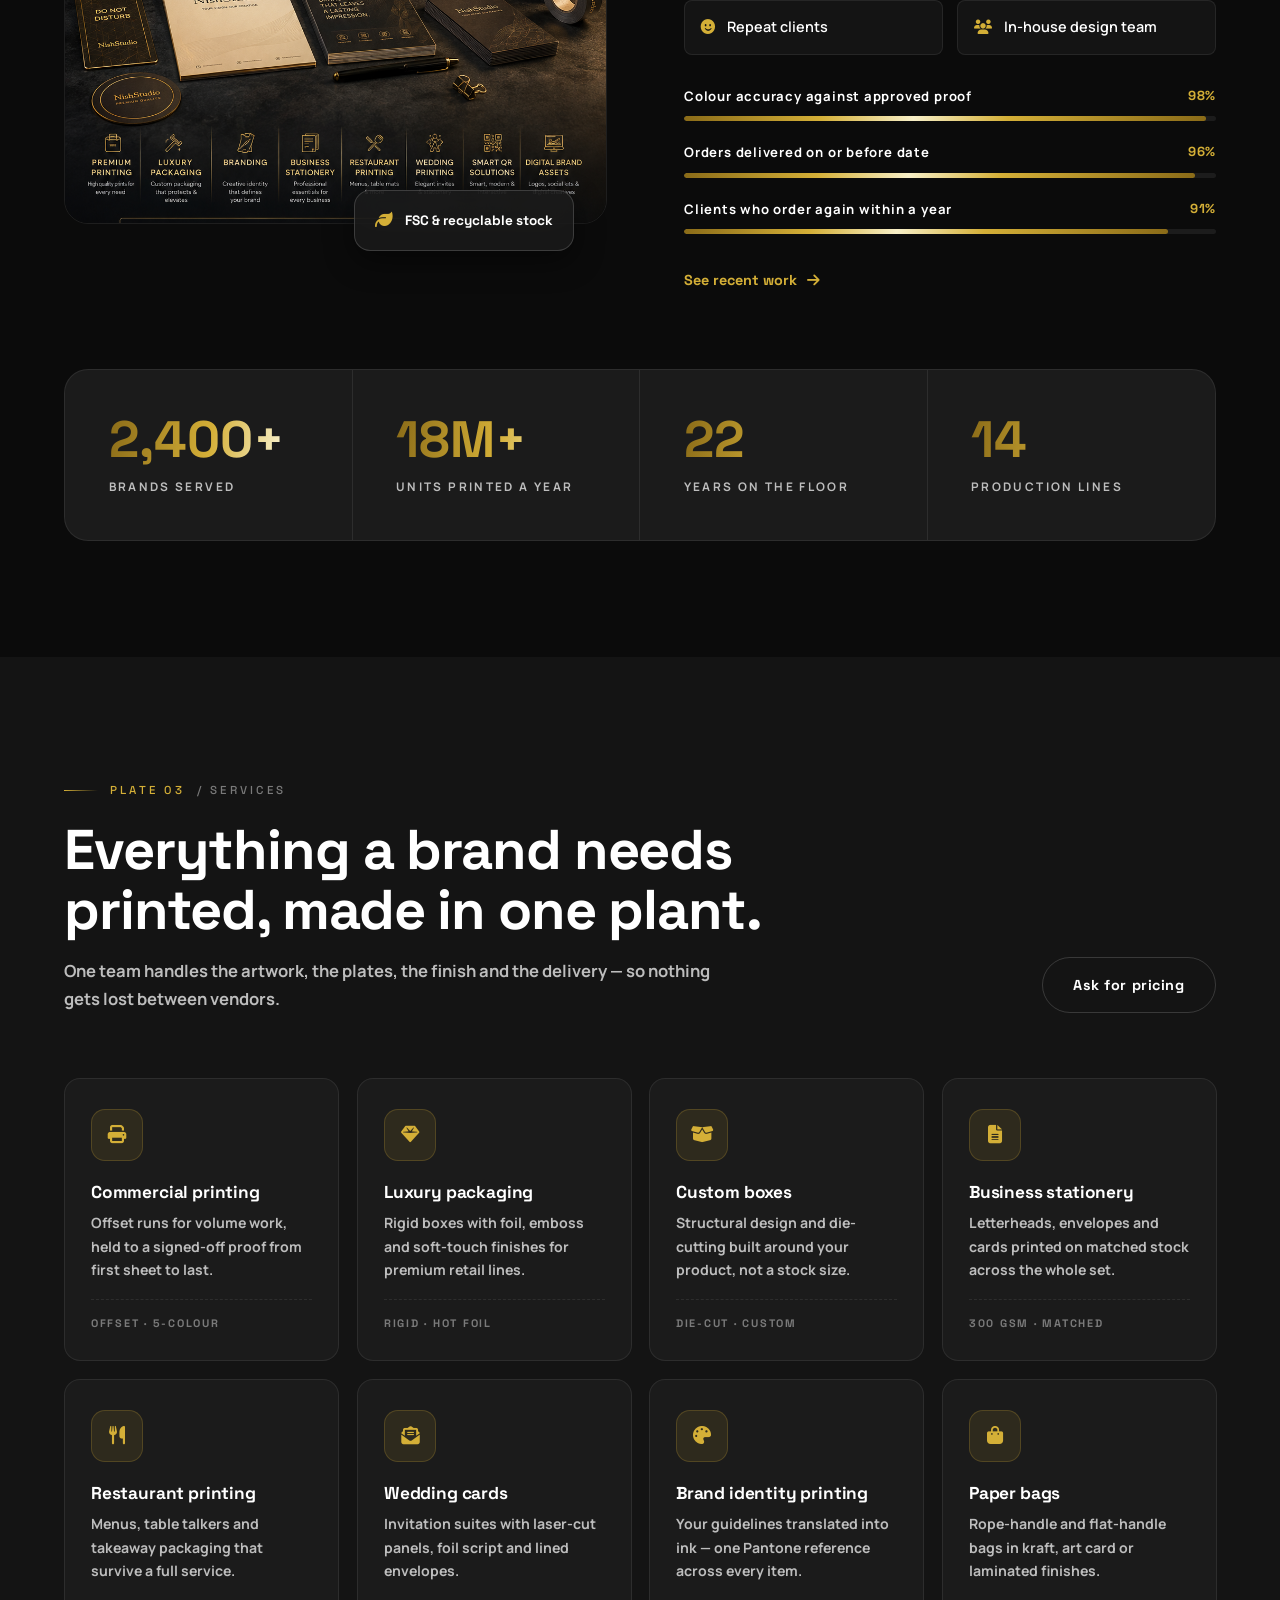
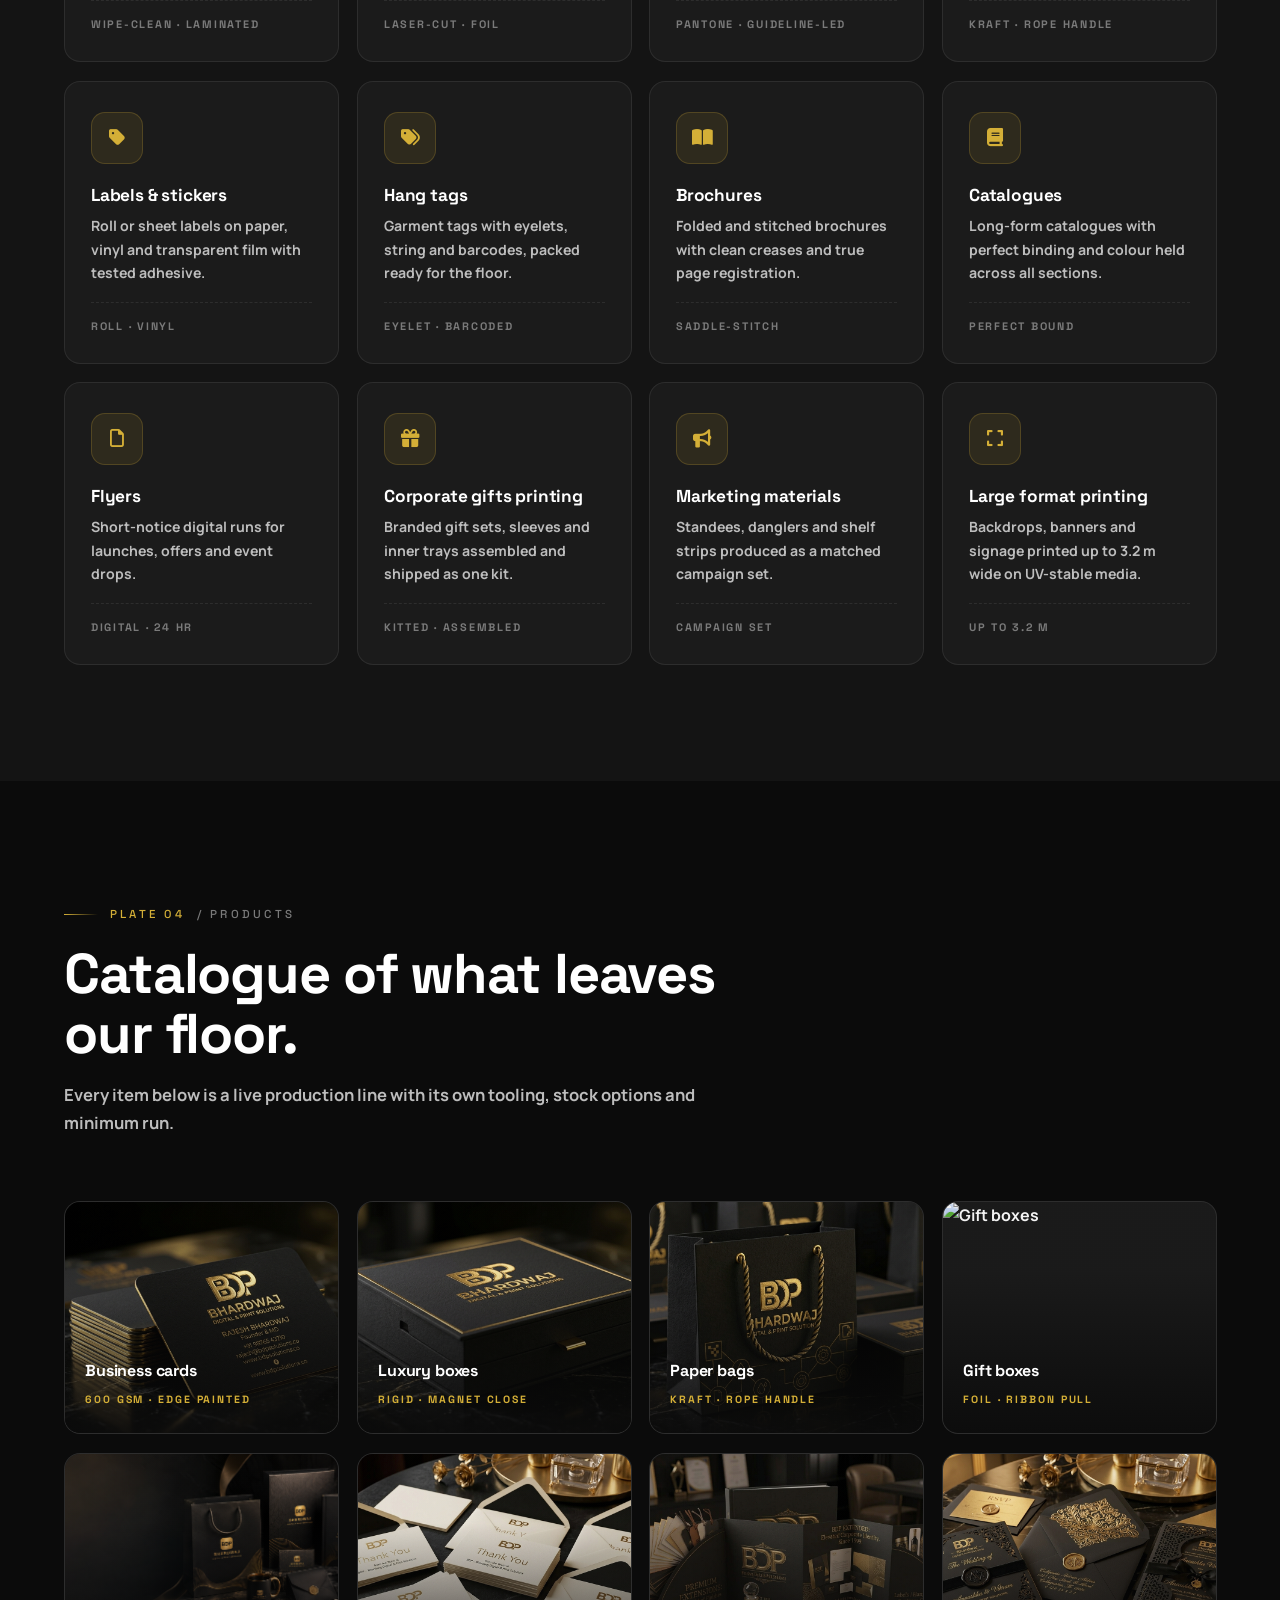
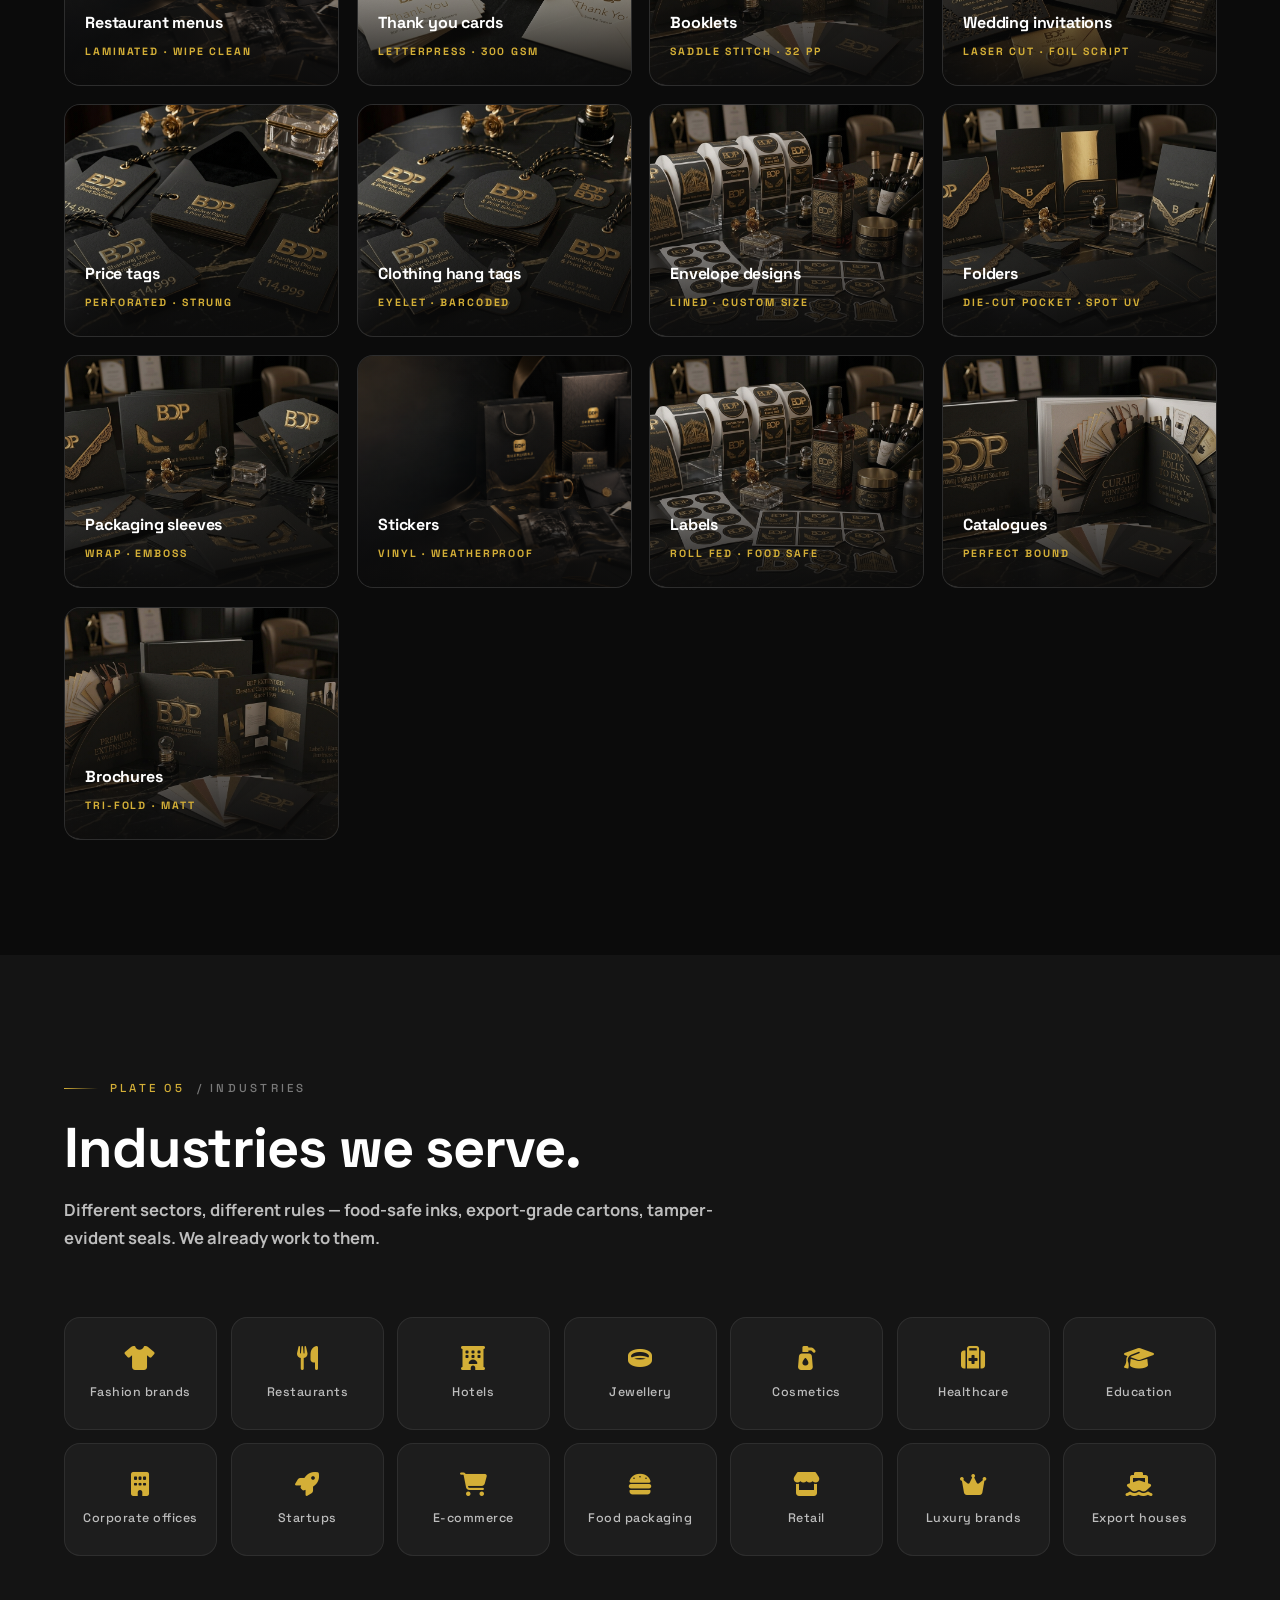
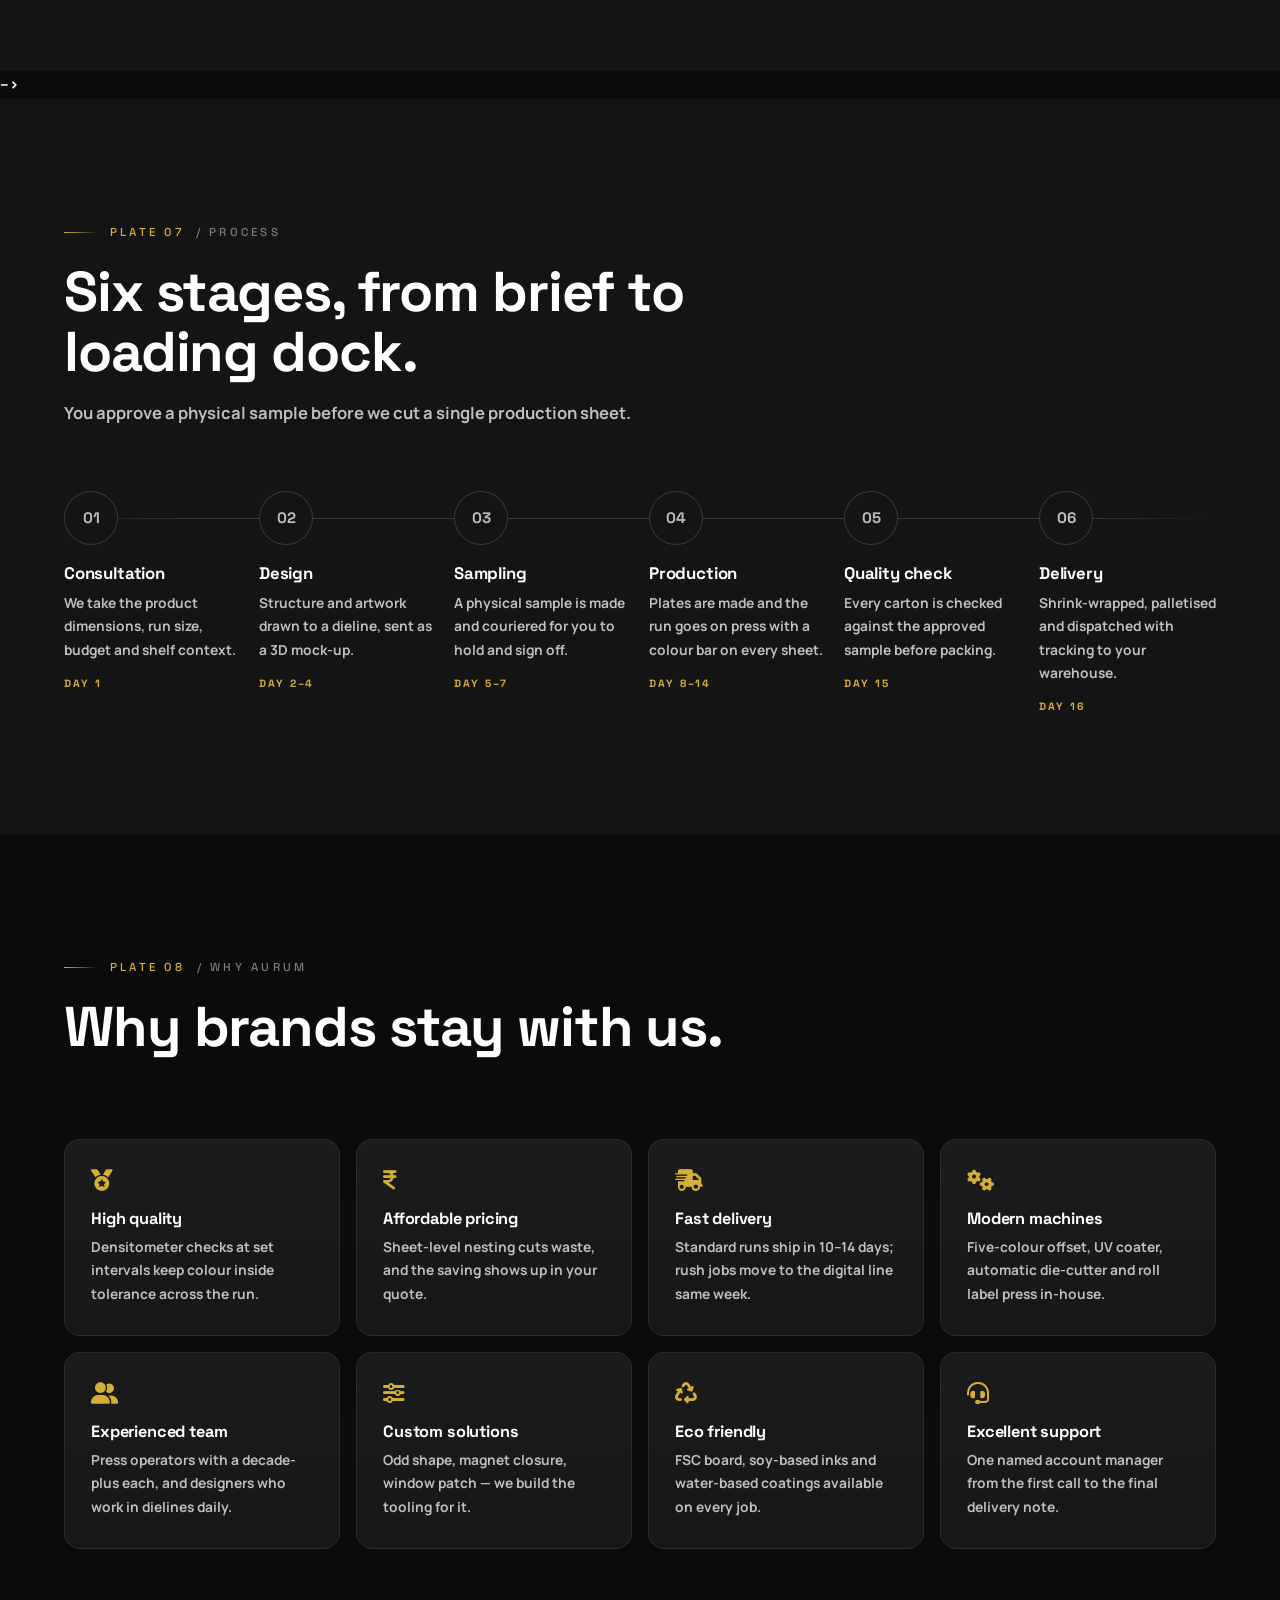
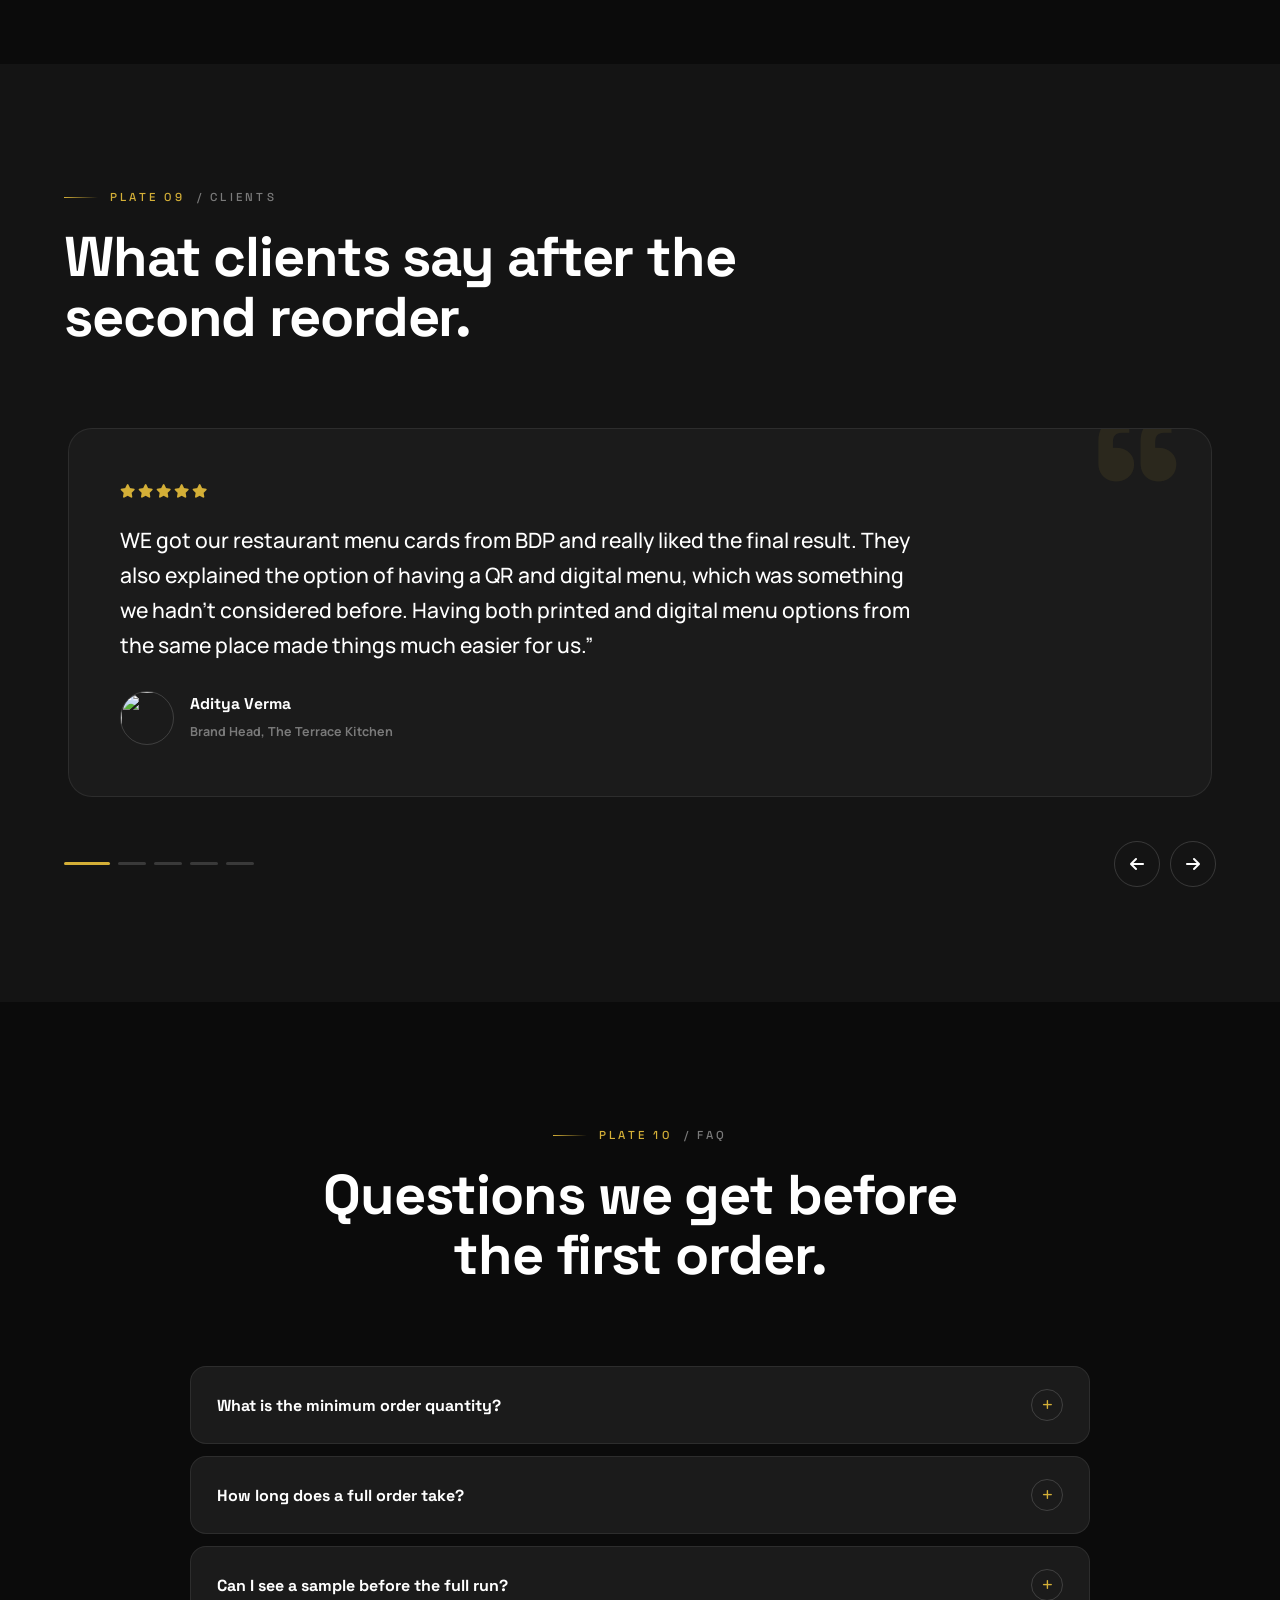
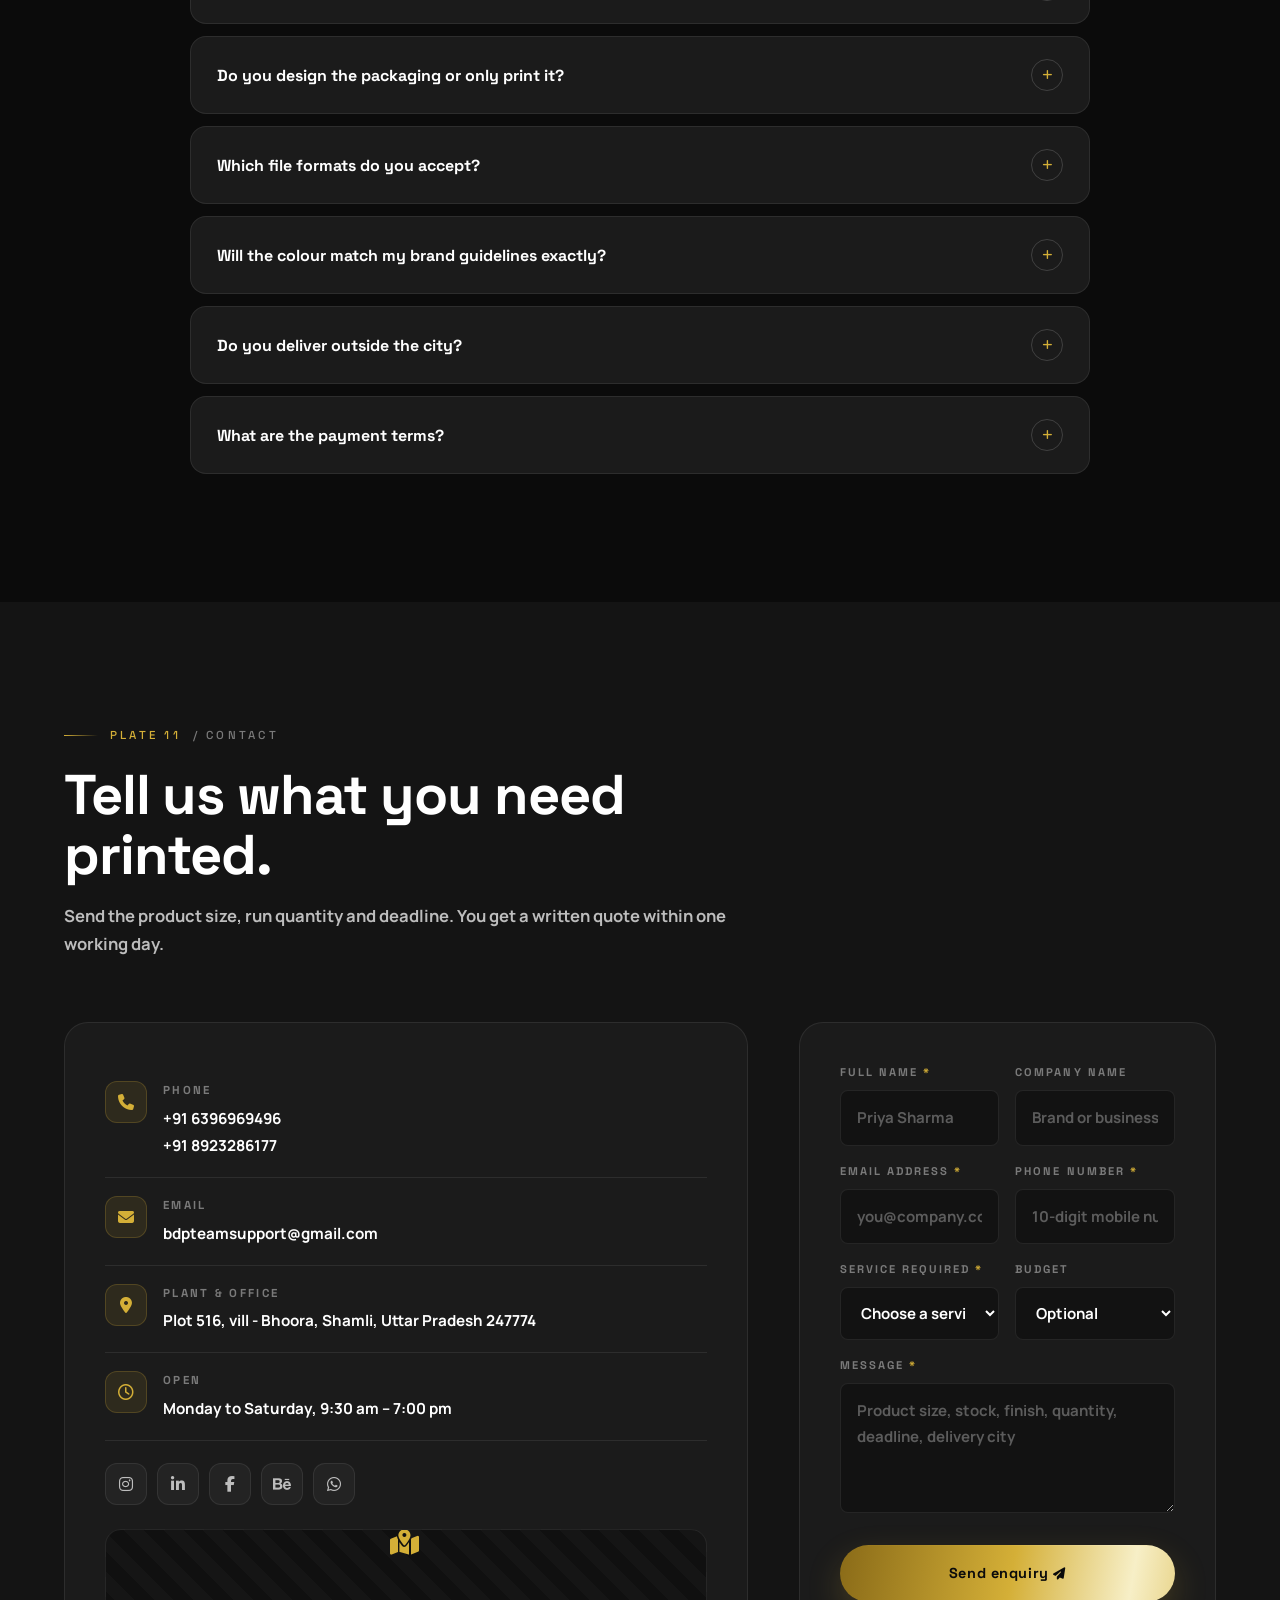
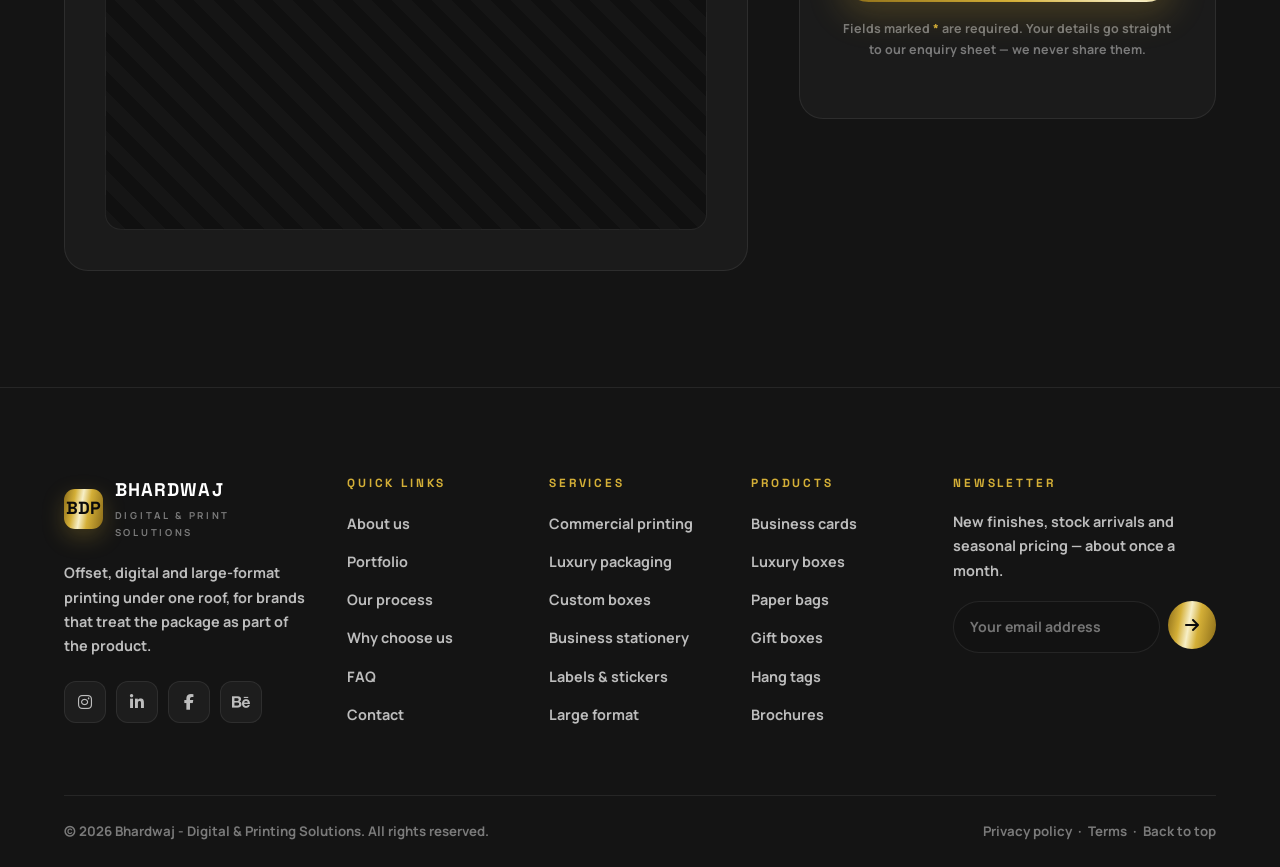
==== commit 290af155: "Update index.html for mobile number" ====
--- a/index.html
+++ b/index.html
@@ -711,7 +711,7 @@
               
               <div class="info-row">
                 <i class="fa-solid fa-envelope"></i>
-                <div><b>Email</b><span>nishusharma91616@gmail.com</span></div>
+                <div><b>Email</b><span>bdpteamsupport@gmail.com</span></div>
               </div>
               <div class="info-row">
                 <i class="fa-solid fa-location-dot"></i>
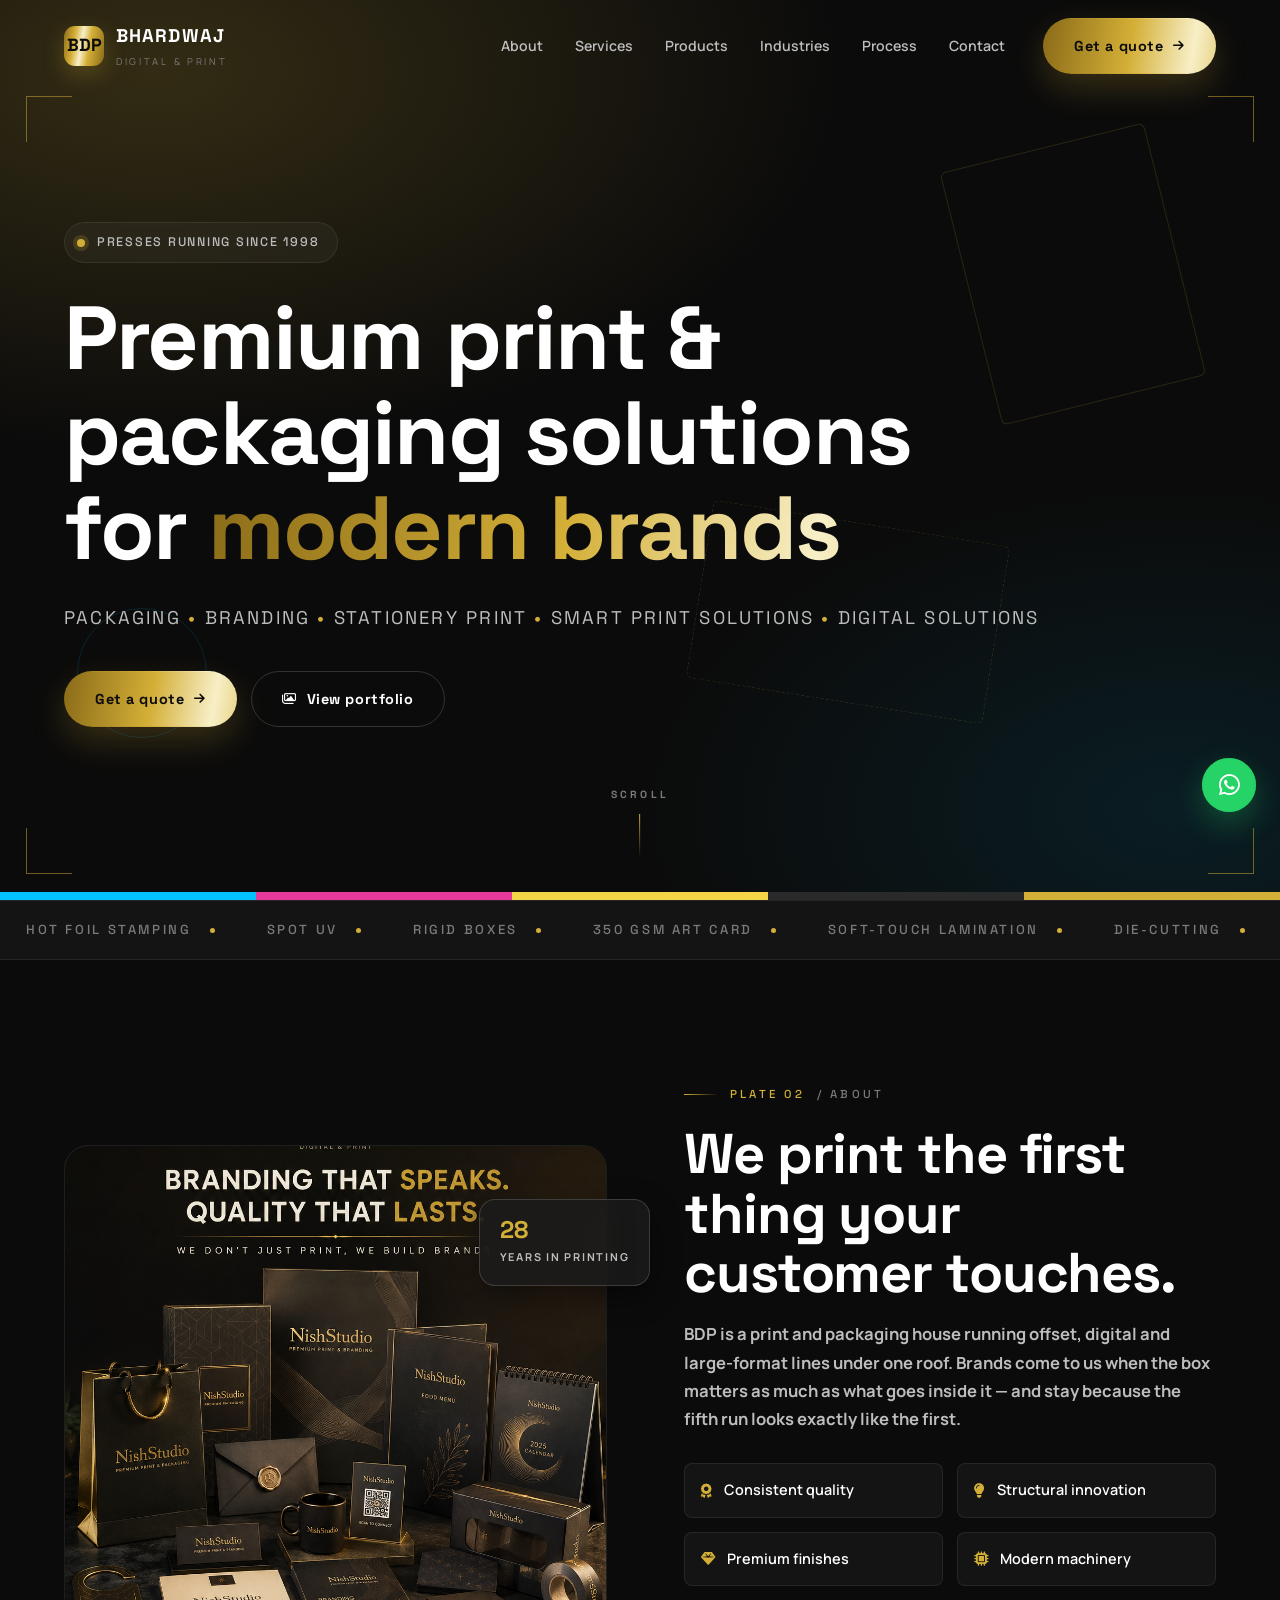
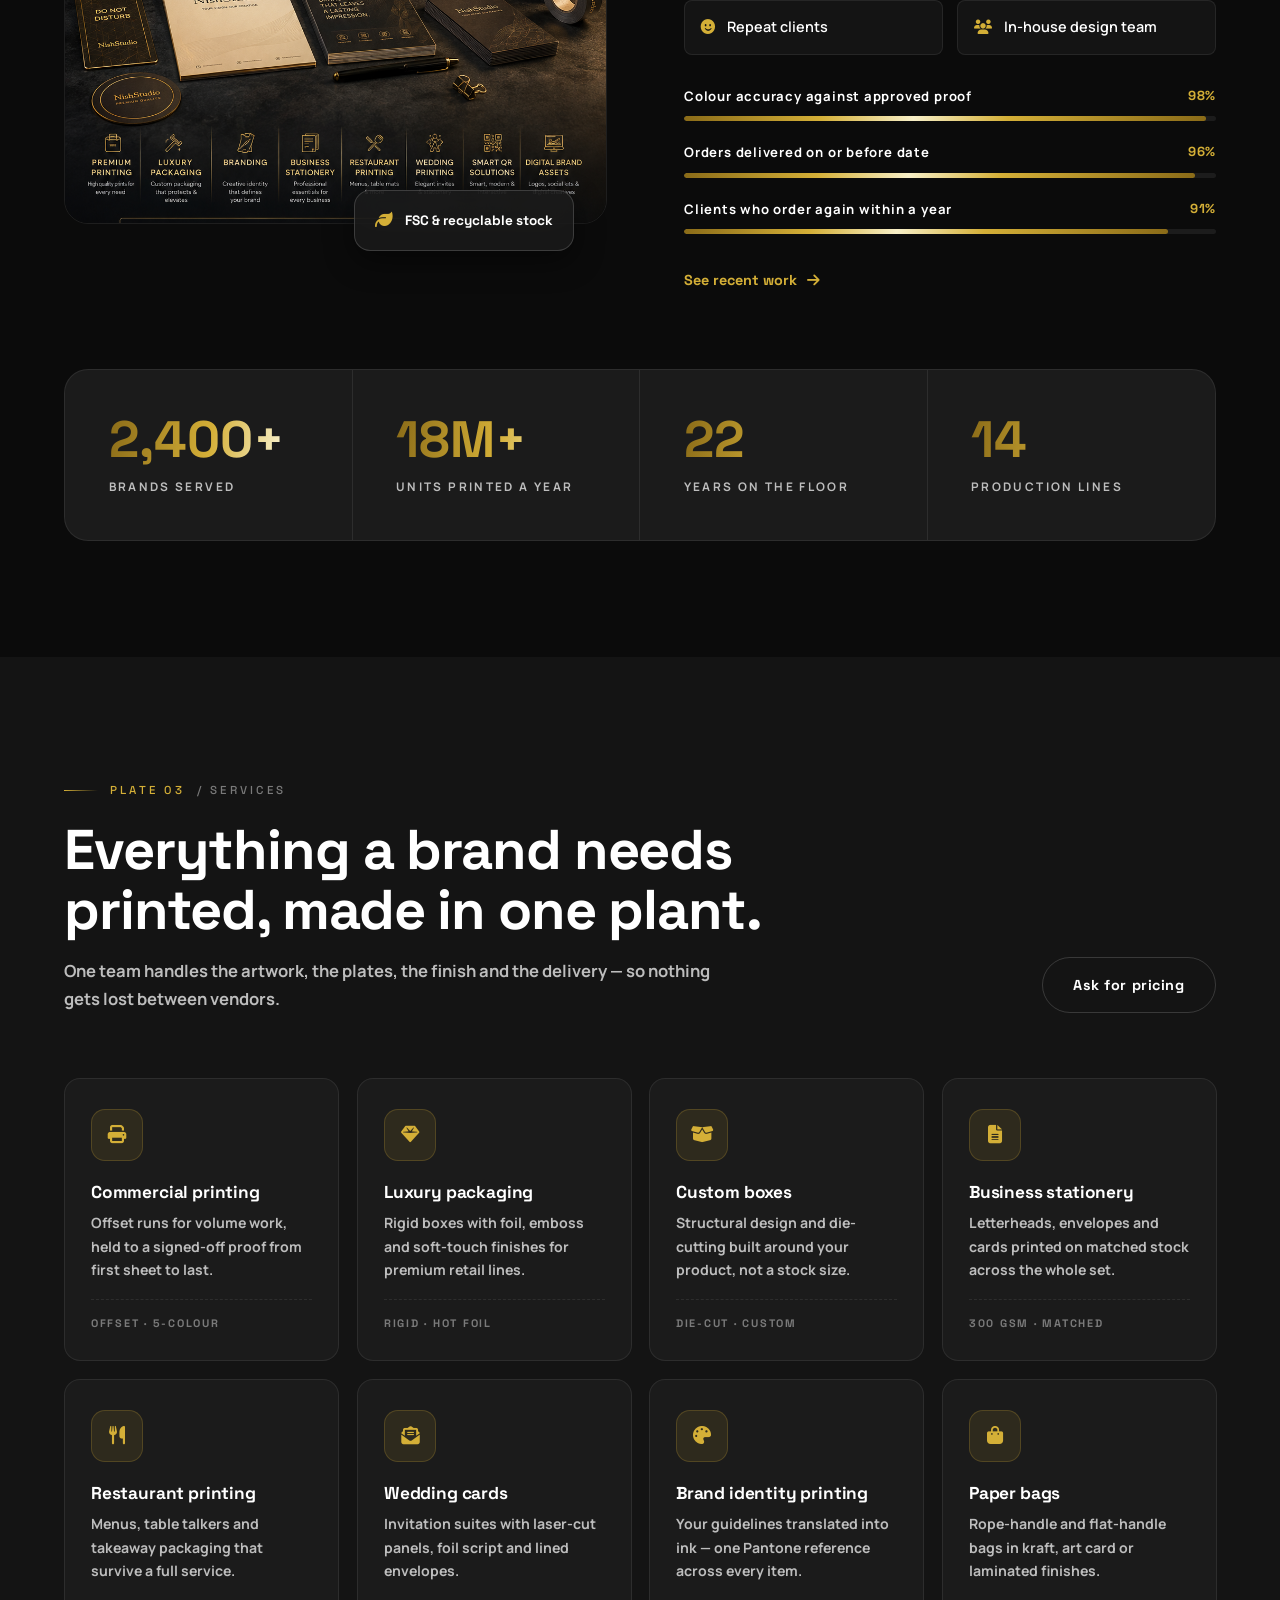
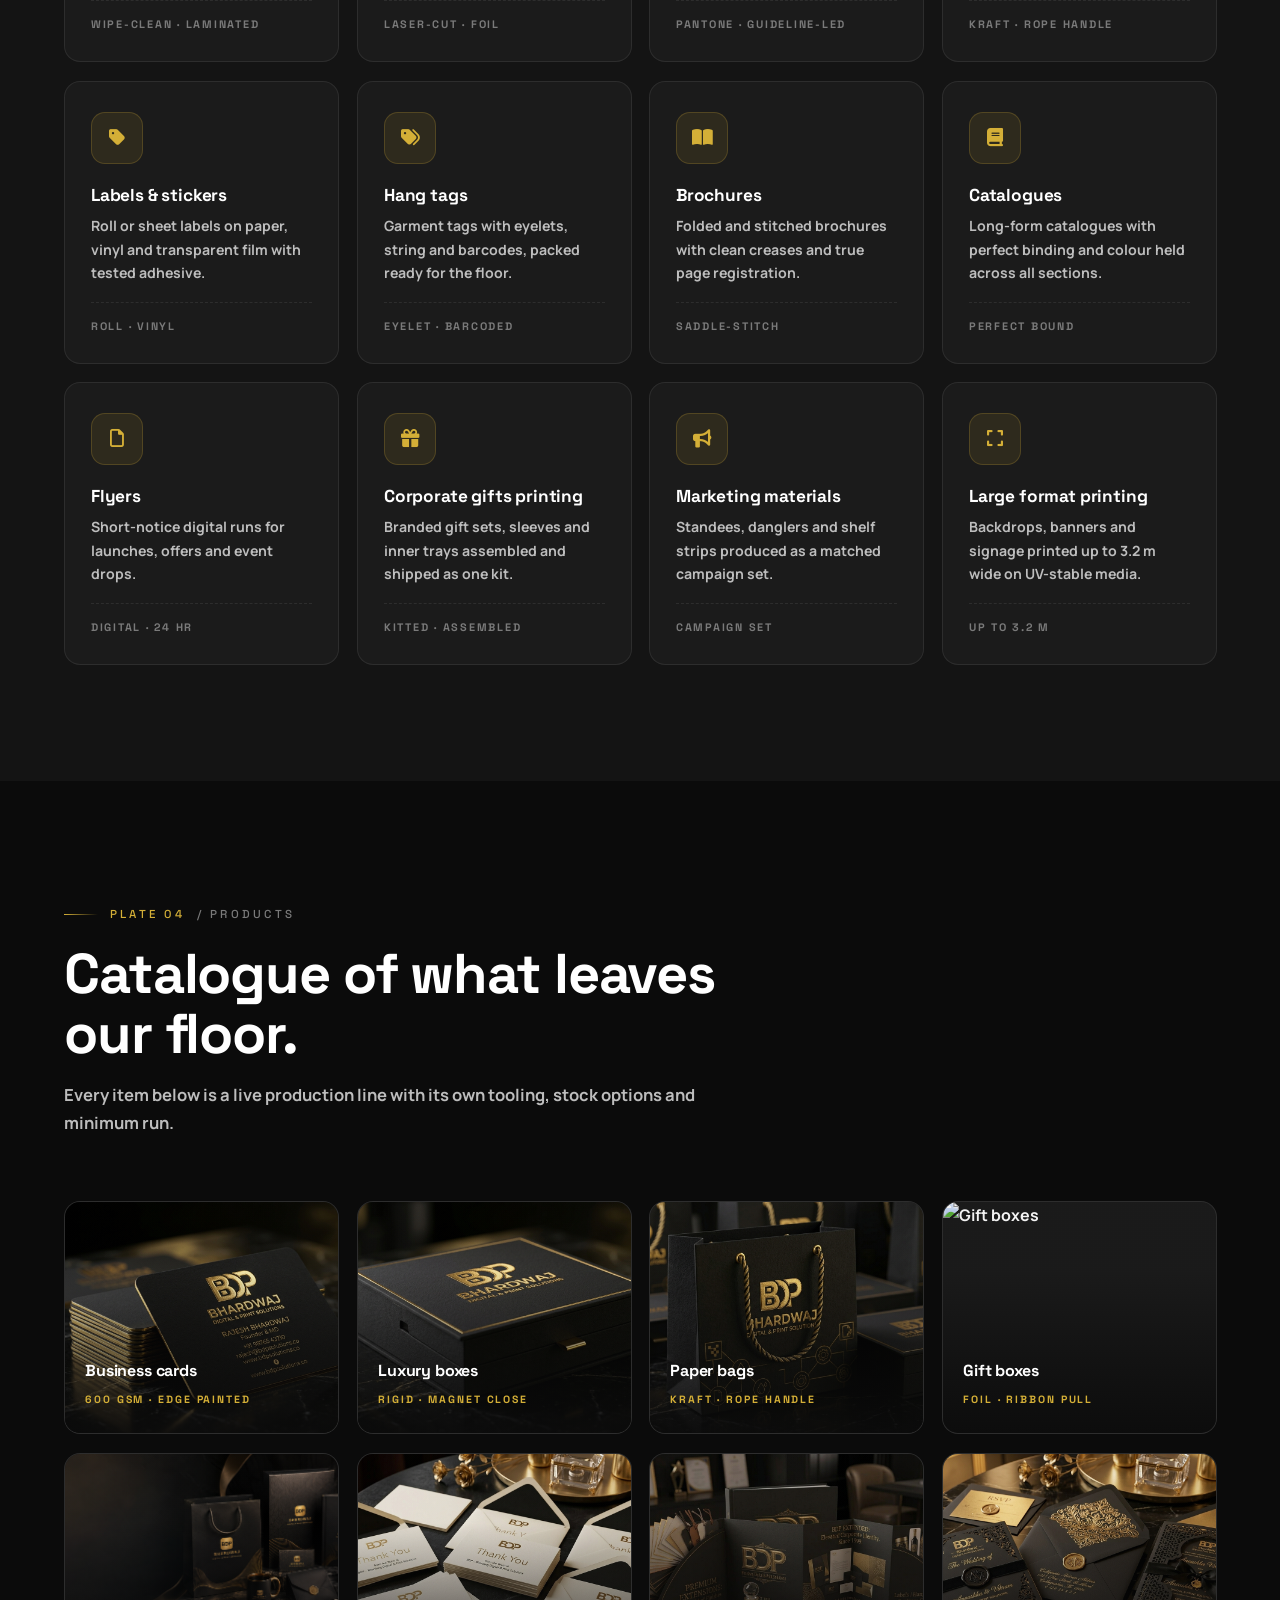
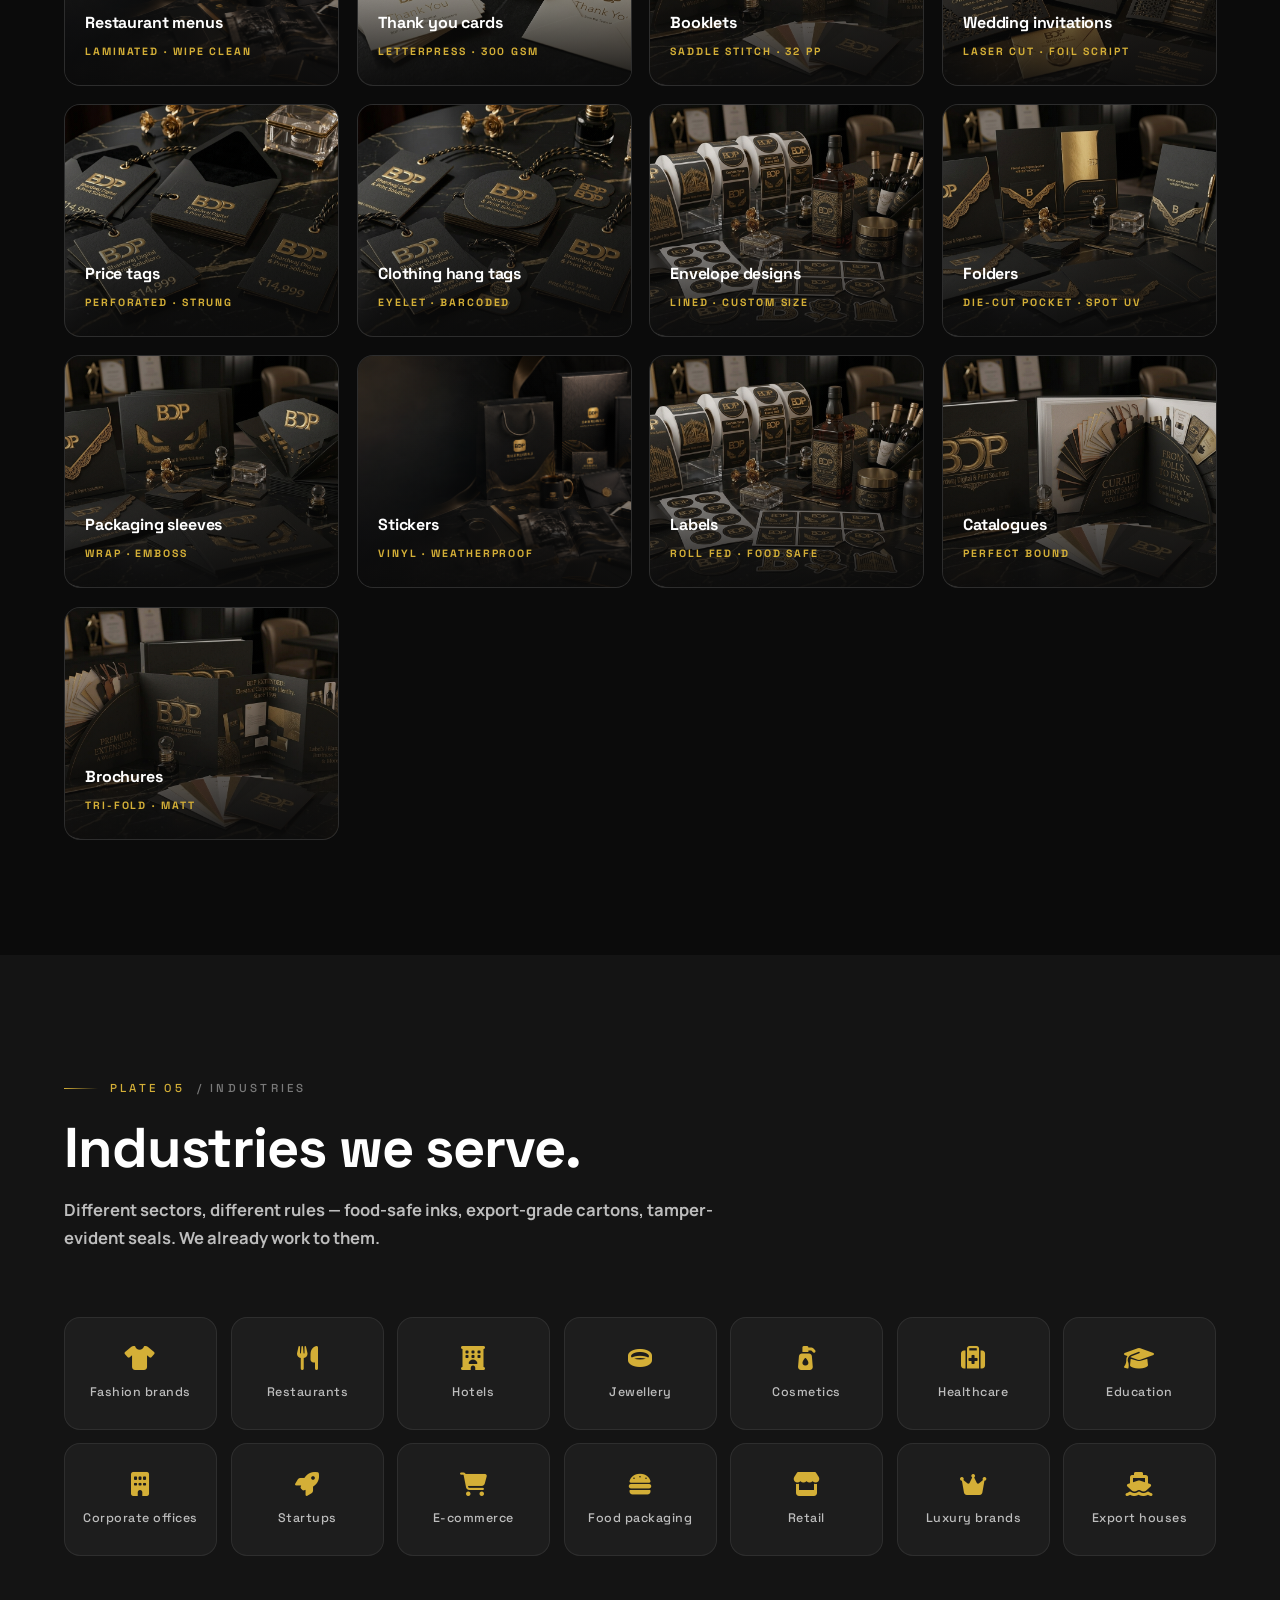
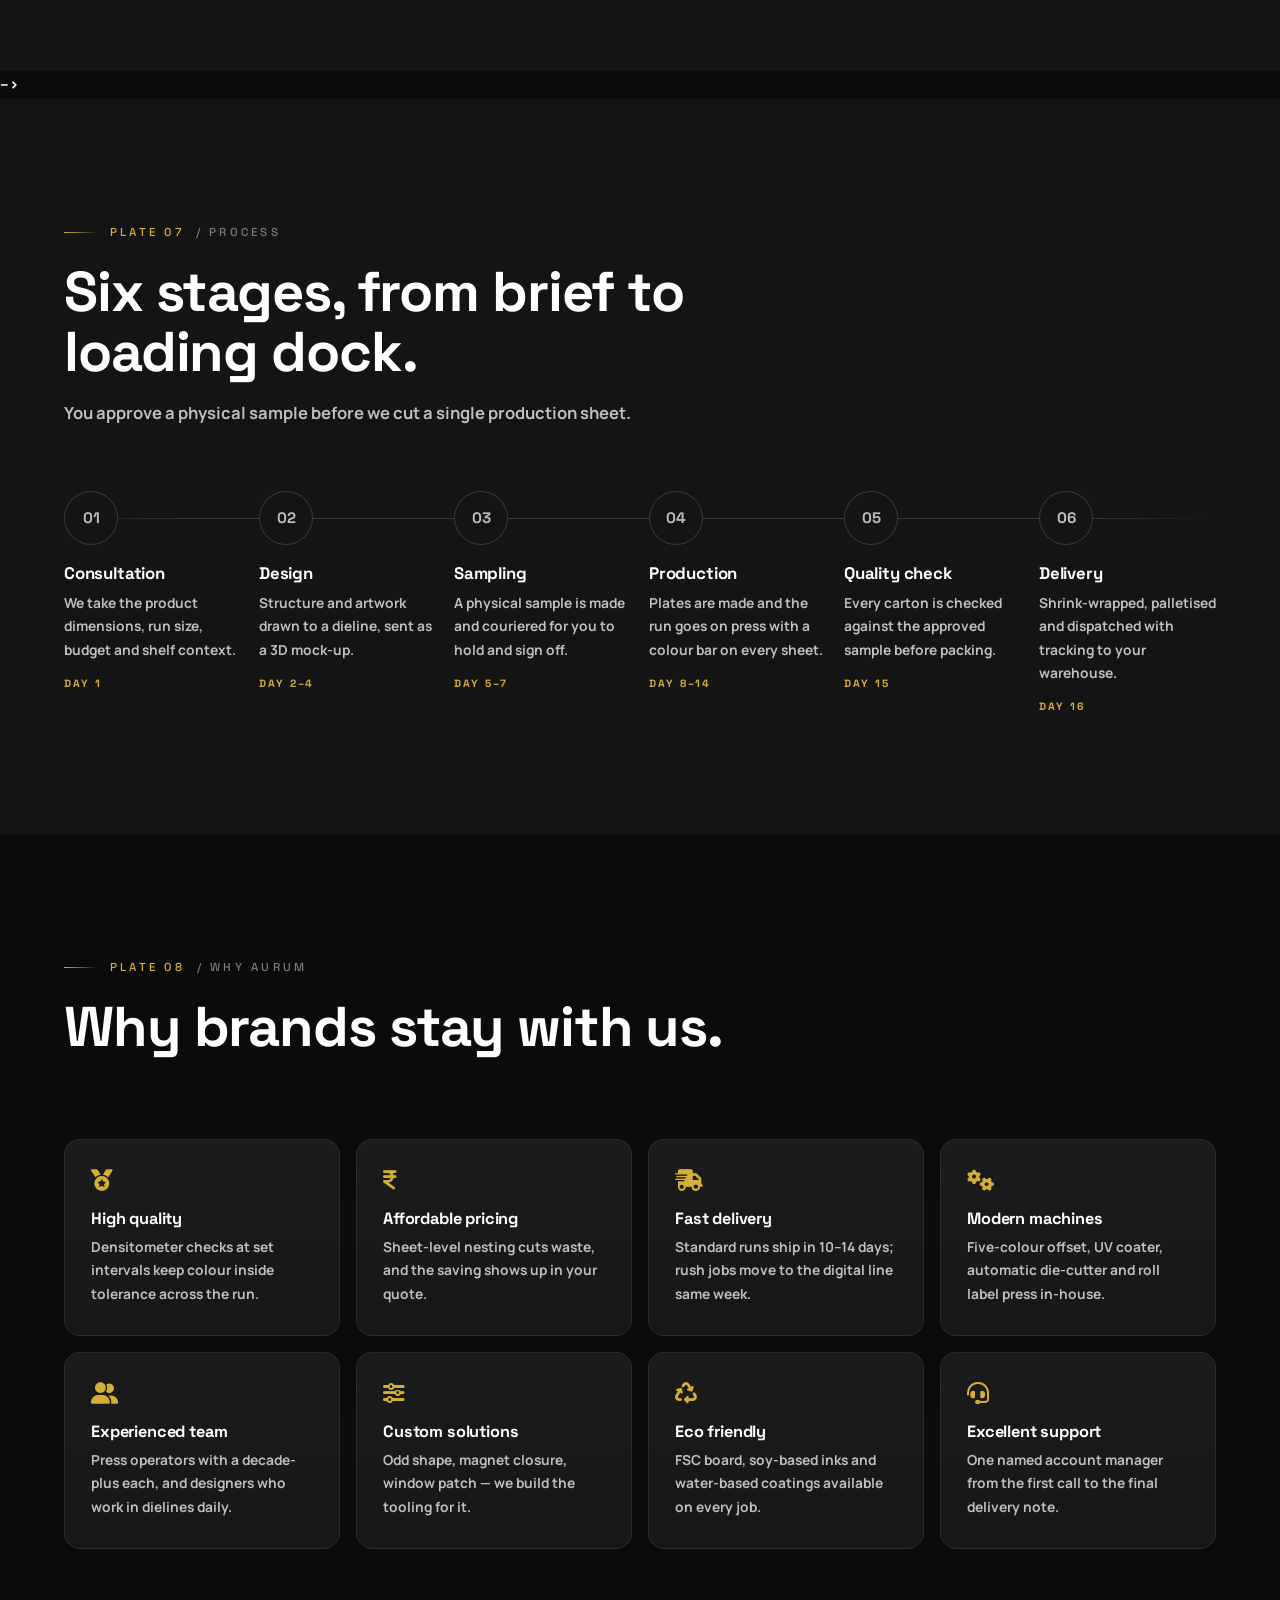
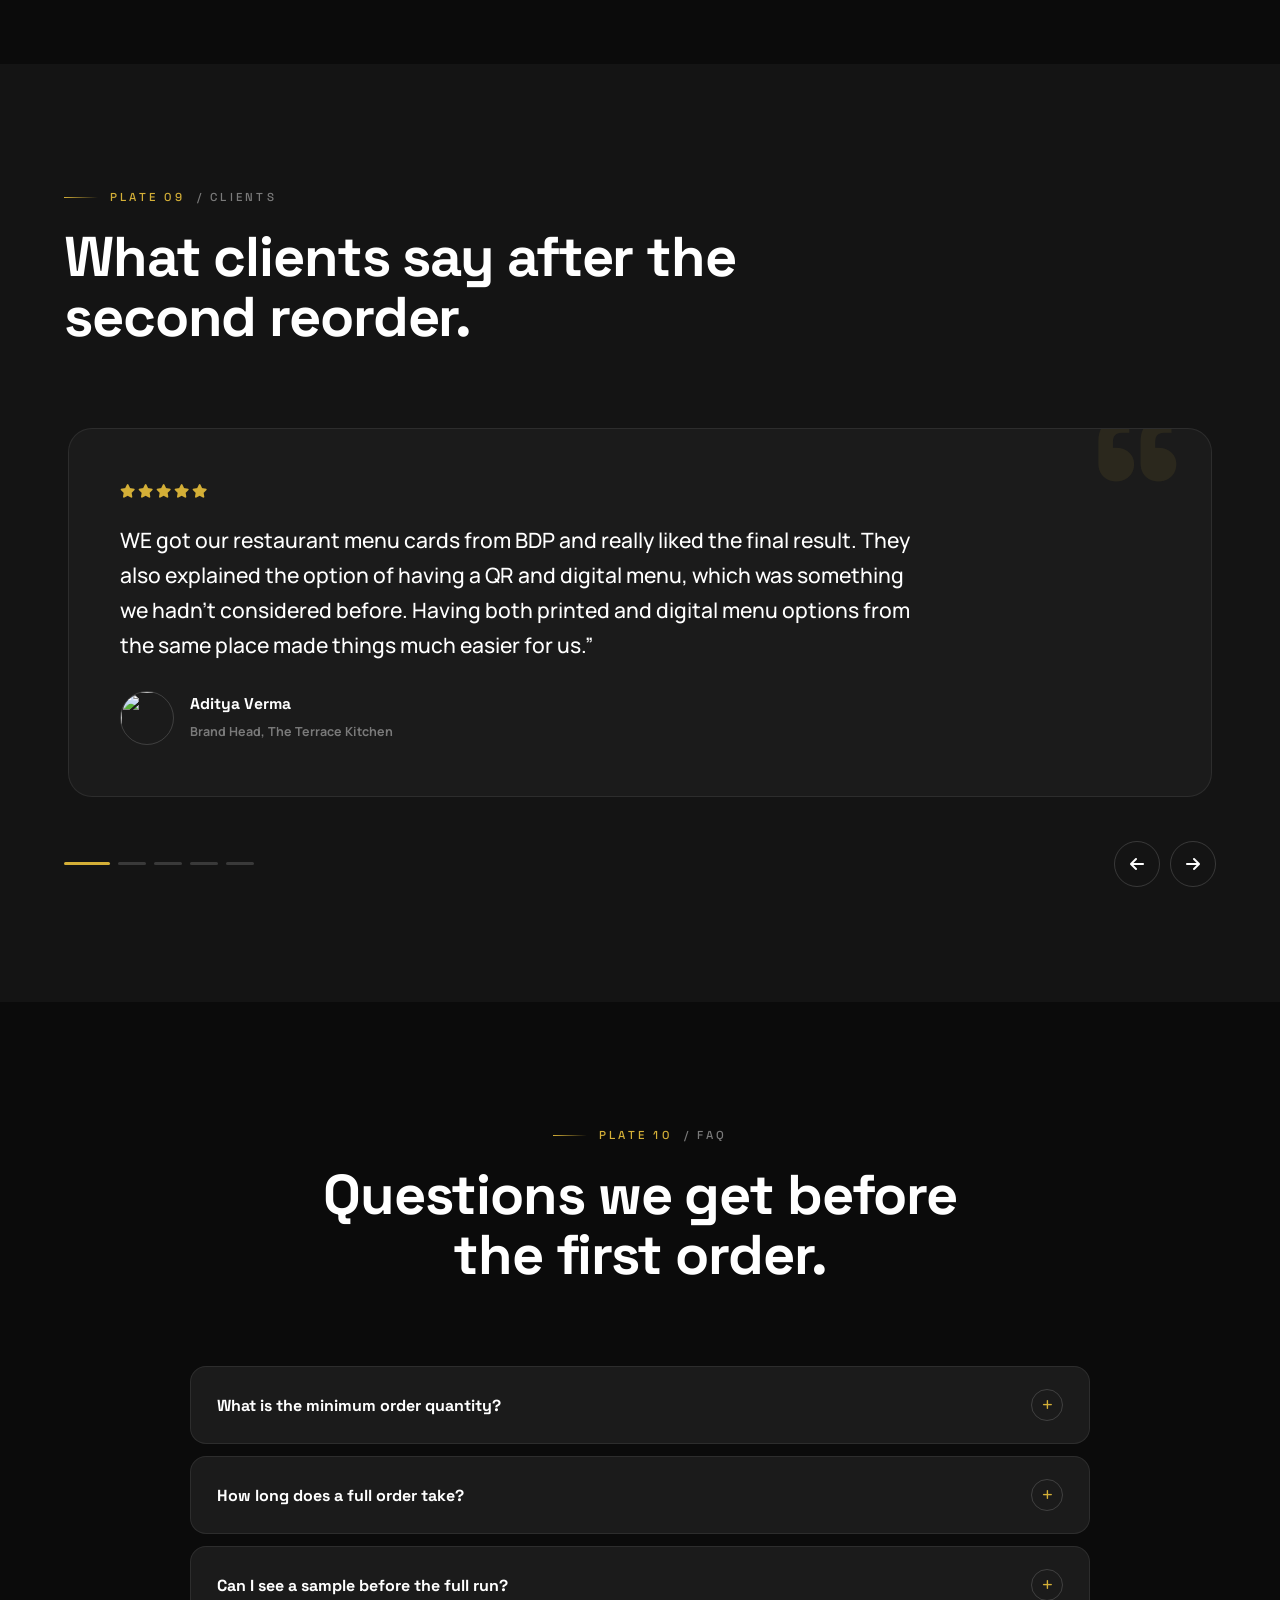
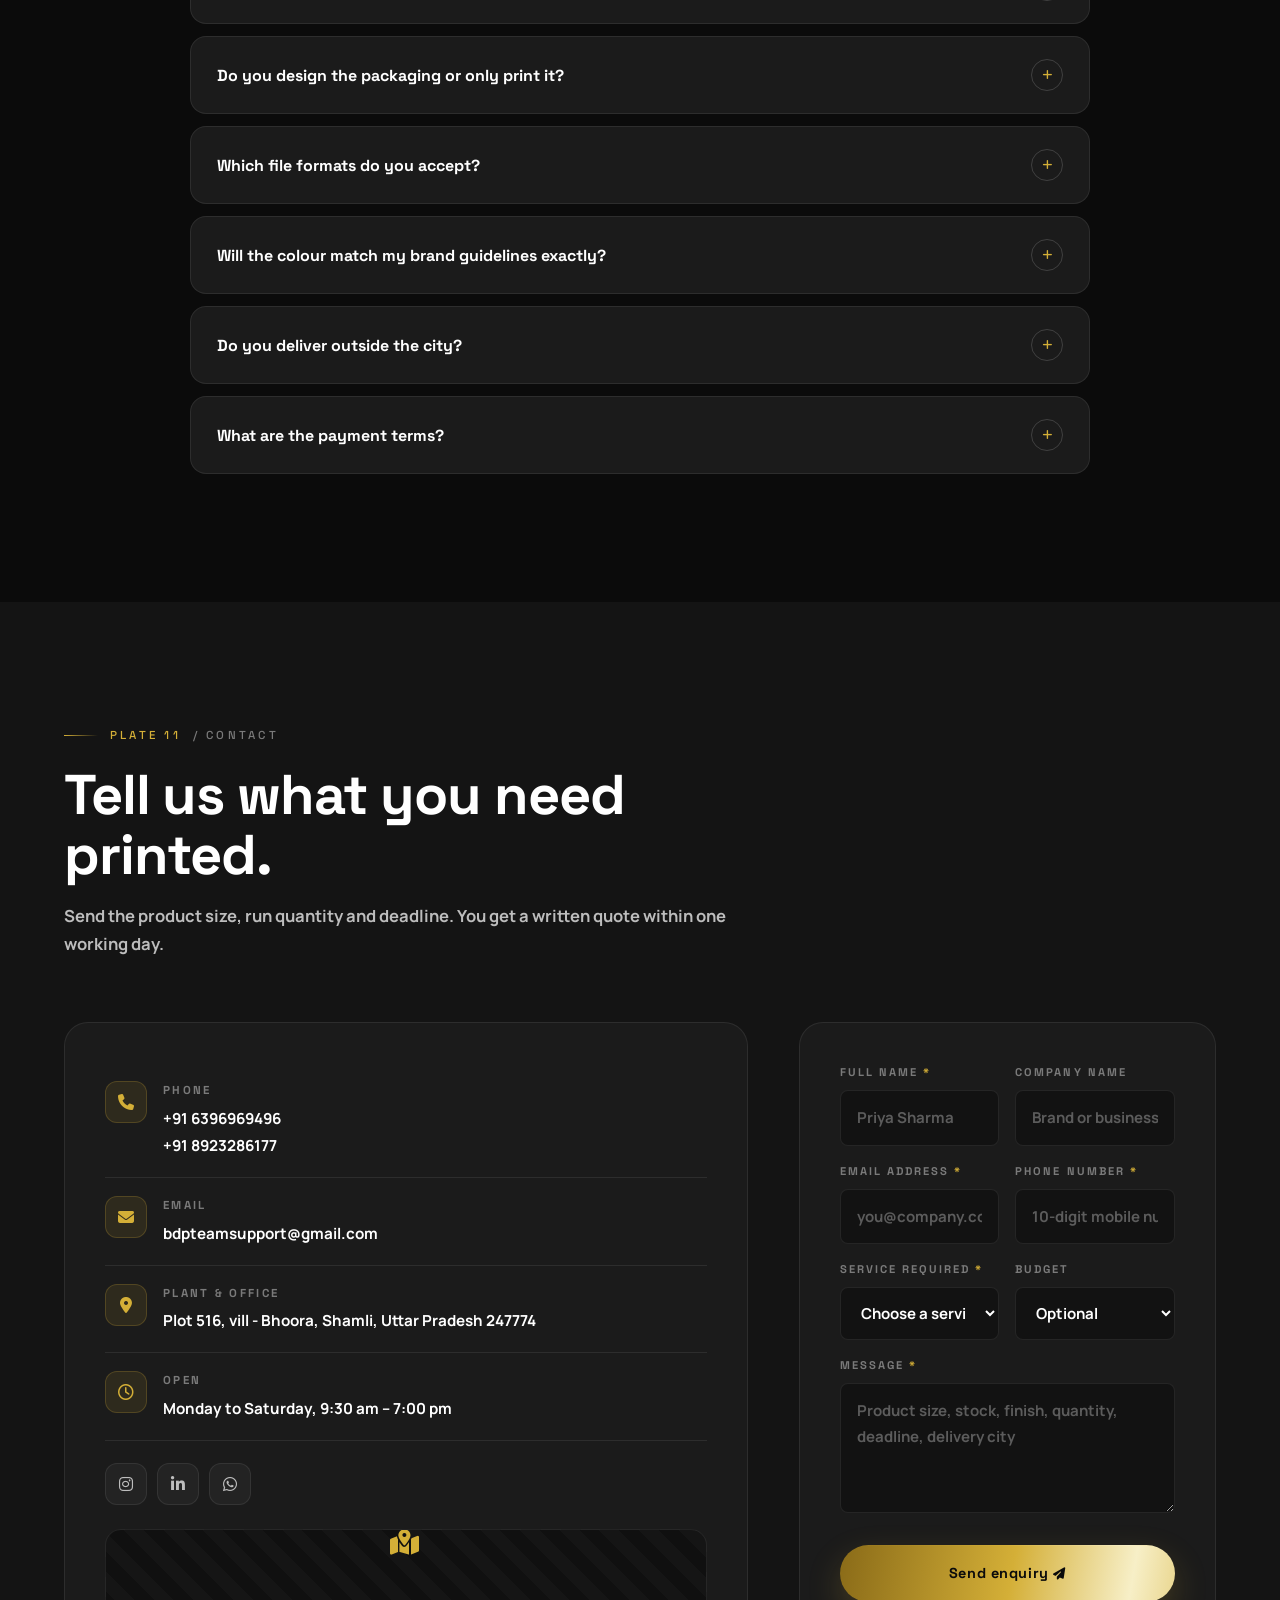
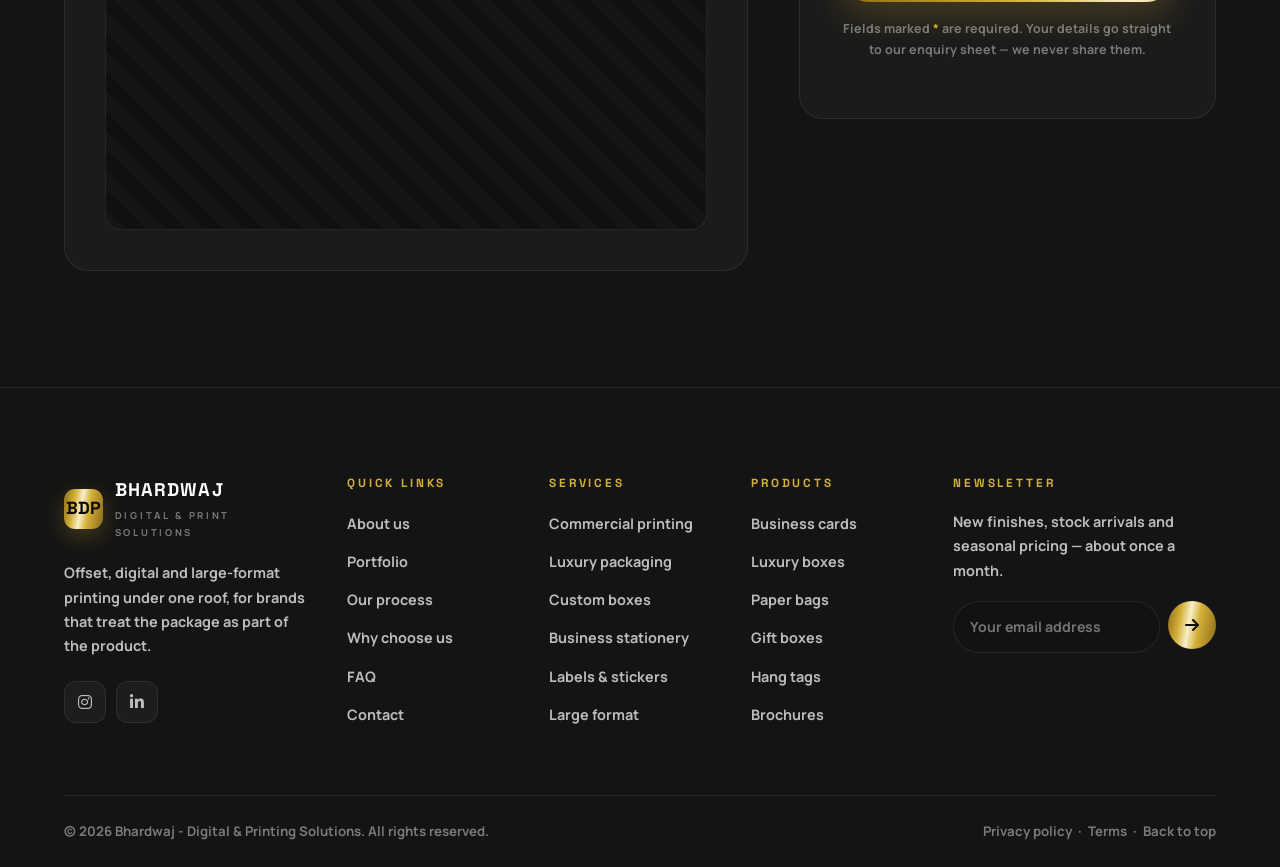
==== commit 23eabb26: "Update social media links  index.html" ====
--- a/index.html
+++ b/index.html
@@ -723,11 +723,11 @@
               </div>
 
               <div class="socials">
-                <a href="#" aria-label="Instagram"><i class="fa-brands fa-instagram"></i></a>
-                <a href="#" aria-label="LinkedIn"><i class="fa-brands fa-linkedin-in"></i></a>
-                <a href="#" aria-label="Facebook"><i class="fa-brands fa-facebook-f"></i></a>
-                <a href="#" aria-label="Behance"><i class="fa-brands fa-behance"></i></a>
-                <a href="#" aria-label="WhatsApp"><i class="fa-brands fa-whatsapp"></i></a>
+                <a href="https://www.instagram.com/bdpsolutions?igsh=MWZ4YzloYmNyNXdk" aria-label="Instagram"><i class="fa-brands fa-instagram"></i></a>
+                <a href="https://www.linkedin.com/in/bhardwaj-digital-and-print-solutions-032845429/" aria-label="LinkedIn"><i class="fa-brands fa-linkedin-in"></i></a>
+                <!-- <a href="#" aria-label="Facebook"><i class="fa-brands fa-facebook-f"></i></a>
+                <a href="#" aria-label="Behance"><i class="fa-brands fa-behance"></i></a> -->
+                <a href="" aria-label="WhatsApp"><i class="fa-brands fa-whatsapp"></i></a>
               </div>
 
               <!-- Replace this block with your Google Maps iframe embed code -->
@@ -889,10 +889,10 @@
           </a>
           <p>Offset, digital and large-format printing under one roof, for brands that treat the package as part of the product.</p>
           <div class="socials">
-            <a href="#" aria-label="Instagram"><i class="fa-brands fa-instagram"></i></a>
-            <a href="#" aria-label="LinkedIn"><i class="fa-brands fa-linkedin-in"></i></a>
-            <a href="#" aria-label="Facebook"><i class="fa-brands fa-facebook-f"></i></a>
-            <a href="#" aria-label="Behance"><i class="fa-brands fa-behance"></i></a>
+            <a href="https://www.instagram.com/bdpsolutions?igsh=MWZ4YzloYmNyNXdk" aria-label="Instagram"><i class="fa-brands fa-instagram"></i></a>
+            <a href="https://www.linkedin.com/in/bhardwaj-digital-and-print-solutions-032845429/" aria-label="LinkedIn"><i class="fa-brands fa-linkedin-in"></i></a>
+            <!-- <a href="#" aria-label="Facebook"><i class="fa-brands fa-facebook-f"></i></a> -->
+            <!-- <a href="#" aria-label="Behance"><i class="fa-brands fa-behance"></i></a> -->
           </div>
         </div>
 
